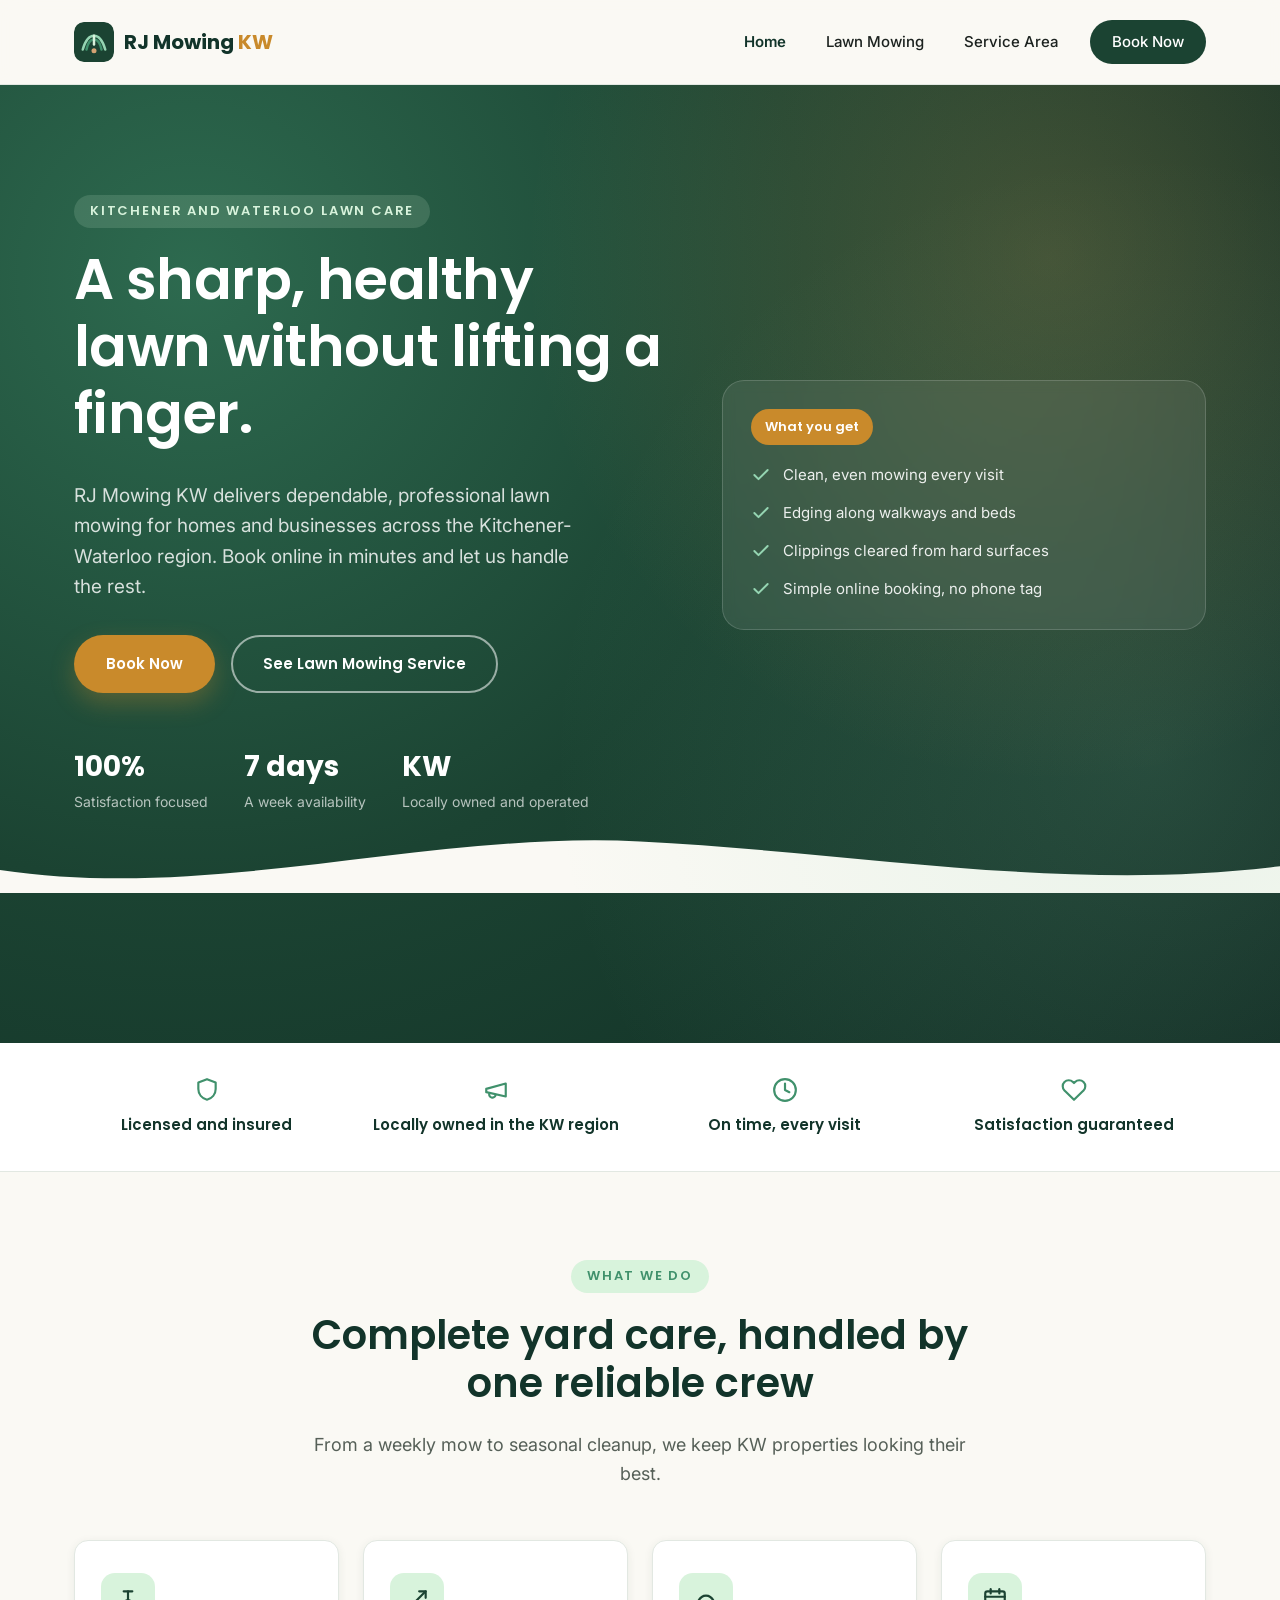
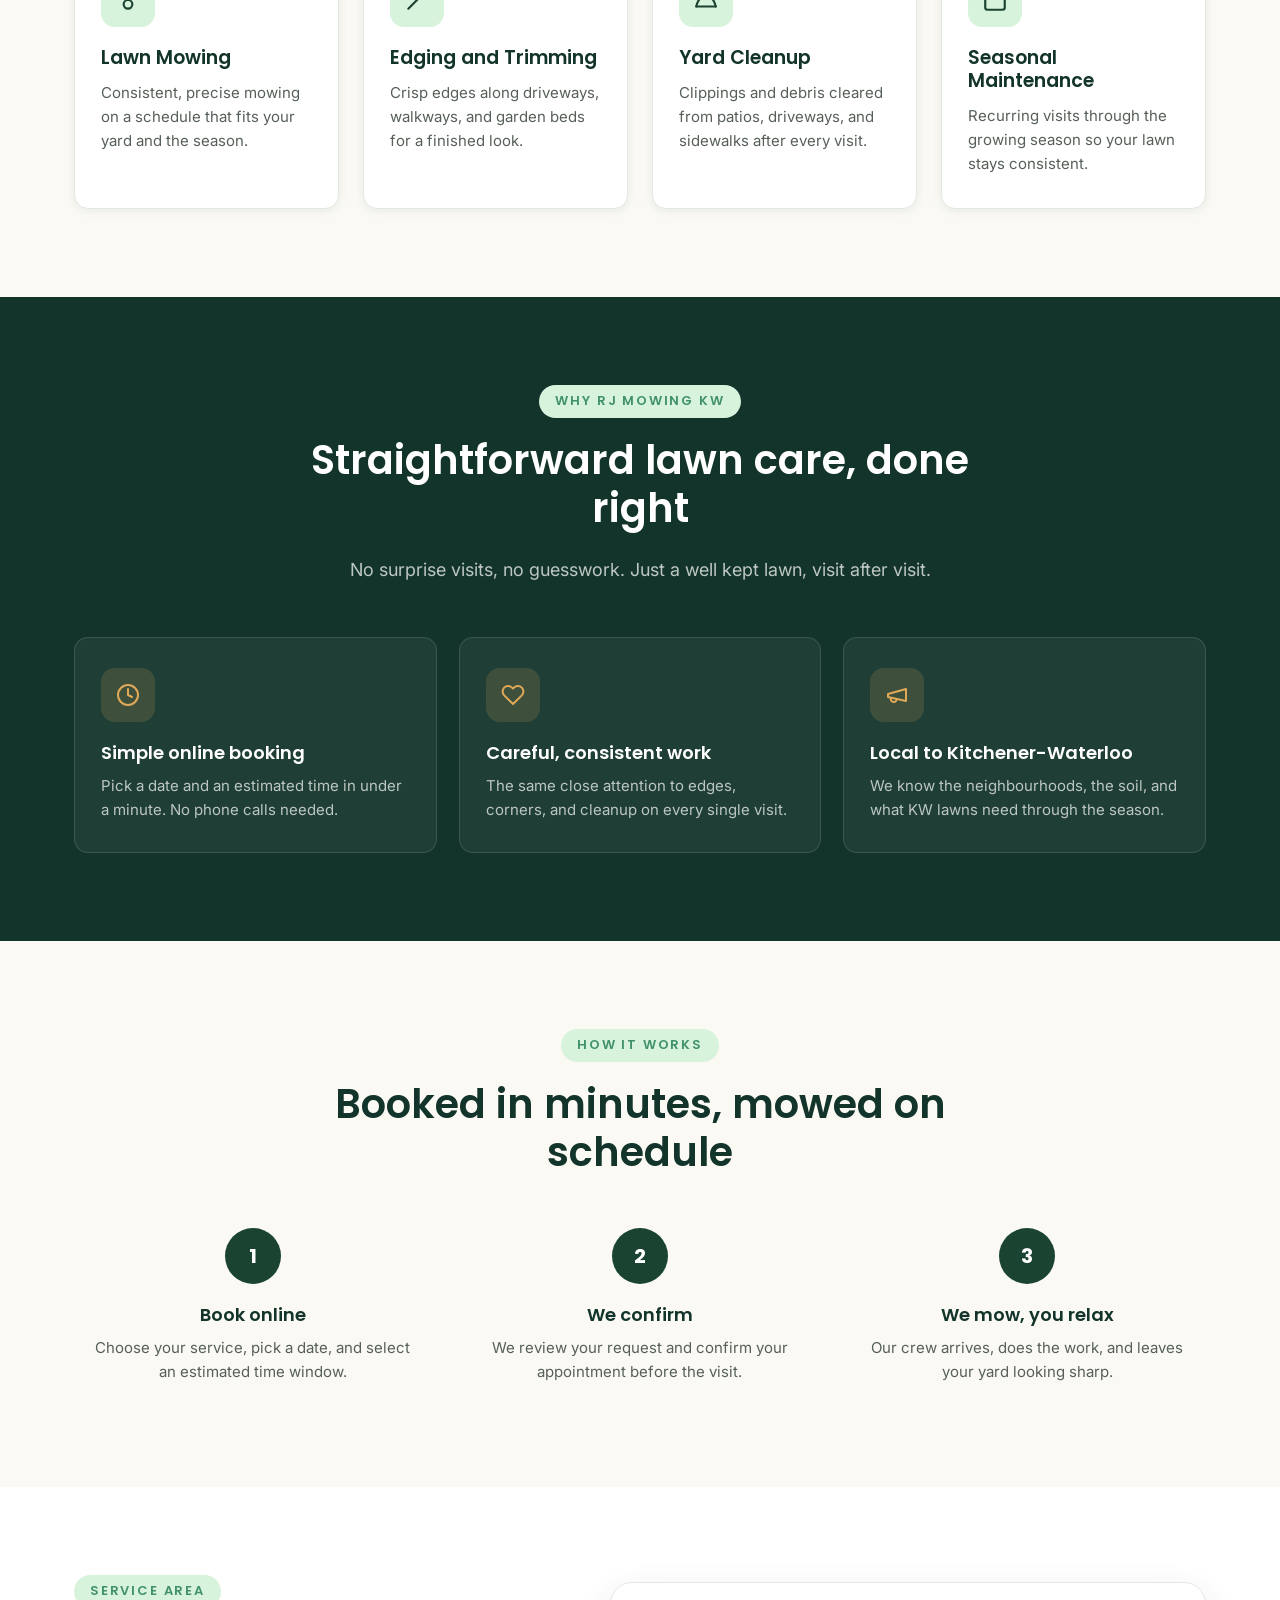
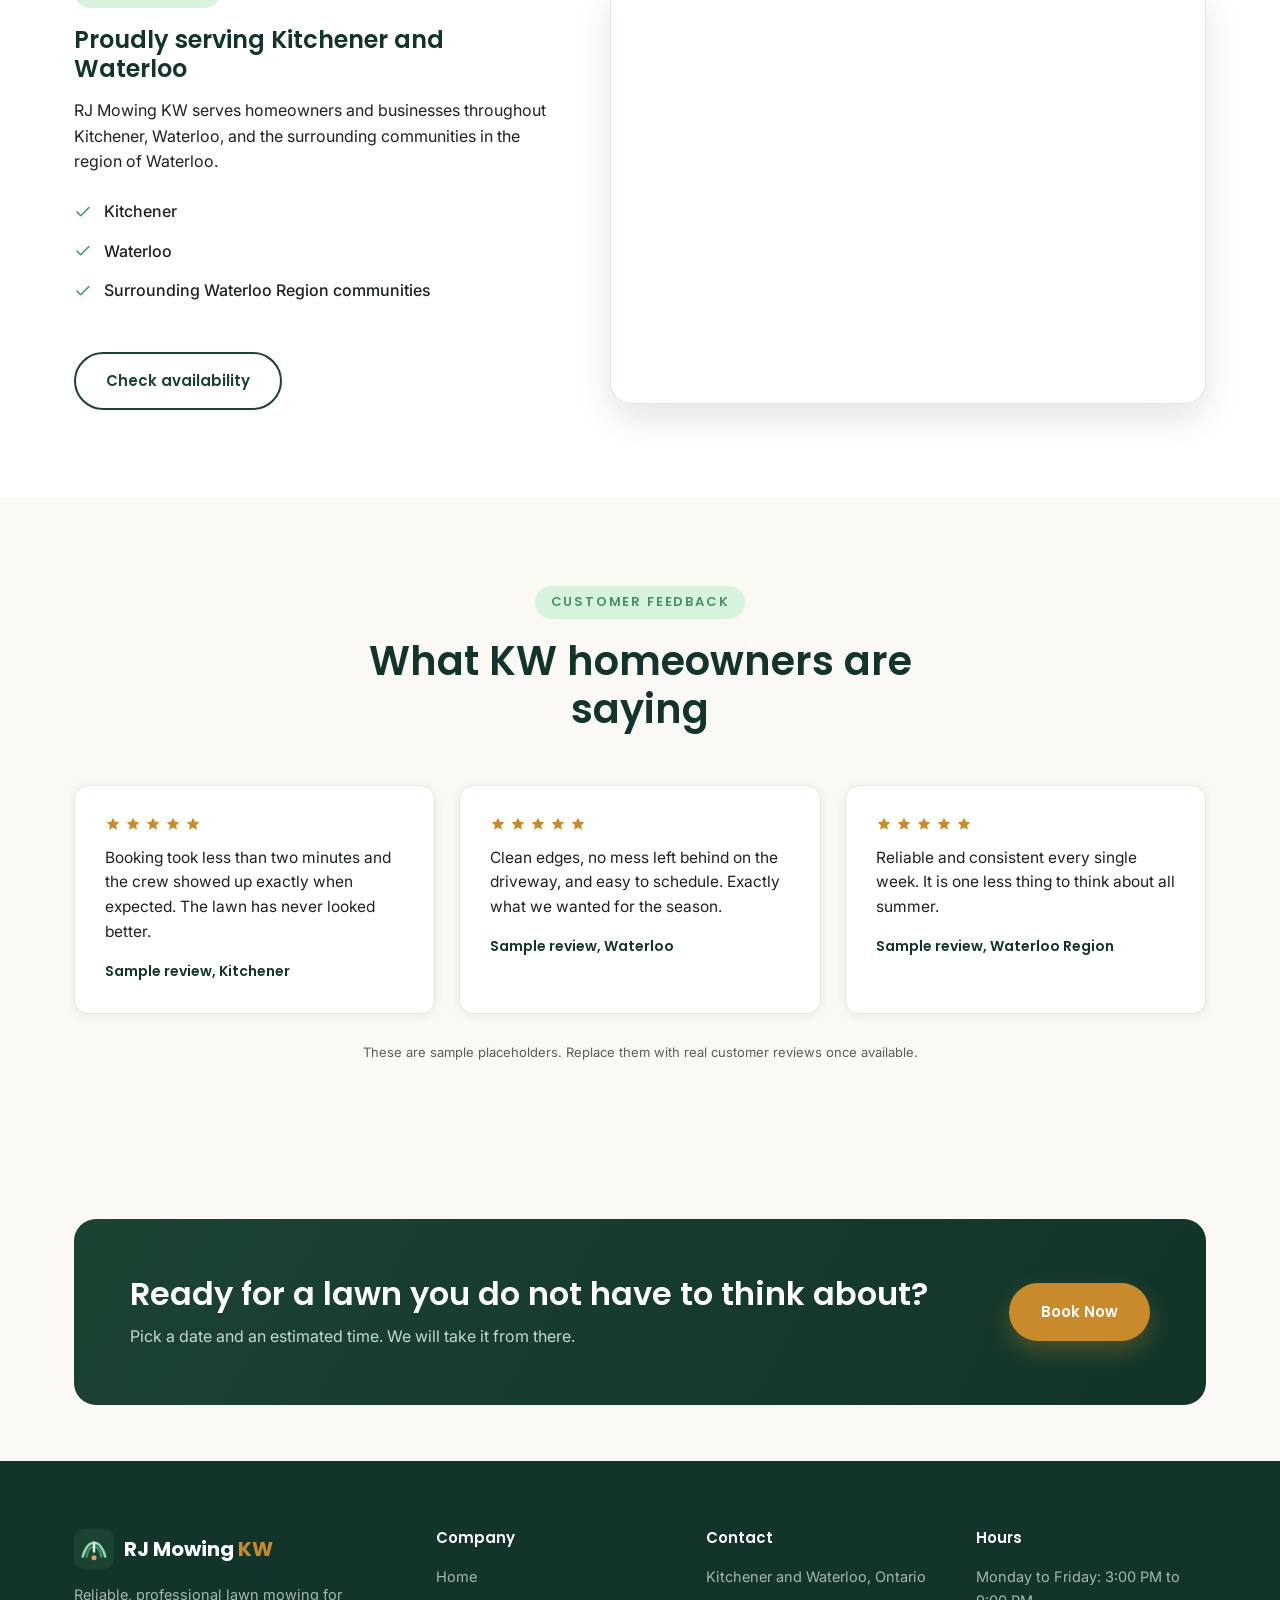
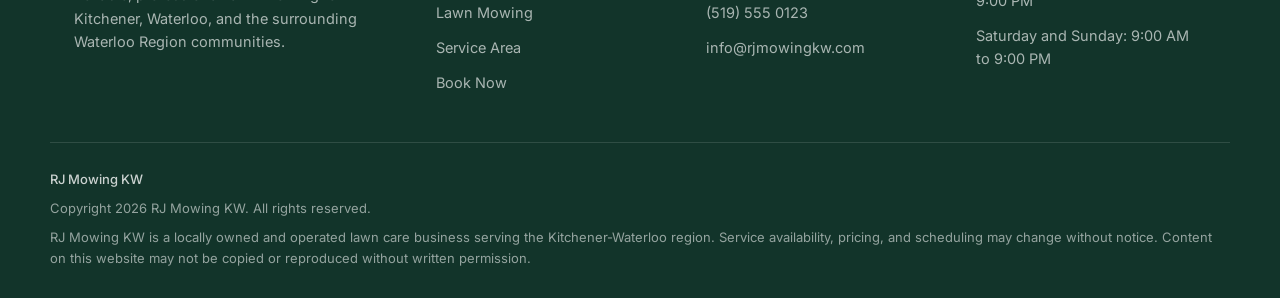
==== index.html @ a0b90bff "Build RJ Mowing KW website Add landing page, dedicated lawn mowing service page, and a booking page " ====
<!DOCTYPE html>
<html lang="en">
<head>
<meta charset="UTF-8">
<meta name="viewport" content="width=device-width, initial-scale=1.0">
<title>RJ Mowing KW | Lawn Mowing in Kitchener and Waterloo</title>
<meta name="description" content="RJ Mowing KW provides reliable, professional lawn mowing and yard care across Kitchener, Waterloo, and the surrounding region. Book online in minutes.">
<link rel="icon" type="image/svg+xml" href="assets/favicon.svg">
<link rel="preconnect" href="https://fonts.googleapis.com">
<link rel="preconnect" href="https://fonts.gstatic.com" crossorigin>
<link href="https://fonts.googleapis.com/css2?family=Inter:wght@400;500;600&family=Poppins:wght@500;600;700&display=swap" rel="stylesheet">
<link rel="stylesheet" href="css/style.css">
</head>
<body>

<header class="site-header">
  <div class="container header-inner">
    <a href="index.html" class="brand">
      <img src="assets/favicon.svg" alt="" class="brand-icon">
      <span>RJ Mowing <span class="brand-accent">KW</span></span>
    </a>
    <nav class="main-nav" id="mainNav">
      <a href="index.html" class="active">Home</a>
      <a href="lawn-mowing.html">Lawn Mowing</a>
      <a href="index.html#service-area">Service Area</a>
      <a href="book-now.html" class="nav-cta">Book Now</a>
    </nav>
    <button class="nav-toggle" id="navToggle" aria-label="Toggle navigation" aria-expanded="false">
      <span></span><span></span><span></span>
    </button>
  </div>
</header>

<section class="hero">
  <div class="container hero-inner">
    <div class="hero-content">
      <span class="eyebrow">Kitchener and Waterloo Lawn Care</span>
      <h1>A sharp, healthy lawn without lifting a finger.</h1>
      <p class="hero-sub">RJ Mowing KW delivers dependable, professional lawn mowing for homes and businesses across the Kitchener-Waterloo region. Book online in minutes and let us handle the rest.</p>
      <div class="hero-actions">
        <a href="book-now.html" class="btn btn-primary">Book Now</a>
        <a href="lawn-mowing.html" class="btn btn-outline">See Lawn Mowing Service</a>
      </div>
      <div class="hero-stats">
        <div class="hero-stat">
          <strong>100%</strong>
          <span>Satisfaction focused</span>
        </div>
        <div class="hero-stat">
          <strong>7 days</strong>
          <span>A week availability</span>
        </div>
        <div class="hero-stat">
          <strong>KW</strong>
          <span>Locally owned and operated</span>
        </div>
      </div>
    </div>
    <div class="hero-art">
      <div class="hero-card">
        <span class="hero-card-badge">What you get</span>
        <ul>
          <li>
            <svg width="20" height="20" viewBox="0 0 24 24" fill="none" stroke="#95d5b2" stroke-width="2.4" stroke-linecap="round" stroke-linejoin="round"><polyline points="20 6 9 17 4 12"></polyline></svg>
            Clean, even mowing every visit
          </li>
          <li>
            <svg width="20" height="20" viewBox="0 0 24 24" fill="none" stroke="#95d5b2" stroke-width="2.4" stroke-linecap="round" stroke-linejoin="round"><polyline points="20 6 9 17 4 12"></polyline></svg>
            Edging along walkways and beds
          </li>
          <li>
            <svg width="20" height="20" viewBox="0 0 24 24" fill="none" stroke="#95d5b2" stroke-width="2.4" stroke-linecap="round" stroke-linejoin="round"><polyline points="20 6 9 17 4 12"></polyline></svg>
            Clippings cleared from hard surfaces
          </li>
          <li>
            <svg width="20" height="20" viewBox="0 0 24 24" fill="none" stroke="#95d5b2" stroke-width="2.4" stroke-linecap="round" stroke-linejoin="round"><polyline points="20 6 9 17 4 12"></polyline></svg>
            Simple online booking, no phone tag
          </li>
        </ul>
      </div>
    </div>
  </div>
  <svg class="hero-wave" viewBox="0 0 1440 90" preserveAspectRatio="none">
    <path d="M0,64 C240,100 480,20 720,32 C960,44 1200,90 1440,60 L1440,90 L0,90 Z" fill="#faf9f4"></path>
  </svg>
</section>

<section class="trust-bar section-tight">
  <div class="container trust-grid">
    <div class="trust-item">
      <svg width="26" height="26" viewBox="0 0 24 24" fill="none" stroke="currentColor" stroke-width="2" stroke-linecap="round" stroke-linejoin="round"><path d="M12 2 4 5v6c0 5 3.4 8.7 8 10 4.6-1.3 8-5 8-10V5l-8-3z"></path></svg>
      Licensed and insured
    </div>
    <div class="trust-item">
      <svg width="26" height="26" viewBox="0 0 24 24" fill="none" stroke="currentColor" stroke-width="2" stroke-linecap="round" stroke-linejoin="round"><path d="M3 11l18-5v12L3 14v-3z"></path><path d="M11.6 16.8a3 3 0 1 1-5.8-1.6"></path></svg>
      Locally owned in the KW region
    </div>
    <div class="trust-item">
      <svg width="26" height="26" viewBox="0 0 24 24" fill="none" stroke="currentColor" stroke-width="2" stroke-linecap="round" stroke-linejoin="round"><circle cx="12" cy="12" r="10"></circle><polyline points="12 6 12 12 16 14"></polyline></svg>
      On time, every visit
    </div>
    <div class="trust-item">
      <svg width="26" height="26" viewBox="0 0 24 24" fill="none" stroke="currentColor" stroke-width="2" stroke-linecap="round" stroke-linejoin="round"><path d="M20.8 4.6a5.5 5.5 0 0 0-7.8 0L12 5.6l-1-1a5.5 5.5 0 1 0-7.8 7.8l1 1L12 21l7.8-7.6 1-1a5.5 5.5 0 0 0 0-7.8z"></path></svg>
      Satisfaction guaranteed
    </div>
  </div>
</section>

<section id="services">
  <div class="container">
    <div class="section-head reveal">
      <span class="eyebrow">What we do</span>
      <h2>Complete yard care, handled by one reliable crew</h2>
      <p>From a weekly mow to seasonal cleanup, we keep KW properties looking their best.</p>
    </div>
    <div class="services-grid">
      <div class="service-card reveal">
        <div class="service-icon">
          <svg width="26" height="26" viewBox="0 0 24 24" fill="none" stroke="currentColor" stroke-width="2" stroke-linecap="round" stroke-linejoin="round"><circle cx="12" cy="16" r="4"></circle><path d="M12 12V4"></path><path d="M8 4h8"></path></svg>
        </div>
        <h3>Lawn Mowing</h3>
        <p>Consistent, precise mowing on a schedule that fits your yard and the season.</p>
      </div>
      <div class="service-card reveal">
        <div class="service-icon">
          <svg width="26" height="26" viewBox="0 0 24 24" fill="none" stroke="currentColor" stroke-width="2" stroke-linecap="round" stroke-linejoin="round"><path d="M4 20 20 4"></path><path d="M14 4h6v6"></path></svg>
        </div>
        <h3>Edging and Trimming</h3>
        <p>Crisp edges along driveways, walkways, and garden beds for a finished look.</p>
      </div>
      <div class="service-card reveal">
        <div class="service-icon">
          <svg width="26" height="26" viewBox="0 0 24 24" fill="none" stroke="currentColor" stroke-width="2" stroke-linecap="round" stroke-linejoin="round"><path d="M3 18s2-10 9-10 9 10 9 10"></path><path d="M3 18h18"></path></svg>
        </div>
        <h3>Yard Cleanup</h3>
        <p>Clippings and debris cleared from patios, driveways, and sidewalks after every visit.</p>
      </div>
      <div class="service-card reveal">
        <div class="service-icon">
          <svg width="26" height="26" viewBox="0 0 24 24" fill="none" stroke="currentColor" stroke-width="2" stroke-linecap="round" stroke-linejoin="round"><rect x="3" y="4" width="18" height="17" rx="2"></rect><path d="M3 9h18"></path><path d="M8 2v4"></path><path d="M16 2v4"></path></svg>
        </div>
        <h3>Seasonal Maintenance</h3>
        <p>Recurring visits through the growing season so your lawn stays consistent.</p>
      </div>
    </div>
  </div>
</section>

<section class="why-section">
  <div class="container">
    <div class="section-head reveal">
      <span class="eyebrow">Why RJ Mowing KW</span>
      <h2>Straightforward lawn care, done right</h2>
      <p>No surprise visits, no guesswork. Just a well kept lawn, visit after visit.</p>
    </div>
    <div class="why-grid">
      <div class="why-card reveal">
        <div class="service-icon">
          <svg width="24" height="24" viewBox="0 0 24 24" fill="none" stroke="currentColor" stroke-width="2" stroke-linecap="round" stroke-linejoin="round"><circle cx="12" cy="12" r="10"></circle><polyline points="12 6 12 12 16 14"></polyline></svg>
        </div>
        <h3>Simple online booking</h3>
        <p>Pick a date and an estimated time in under a minute. No phone calls needed.</p>
      </div>
      <div class="why-card reveal">
        <div class="service-icon">
          <svg width="24" height="24" viewBox="0 0 24 24" fill="none" stroke="currentColor" stroke-width="2" stroke-linecap="round" stroke-linejoin="round"><path d="M20.8 4.6a5.5 5.5 0 0 0-7.8 0L12 5.6l-1-1a5.5 5.5 0 1 0-7.8 7.8l1 1L12 21l7.8-7.6 1-1a5.5 5.5 0 0 0 0-7.8z"></path></svg>
        </div>
        <h3>Careful, consistent work</h3>
        <p>The same close attention to edges, corners, and cleanup on every single visit.</p>
      </div>
      <div class="why-card reveal">
        <div class="service-icon">
          <svg width="24" height="24" viewBox="0 0 24 24" fill="none" stroke="currentColor" stroke-width="2" stroke-linecap="round" stroke-linejoin="round"><path d="M3 11l18-5v12L3 14v-3z"></path><path d="M11.6 16.8a3 3 0 1 1-5.8-1.6"></path></svg>
        </div>
        <h3>Local to Kitchener-Waterloo</h3>
        <p>We know the neighbourhoods, the soil, and what KW lawns need through the season.</p>
      </div>
    </div>
  </div>
</section>

<section>
  <div class="container">
    <div class="section-head reveal">
      <span class="eyebrow">How it works</span>
      <h2>Booked in minutes, mowed on schedule</h2>
    </div>
    <div class="steps-grid">
      <div class="step reveal">
        <div class="step-number">1</div>
        <h3>Book online</h3>
        <p>Choose your service, pick a date, and select an estimated time window.</p>
      </div>
      <div class="step reveal">
        <div class="step-number">2</div>
        <h3>We confirm</h3>
        <p>We review your request and confirm your appointment before the visit.</p>
      </div>
      <div class="step reveal">
        <div class="step-number">3</div>
        <h3>We mow, you relax</h3>
        <p>Our crew arrives, does the work, and leaves your yard looking sharp.</p>
      </div>
    </div>
  </div>
</section>

<section id="service-area" class="area-section">
  <div class="container area-inner">
    <div class="reveal">
      <span class="eyebrow">Service Area</span>
      <h2>Proudly serving Kitchener and Waterloo</h2>
      <p>RJ Mowing KW serves homeowners and businesses throughout Kitchener, Waterloo, and the surrounding communities in the region of Waterloo.</p>
      <ul class="area-list">
        <li>
          <svg width="18" height="18" viewBox="0 0 24 24" fill="none" stroke="currentColor" stroke-width="2" stroke-linecap="round" stroke-linejoin="round"><polyline points="20 6 9 17 4 12"></polyline></svg>
          Kitchener
        </li>
        <li>
          <svg width="18" height="18" viewBox="0 0 24 24" fill="none" stroke="currentColor" stroke-width="2" stroke-linecap="round" stroke-linejoin="round"><polyline points="20 6 9 17 4 12"></polyline></svg>
          Waterloo
        </li>
        <li>
          <svg width="18" height="18" viewBox="0 0 24 24" fill="none" stroke="currentColor" stroke-width="2" stroke-linecap="round" stroke-linejoin="round"><polyline points="20 6 9 17 4 12"></polyline></svg>
          Surrounding Waterloo Region communities
        </li>
      </ul>
      <a href="book-now.html" class="btn btn-dark-outline mt-lg">Check availability</a>
    </div>
    <div class="map-frame reveal">
      <iframe
        src="https://maps.google.com/maps?q=Kitchener-Waterloo%2C%20Ontario&t=&z=11&ie=UTF8&iwloc=&output=embed"
        title="RJ Mowing KW service area covering Kitchener and Waterloo"
        loading="lazy"
        referrerpolicy="no-referrer-when-downgrade">
      </iframe>
    </div>
  </div>
</section>

<section>
  <div class="container">
    <div class="section-head reveal">
      <span class="eyebrow">Customer Feedback</span>
      <h2>What KW homeowners are saying</h2>
    </div>
    <div class="testimonial-grid">
      <div class="testimonial-card reveal">
        <div class="stars">
          <svg width="16" height="16" viewBox="0 0 24 24" fill="currentColor"><path d="M12 2.5l2.9 6.1 6.6.8-4.9 4.6 1.3 6.6-5.9-3.3-5.9 3.3 1.3-6.6-4.9-4.6 6.6-.8z"></path></svg>
          <svg width="16" height="16" viewBox="0 0 24 24" fill="currentColor"><path d="M12 2.5l2.9 6.1 6.6.8-4.9 4.6 1.3 6.6-5.9-3.3-5.9 3.3 1.3-6.6-4.9-4.6 6.6-.8z"></path></svg>
          <svg width="16" height="16" viewBox="0 0 24 24" fill="currentColor"><path d="M12 2.5l2.9 6.1 6.6.8-4.9 4.6 1.3 6.6-5.9-3.3-5.9 3.3 1.3-6.6-4.9-4.6 6.6-.8z"></path></svg>
          <svg width="16" height="16" viewBox="0 0 24 24" fill="currentColor"><path d="M12 2.5l2.9 6.1 6.6.8-4.9 4.6 1.3 6.6-5.9-3.3-5.9 3.3 1.3-6.6-4.9-4.6 6.6-.8z"></path></svg>
          <svg width="16" height="16" viewBox="0 0 24 24" fill="currentColor"><path d="M12 2.5l2.9 6.1 6.6.8-4.9 4.6 1.3 6.6-5.9-3.3-5.9 3.3 1.3-6.6-4.9-4.6 6.6-.8z"></path></svg>
        </div>
        <p>Booking took less than two minutes and the crew showed up exactly when expected. The lawn has never looked better.</p>
        <div class="testimonial-name">Sample review, Kitchener</div>
      </div>
      <div class="testimonial-card reveal">
        <div class="stars">
          <svg width="16" height="16" viewBox="0 0 24 24" fill="currentColor"><path d="M12 2.5l2.9 6.1 6.6.8-4.9 4.6 1.3 6.6-5.9-3.3-5.9 3.3 1.3-6.6-4.9-4.6 6.6-.8z"></path></svg>
          <svg width="16" height="16" viewBox="0 0 24 24" fill="currentColor"><path d="M12 2.5l2.9 6.1 6.6.8-4.9 4.6 1.3 6.6-5.9-3.3-5.9 3.3 1.3-6.6-4.9-4.6 6.6-.8z"></path></svg>
          <svg width="16" height="16" viewBox="0 0 24 24" fill="currentColor"><path d="M12 2.5l2.9 6.1 6.6.8-4.9 4.6 1.3 6.6-5.9-3.3-5.9 3.3 1.3-6.6-4.9-4.6 6.6-.8z"></path></svg>
          <svg width="16" height="16" viewBox="0 0 24 24" fill="currentColor"><path d="M12 2.5l2.9 6.1 6.6.8-4.9 4.6 1.3 6.6-5.9-3.3-5.9 3.3 1.3-6.6-4.9-4.6 6.6-.8z"></path></svg>
          <svg width="16" height="16" viewBox="0 0 24 24" fill="currentColor"><path d="M12 2.5l2.9 6.1 6.6.8-4.9 4.6 1.3 6.6-5.9-3.3-5.9 3.3 1.3-6.6-4.9-4.6 6.6-.8z"></path></svg>
        </div>
        <p>Clean edges, no mess left behind on the driveway, and easy to schedule. Exactly what we wanted for the season.</p>
        <div class="testimonial-name">Sample review, Waterloo</div>
      </div>
      <div class="testimonial-card reveal">
        <div class="stars">
          <svg width="16" height="16" viewBox="0 0 24 24" fill="currentColor"><path d="M12 2.5l2.9 6.1 6.6.8-4.9 4.6 1.3 6.6-5.9-3.3-5.9 3.3 1.3-6.6-4.9-4.6 6.6-.8z"></path></svg>
          <svg width="16" height="16" viewBox="0 0 24 24" fill="currentColor"><path d="M12 2.5l2.9 6.1 6.6.8-4.9 4.6 1.3 6.6-5.9-3.3-5.9 3.3 1.3-6.6-4.9-4.6 6.6-.8z"></path></svg>
          <svg width="16" height="16" viewBox="0 0 24 24" fill="currentColor"><path d="M12 2.5l2.9 6.1 6.6.8-4.9 4.6 1.3 6.6-5.9-3.3-5.9 3.3 1.3-6.6-4.9-4.6 6.6-.8z"></path></svg>
          <svg width="16" height="16" viewBox="0 0 24 24" fill="currentColor"><path d="M12 2.5l2.9 6.1 6.6.8-4.9 4.6 1.3 6.6-5.9-3.3-5.9 3.3 1.3-6.6-4.9-4.6 6.6-.8z"></path></svg>
          <svg width="16" height="16" viewBox="0 0 24 24" fill="currentColor"><path d="M12 2.5l2.9 6.1 6.6.8-4.9 4.6 1.3 6.6-5.9-3.3-5.9 3.3 1.3-6.6-4.9-4.6 6.6-.8z"></path></svg>
        </div>
        <p>Reliable and consistent every single week. It is one less thing to think about all summer.</p>
        <div class="testimonial-name">Sample review, Waterloo Region</div>
      </div>
    </div>
    <p class="testimonial-note">These are sample placeholders. Replace them with real customer reviews once available.</p>
  </div>
</section>

<section class="section-tight">
  <div class="container">
    <div class="cta-banner reveal">
      <div>
        <h2>Ready for a lawn you do not have to think about?</h2>
        <p>Pick a date and an estimated time. We will take it from there.</p>
      </div>
      <div class="cta-actions">
        <a href="book-now.html" class="btn btn-primary">Book Now</a>
      </div>
    </div>
  </div>
</section>

<footer class="site-footer">
  <div class="container footer-grid">
    <div class="footer-brand">
      <a href="index.html" class="brand">
        <img src="assets/favicon.svg" alt="" class="brand-icon">
        <span>RJ Mowing <span class="brand-accent">KW</span></span>
      </a>
      <p>Reliable, professional lawn mowing for Kitchener, Waterloo, and the surrounding Waterloo Region communities.</p>
    </div>
    <div class="footer-col">
      <h4>Company</h4>
      <ul>
        <li><a href="index.html">Home</a></li>
        <li><a href="lawn-mowing.html">Lawn Mowing</a></li>
        <li><a href="index.html#service-area">Service Area</a></li>
        <li><a href="book-now.html">Book Now</a></li>
      </ul>
    </div>
    <div class="footer-col">
      <h4>Contact</h4>
      <ul>
        <li>Kitchener and Waterloo, Ontario</li>
        <li><a href="tel:+15195550123">(519) 555 0123</a></li>
        <li><a href="mailto:info@rjmowingkw.com">info@rjmowingkw.com</a></li>
      </ul>
    </div>
    <div class="footer-col">
      <h4>Hours</h4>
      <ul>
        <li>Monday to Friday: 3:00 PM to 9:00 PM</li>
        <li>Saturday and Sunday: 9:00 AM to 9:00 PM</li>
      </ul>
    </div>
  </div>
  <div class="footer-bottom container">
    <p class="footer-legal-name">RJ Mowing KW</p>
    <p>Copyright <span id="year"></span> RJ Mowing KW. All rights reserved.</p>
    <p>RJ Mowing KW is a locally owned and operated lawn care business serving the Kitchener-Waterloo region. Service availability, pricing, and scheduling may change without notice. Content on this website may not be copied or reproduced without written permission.</p>
  </div>
</footer>

<script src="js/main.js"></script>
</body>
</html>
---- css/style.css ----
/* ==========================================================================
   RJ Mowing KW stylesheet
   ========================================================================== */

:root {
  --green-dark: #12342a;
  --green: #1b4332;
  --green-mid: #2d6a4f;
  --green-light: #40916c;
  --green-pale: #d8f3dc;
  --green-pale-2: #f1f8f3;
  --gold: #c98a2b;
  --gold-light: #e0a958;
  --cream: #faf9f4;
  --text: #1c221f;
  --text-muted: #566058;
  --white: #ffffff;
  --border: #e2e8e2;
  --radius-sm: 8px;
  --radius: 14px;
  --radius-lg: 22px;
  --shadow-sm: 0 2px 10px rgba(18, 52, 42, 0.07);
  --shadow: 0 14px 36px rgba(18, 52, 42, 0.12);
  --shadow-lg: 0 24px 60px rgba(18, 52, 42, 0.16);
  --container: 1180px;
  --font-head: "Poppins", "Segoe UI", Arial, sans-serif;
  --font-body: "Inter", "Segoe UI", Arial, sans-serif;
}

* {
  box-sizing: border-box;
}

html {
  scroll-behavior: smooth;
}

body {
  margin: 0;
  font-family: var(--font-body);
  color: var(--text);
  background: var(--cream);
  line-height: 1.6;
  -webkit-font-smoothing: antialiased;
}

img {
  max-width: 100%;
  display: block;
}

a {
  color: inherit;
  text-decoration: none;
}

ul {
  list-style: none;
  margin: 0;
  padding: 0;
}

h1, h2, h3, h4 {
  font-family: var(--font-head);
  color: var(--green-dark);
  line-height: 1.2;
  margin: 0 0 0.6em;
  font-weight: 600;
}

p {
  margin: 0 0 1em;
}

.container {
  width: 100%;
  max-width: var(--container);
  margin: 0 auto;
  padding: 0 24px;
}

section {
  padding: 88px 0;
}

.section-tight {
  padding: 56px 0;
}

.eyebrow {
  display: inline-block;
  font-family: var(--font-head);
  font-size: 13px;
  font-weight: 600;
  letter-spacing: 0.14em;
  text-transform: uppercase;
  color: var(--green-light);
  background: var(--green-pale);
  padding: 6px 16px;
  border-radius: 999px;
  margin-bottom: 18px;
}

.section-head {
  max-width: 680px;
  margin: 0 auto 52px;
  text-align: center;
}

.section-head h2 {
  font-size: clamp(28px, 3.4vw, 40px);
}

.section-head p {
  color: var(--text-muted);
  font-size: 18px;
}

/* Buttons
   ========================================================================== */

.btn {
  display: inline-flex;
  align-items: center;
  justify-content: center;
  gap: 8px;
  font-family: var(--font-head);
  font-weight: 600;
  font-size: 15px;
  padding: 15px 30px;
  border-radius: 999px;
  border: 2px solid transparent;
  cursor: pointer;
  transition: transform 0.18s ease, box-shadow 0.18s ease, background 0.18s ease, color 0.18s ease;
  white-space: nowrap;
}

.btn-primary {
  background: var(--gold);
  color: var(--white);
  box-shadow: 0 10px 24px rgba(201, 138, 43, 0.32);
}

.btn-primary:hover {
  background: var(--gold-light);
  transform: translateY(-2px);
  box-shadow: 0 14px 30px rgba(201, 138, 43, 0.38);
}

.btn-outline {
  background: transparent;
  border-color: rgba(255, 255, 255, 0.55);
  color: var(--white);
}

.btn-outline:hover {
  background: rgba(255, 255, 255, 0.12);
  transform: translateY(-2px);
}

.btn-dark-outline {
  background: transparent;
  border-color: var(--green);
  color: var(--green);
}

.btn-dark-outline:hover {
  background: var(--green);
  color: var(--white);
  transform: translateY(-2px);
}

.btn-block {
  width: 100%;
}

.btn[disabled] {
  opacity: 0.6;
  cursor: not-allowed;
  transform: none !important;
}

/* Header
   ========================================================================== */

.site-header {
  position: sticky;
  top: 0;
  z-index: 100;
  background: rgba(250, 249, 244, 0.92);
  backdrop-filter: blur(10px);
  border-bottom: 1px solid var(--border);
}

.header-inner {
  display: flex;
  align-items: center;
  justify-content: space-between;
  height: 84px;
}

.brand {
  display: flex;
  align-items: center;
  gap: 10px;
  font-family: var(--font-head);
  font-weight: 700;
  font-size: 20px;
  color: var(--green-dark);
}

.brand-icon {
  width: 40px;
  height: 40px;
  border-radius: 10px;
  flex-shrink: 0;
}

.brand-accent {
  color: var(--gold);
}

.main-nav {
  display: flex;
  align-items: center;
  gap: 8px;
}

.main-nav a {
  padding: 10px 16px;
  border-radius: 999px;
  font-weight: 500;
  font-size: 15px;
  color: var(--text);
  transition: background 0.18s ease, color 0.18s ease;
}

.main-nav a:hover {
  background: var(--green-pale);
  color: var(--green-dark);
}

.main-nav a.active {
  color: var(--green-dark);
  font-weight: 600;
}

.main-nav a.nav-cta {
  background: var(--green);
  color: var(--white);
  margin-left: 8px;
  padding: 10px 22px;
}

.main-nav a.nav-cta:hover {
  background: var(--green-mid);
}

.nav-toggle {
  display: none;
  flex-direction: column;
  justify-content: center;
  gap: 5px;
  width: 42px;
  height: 42px;
  border-radius: 8px;
  border: 1px solid var(--border);
  background: var(--white);
  cursor: pointer;
}

.nav-toggle span {
  display: block;
  width: 20px;
  height: 2px;
  margin: 0 auto;
  background: var(--green-dark);
  transition: transform 0.2s ease, opacity 0.2s ease;
}

.nav-toggle.open span:nth-child(1) {
  transform: translateY(7px) rotate(45deg);
}

.nav-toggle.open span:nth-child(2) {
  opacity: 0;
}

.nav-toggle.open span:nth-child(3) {
  transform: translateY(-7px) rotate(-45deg);
}

/* Hero
   ========================================================================== */

.hero {
  position: relative;
  background: radial-gradient(circle at 15% 20%, #2d6a4f 0%, #1b4332 46%, #0f2921 100%);
  color: var(--white);
  overflow: hidden;
  padding: 110px 0 150px;
}

.hero::before {
  content: "";
  position: absolute;
  inset: 0;
  background-image:
    radial-gradient(circle at 82% 18%, rgba(224, 169, 88, 0.22), transparent 40%),
    radial-gradient(circle at 90% 70%, rgba(149, 213, 178, 0.16), transparent 45%);
  pointer-events: none;
}

.hero-inner {
  position: relative;
  display: grid;
  grid-template-columns: 1.1fr 0.9fr;
  gap: 56px;
  align-items: center;
}

.hero-content .eyebrow {
  background: rgba(216, 243, 220, 0.14);
  color: var(--green-pale);
}

.hero h1 {
  color: var(--white);
  font-size: clamp(34px, 5vw, 56px);
  letter-spacing: -0.01em;
}

.hero-sub {
  font-size: 19px;
  color: rgba(255, 255, 255, 0.82);
  max-width: 520px;
}

.hero-actions {
  display: flex;
  flex-wrap: wrap;
  gap: 16px;
  margin-top: 32px;
}

.hero-stats {
  display: flex;
  gap: 36px;
  margin-top: 52px;
  flex-wrap: wrap;
}

.hero-stat strong {
  display: block;
  font-family: var(--font-head);
  font-size: 28px;
  color: var(--white);
}

.hero-stat span {
  font-size: 14px;
  color: rgba(255, 255, 255, 0.68);
}

.hero-art {
  position: relative;
  display: flex;
  align-items: center;
  justify-content: center;
}

.hero-card {
  background: rgba(255, 255, 255, 0.08);
  border: 1px solid rgba(255, 255, 255, 0.16);
  border-radius: var(--radius-lg);
  padding: 28px;
  backdrop-filter: blur(6px);
  width: 100%;
}

.hero-card-badge {
  display: inline-flex;
  align-items: center;
  gap: 8px;
  background: var(--gold);
  color: var(--white);
  font-family: var(--font-head);
  font-weight: 600;
  font-size: 13px;
  padding: 8px 14px;
  border-radius: 999px;
  margin-bottom: 18px;
}

.hero-card ul {
  display: grid;
  gap: 14px;
}

.hero-card li {
  display: flex;
  align-items: flex-start;
  gap: 12px;
  font-size: 15px;
  color: rgba(255, 255, 255, 0.9);
}

.hero-card li svg {
  flex-shrink: 0;
  margin-top: 2px;
}

.hero-wave {
  display: block;
  width: 100%;
  height: auto;
  margin-top: -2px;
}

/* Trust bar
   ========================================================================== */

.trust-bar {
  background: var(--white);
  border-bottom: 1px solid var(--border);
  padding: 34px 0;
}

.trust-grid {
  display: grid;
  grid-template-columns: repeat(4, 1fr);
  gap: 24px;
  text-align: center;
}

.trust-item {
  display: flex;
  flex-direction: column;
  align-items: center;
  gap: 10px;
  font-family: var(--font-head);
  font-weight: 600;
  font-size: 15px;
  color: var(--green-dark);
}

.trust-item svg {
  color: var(--green-light);
}

/* Cards / grids
   ========================================================================== */

.services-grid {
  display: grid;
  grid-template-columns: repeat(4, 1fr);
  gap: 24px;
}

.service-card {
  background: var(--white);
  border: 1px solid var(--border);
  border-radius: var(--radius);
  padding: 32px 26px;
  box-shadow: var(--shadow-sm);
  transition: transform 0.2s ease, box-shadow 0.2s ease;
}

.service-card:hover {
  transform: translateY(-6px);
  box-shadow: var(--shadow);
}

.service-icon {
  width: 54px;
  height: 54px;
  border-radius: 14px;
  background: var(--green-pale);
  color: var(--green);
  display: flex;
  align-items: center;
  justify-content: center;
  margin-bottom: 20px;
}

.service-card h3 {
  font-size: 19px;
}

.service-card p {
  color: var(--text-muted);
  font-size: 15px;
  margin-bottom: 0;
}

.why-section {
  background: var(--green-dark);
  color: var(--white);
}

.why-section .section-head h2 {
  color: var(--white);
}

.why-section .section-head p {
  color: rgba(255, 255, 255, 0.72);
}

.why-grid {
  display: grid;
  grid-template-columns: repeat(3, 1fr);
  gap: 22px;
}

.why-card {
  background: rgba(255, 255, 255, 0.06);
  border: 1px solid rgba(255, 255, 255, 0.12);
  border-radius: var(--radius);
  padding: 30px 26px;
}

.why-card .service-icon {
  background: rgba(224, 169, 88, 0.16);
  color: var(--gold-light);
}

.why-card h3 {
  color: var(--white);
  font-size: 18px;
}

.why-card p {
  color: rgba(255, 255, 255, 0.7);
  font-size: 15px;
  margin-bottom: 0;
}

/* Steps
   ========================================================================== */

.steps-grid {
  display: grid;
  grid-template-columns: repeat(3, 1fr);
  gap: 30px;
  position: relative;
}

.step {
  text-align: center;
  padding: 0 12px;
}

.step-number {
  width: 56px;
  height: 56px;
  border-radius: 50%;
  background: var(--green);
  color: var(--white);
  font-family: var(--font-head);
  font-weight: 700;
  font-size: 20px;
  display: flex;
  align-items: center;
  justify-content: center;
  margin: 0 auto 20px;
}

.step h3 {
  font-size: 18px;
}

.step p {
  color: var(--text-muted);
  font-size: 15px;
}

/* Service area / map
   ========================================================================== */

.area-section {
  background: var(--white);
}

.area-inner {
  display: grid;
  grid-template-columns: 0.9fr 1.1fr;
  gap: 48px;
  align-items: center;
}

.area-list {
  display: grid;
  gap: 14px;
  margin-top: 24px;
}

.area-list li {
  display: flex;
  align-items: center;
  gap: 12px;
  font-weight: 500;
  color: var(--text);
}

.area-list li svg {
  color: var(--green-light);
  flex-shrink: 0;
}

.map-frame {
  border-radius: var(--radius-lg);
  overflow: hidden;
  box-shadow: var(--shadow);
  border: 1px solid var(--border);
  line-height: 0;
}

.map-frame iframe {
  width: 100%;
  height: 420px;
  border: 0;
  display: block;
}

/* Testimonials
   ========================================================================== */

.testimonial-grid {
  display: grid;
  grid-template-columns: repeat(3, 1fr);
  gap: 24px;
}

.testimonial-card {
  background: var(--white);
  border: 1px solid var(--border);
  border-radius: var(--radius);
  padding: 30px;
  box-shadow: var(--shadow-sm);
}

.stars {
  display: flex;
  gap: 4px;
  color: var(--gold);
  margin-bottom: 14px;
}

.testimonial-card p {
  color: var(--text);
  font-size: 15.5px;
}

.testimonial-name {
  font-family: var(--font-head);
  font-weight: 600;
  color: var(--green-dark);
  font-size: 14px;
}

.testimonial-note {
  text-align: center;
  color: var(--text-muted);
  font-size: 13px;
  margin-top: 28px;
}

/* CTA banner
   ========================================================================== */

.cta-banner {
  background: linear-gradient(120deg, var(--green) 0%, var(--green-dark) 100%);
  color: var(--white);
  border-radius: var(--radius-lg);
  padding: 56px;
  display: flex;
  align-items: center;
  justify-content: space-between;
  gap: 32px;
  flex-wrap: wrap;
}

.cta-banner h2 {
  color: var(--white);
  margin-bottom: 10px;
  font-size: clamp(24px, 3vw, 32px);
}

.cta-banner p {
  color: rgba(255, 255, 255, 0.78);
  margin-bottom: 0;
  max-width: 480px;
}

.cta-actions {
  display: flex;
  gap: 14px;
  flex-wrap: wrap;
}

/* Page hero (interior pages)
   ========================================================================== */

.page-hero {
  background: linear-gradient(120deg, var(--green-dark) 0%, var(--green) 100%);
  color: var(--white);
  padding: 78px 0 96px;
  text-align: center;
}

.page-hero .eyebrow {
  background: rgba(216, 243, 220, 0.14);
  color: var(--green-pale);
}

.page-hero h1 {
  color: var(--white);
  font-size: clamp(30px, 4.4vw, 46px);
  max-width: 760px;
  margin-left: auto;
  margin-right: auto;
}

.page-hero p {
  color: rgba(255, 255, 255, 0.82);
  font-size: 18px;
  max-width: 620px;
  margin: 0 auto;
}

.page-hero .hero-actions {
  justify-content: center;
  margin-top: 30px;
}

/* Lawn mowing page specifics
   ========================================================================== */

.split-section {
  display: grid;
  grid-template-columns: 1fr 1fr;
  gap: 60px;
  align-items: center;
}

.check-list {
  display: grid;
  gap: 16px;
  margin-top: 24px;
}

.check-list li {
  display: flex;
  gap: 14px;
  align-items: flex-start;
  font-size: 16px;
}

.check-list li svg {
  flex-shrink: 0;
  margin-top: 3px;
  color: var(--green-light);
}

.visual-panel {
  background: var(--green-pale-2);
  border: 1px solid var(--border);
  border-radius: var(--radius-lg);
  padding: 40px;
}

.visual-panel img,
.visual-panel svg {
  width: 100%;
  height: auto;
}

.tier-grid {
  display: grid;
  grid-template-columns: repeat(3, 1fr);
  gap: 24px;
}

.tier-card {
  background: var(--white);
  border: 1px solid var(--border);
  border-radius: var(--radius);
  padding: 34px 28px;
  box-shadow: var(--shadow-sm);
  display: flex;
  flex-direction: column;
  transition: transform 0.2s ease, box-shadow 0.2s ease, border-color 0.2s ease;
}

.tier-card:hover {
  transform: translateY(-6px);
  box-shadow: var(--shadow);
}

.tier-card.featured {
  border-color: var(--gold);
  position: relative;
}

.tier-badge {
  position: absolute;
  top: -14px;
  right: 28px;
  background: var(--gold);
  color: var(--white);
  font-family: var(--font-head);
  font-size: 12px;
  font-weight: 600;
  padding: 6px 14px;
  border-radius: 999px;
}

.tier-card h3 {
  font-size: 20px;
  margin-bottom: 4px;
}

.tier-size {
  color: var(--text-muted);
  font-size: 14px;
  margin-bottom: 18px;
}

.tier-card ul {
  display: grid;
  gap: 12px;
  margin: 22px 0 28px;
  flex-grow: 1;
}

.tier-card ul li {
  display: flex;
  gap: 10px;
  font-size: 14.5px;
  color: var(--text);
}

.tier-card ul li svg {
  color: var(--green-light);
  flex-shrink: 0;
  margin-top: 3px;
}

.tier-price {
  font-family: var(--font-head);
  font-weight: 700;
  font-size: 26px;
  color: var(--green-dark);
}

.tier-price span {
  font-size: 14px;
  font-weight: 500;
  color: var(--text-muted);
}

/* FAQ
   ========================================================================== */

.faq-list {
  max-width: 780px;
  margin: 0 auto;
  display: grid;
  gap: 14px;
}

.faq-item {
  background: var(--white);
  border: 1px solid var(--border);
  border-radius: var(--radius);
  overflow: hidden;
}

.faq-question {
  width: 100%;
  display: flex;
  align-items: center;
  justify-content: space-between;
  gap: 16px;
  padding: 20px 24px;
  background: none;
  border: none;
  text-align: left;
  font-family: var(--font-head);
  font-weight: 600;
  font-size: 16px;
  color: var(--green-dark);
  cursor: pointer;
}

.faq-question .plus {
  flex-shrink: 0;
  width: 26px;
  height: 26px;
  border-radius: 50%;
  background: var(--green-pale);
  color: var(--green);
  display: flex;
  align-items: center;
  justify-content: center;
  transition: transform 0.22s ease;
  font-size: 16px;
}

.faq-item.open .faq-question .plus {
  transform: rotate(45deg);
  background: var(--gold);
  color: var(--white);
}

.faq-answer {
  max-height: 0;
  overflow: hidden;
  transition: max-height 0.28s ease;
}

.faq-answer div {
  padding: 0 24px 22px;
  color: var(--text-muted);
  font-size: 15px;
}

/* Booking page
   ========================================================================== */

.booking-layout {
  display: grid;
  grid-template-columns: 1fr 1.4fr;
  gap: 48px;
  align-items: flex-start;
}

.booking-info {
  background: var(--green-dark);
  color: var(--white);
  border-radius: var(--radius-lg);
  padding: 40px 34px;
  position: sticky;
  top: 108px;
}

.booking-info h3 {
  color: var(--white);
  font-size: 20px;
}

.booking-info-list {
  display: grid;
  gap: 20px;
  margin-top: 26px;
}

.booking-info-item {
  display: flex;
  gap: 14px;
}

.booking-info-item svg {
  flex-shrink: 0;
  color: var(--gold-light);
  margin-top: 2px;
}

.booking-info-item strong {
  display: block;
  font-family: var(--font-head);
  font-size: 15px;
  margin-bottom: 3px;
}

.booking-info-item span {
  color: rgba(255, 255, 255, 0.72);
  font-size: 14px;
}

.hours-table {
  margin-top: 28px;
  border-top: 1px solid rgba(255, 255, 255, 0.16);
  padding-top: 22px;
}

.hours-row {
  display: flex;
  justify-content: space-between;
  font-size: 14px;
  padding: 6px 0;
  color: rgba(255, 255, 255, 0.85);
}

.booking-form-card {
  background: var(--white);
  border: 1px solid var(--border);
  border-radius: var(--radius-lg);
  padding: 42px;
  box-shadow: var(--shadow);
}

.form-grid {
  display: grid;
  grid-template-columns: 1fr 1fr;
  gap: 22px;
}

.form-field {
  display: flex;
  flex-direction: column;
  gap: 8px;
}

.form-field.full {
  grid-column: 1 / -1;
}

.form-field label {
  font-family: var(--font-head);
  font-weight: 600;
  font-size: 14px;
  color: var(--green-dark);
}

.form-field .hint {
  font-size: 12.5px;
  color: var(--text-muted);
  font-weight: 400;
  margin-top: -4px;
}

.form-field input,
.form-field select,
.form-field textarea {
  font-family: var(--font-body);
  font-size: 15px;
  padding: 13px 16px;
  border-radius: var(--radius-sm);
  border: 1.5px solid var(--border);
  background: var(--green-pale-2);
  color: var(--text);
  transition: border-color 0.18s ease, background 0.18s ease;
  width: 100%;
}

.form-field input:focus,
.form-field select:focus,
.form-field textarea:focus {
  outline: none;
  border-color: var(--green-light);
  background: var(--white);
}

.form-field textarea {
  resize: vertical;
  min-height: 110px;
}

.form-field select:disabled {
  color: var(--text-muted);
  cursor: not-allowed;
}

.form-error {
  font-size: 12.5px;
  color: #b3261e;
  min-height: 16px;
}

.form-submit-row {
  margin-top: 30px;
  display: flex;
  flex-direction: column;
  gap: 12px;
}

.form-status {
  border-radius: var(--radius-sm);
  padding: 16px 18px;
  font-size: 14.5px;
  display: none;
}

.form-status.visible {
  display: block;
}

.form-status.success {
  background: var(--green-pale);
  color: var(--green-dark);
  border: 1px solid var(--green-light);
}

.form-status.error {
  background: #fdecea;
  color: #b3261e;
  border: 1px solid #f2b8b5;
}

.form-status.loading {
  background: var(--green-pale-2);
  color: var(--text-muted);
  border: 1px solid var(--border);
}

/* Footer
   ========================================================================== */

.site-footer {
  background: var(--green-dark);
  color: rgba(255, 255, 255, 0.82);
  padding-top: 68px;
}

.footer-grid {
  display: grid;
  grid-template-columns: 1.4fr 1fr 1fr 1fr;
  gap: 40px;
  padding-bottom: 48px;
  border-bottom: 1px solid rgba(255, 255, 255, 0.12);
}

.footer-brand .brand {
  color: var(--white);
  margin-bottom: 14px;
}

.footer-brand p {
  color: rgba(255, 255, 255, 0.64);
  font-size: 14.5px;
  max-width: 300px;
}

.footer-col h4 {
  color: var(--white);
  font-size: 15px;
  margin-bottom: 18px;
}

.footer-col ul {
  display: grid;
  gap: 12px;
}

.footer-col a,
.footer-col li {
  font-size: 14.5px;
  color: rgba(255, 255, 255, 0.64);
}

.footer-col a:hover {
  color: var(--gold-light);
}

.footer-bottom {
  padding: 26px 0 30px;
  display: flex;
  flex-direction: column;
  gap: 8px;
}

.footer-bottom p {
  margin: 0;
  font-size: 13px;
  color: rgba(255, 255, 255, 0.55);
}

.footer-bottom .footer-legal-name {
  color: rgba(255, 255, 255, 0.78);
  font-weight: 500;
}

/* Utility
   ========================================================================== */

.text-center {
  text-align: center;
}

.mt-lg {
  margin-top: 48px;
}

.reveal {
  opacity: 0;
  transform: translateY(18px);
  transition: opacity 0.6s ease, transform 0.6s ease;
}

.reveal.in-view {
  opacity: 1;
  transform: translateY(0);
}

/* Responsive
   ========================================================================== */

@media (max-width: 980px) {
  .hero-inner {
    grid-template-columns: 1fr;
  }

  .hero-art {
    order: -1;
  }

  .services-grid {
    grid-template-columns: repeat(2, 1fr);
  }

  .why-grid,
  .steps-grid,
  .testimonial-grid,
  .tier-grid {
    grid-template-columns: repeat(2, 1fr);
  }

  .trust-grid {
    grid-template-columns: repeat(2, 1fr);
  }

  .area-inner,
  .split-section {
    grid-template-columns: 1fr;
  }

  .booking-layout {
    grid-template-columns: 1fr;
  }

  .booking-info {
    position: static;
  }
}

@media (max-width: 720px) {
  .main-nav {
    position: fixed;
    top: 84px;
    left: 0;
    right: 0;
    background: var(--white);
    flex-direction: column;
    align-items: stretch;
    padding: 16px;
    border-bottom: 1px solid var(--border);
    box-shadow: var(--shadow);
    transform: translateY(-8px);
    opacity: 0;
    pointer-events: none;
    transition: transform 0.2s ease, opacity 0.2s ease;
  }

  .main-nav.open {
    transform: translateY(0);
    opacity: 1;
    pointer-events: auto;
  }

  .main-nav a {
    padding: 14px 16px;
  }

  .main-nav a.nav-cta {
    margin-left: 0;
    text-align: center;
  }

  .nav-toggle {
    display: flex;
  }

  section {
    padding: 60px 0;
  }

  .cta-banner {
    padding: 36px 24px;
    flex-direction: column;
    text-align: center;
  }

  .cta-actions {
    justify-content: center;
  }

  .services-grid,
  .why-grid,
  .steps-grid,
  .testimonial-grid,
  .tier-grid,
  .trust-grid,
  .form-grid {
    grid-template-columns: 1fr;
  }

  .footer-grid {
    grid-template-columns: 1fr 1fr;
    row-gap: 32px;
  }

  .booking-form-card {
    padding: 26px;
  }
}

@media (max-width: 480px) {
  .footer-grid {
    grid-template-columns: 1fr;
  }
}
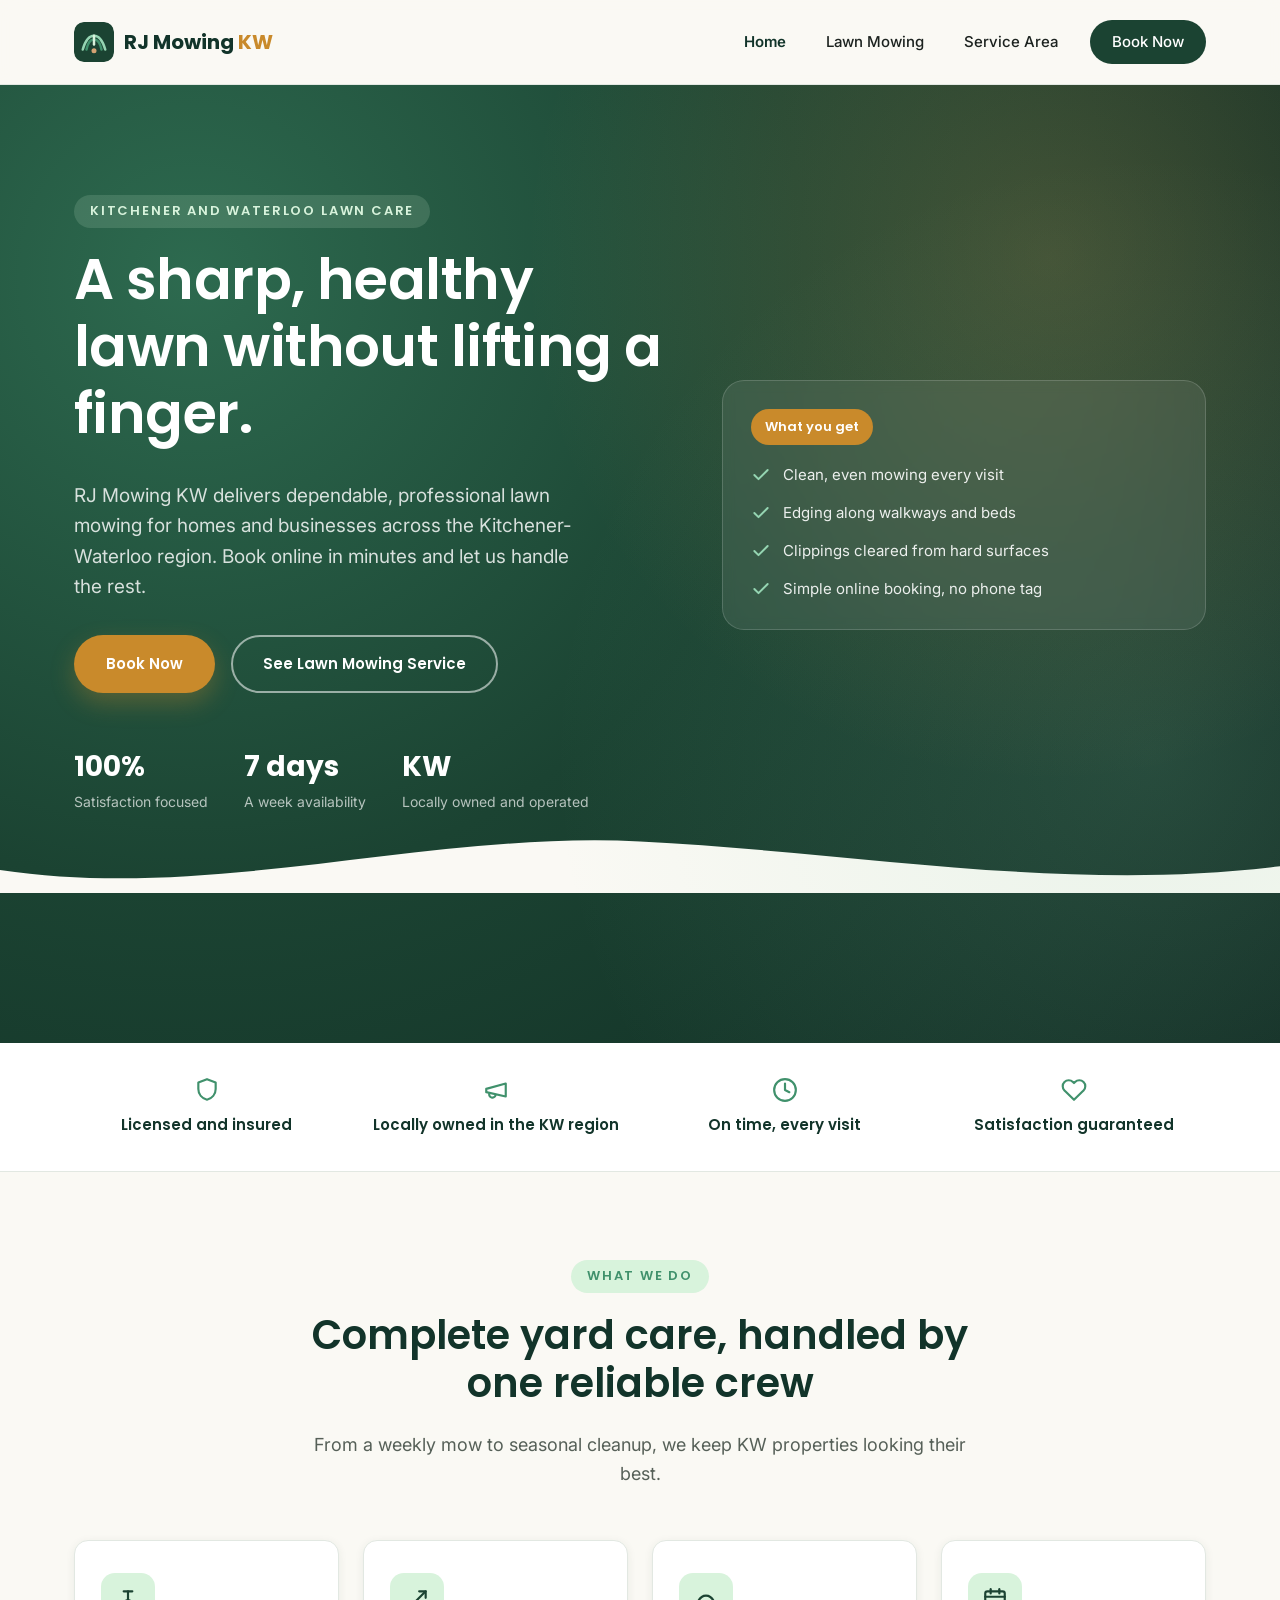
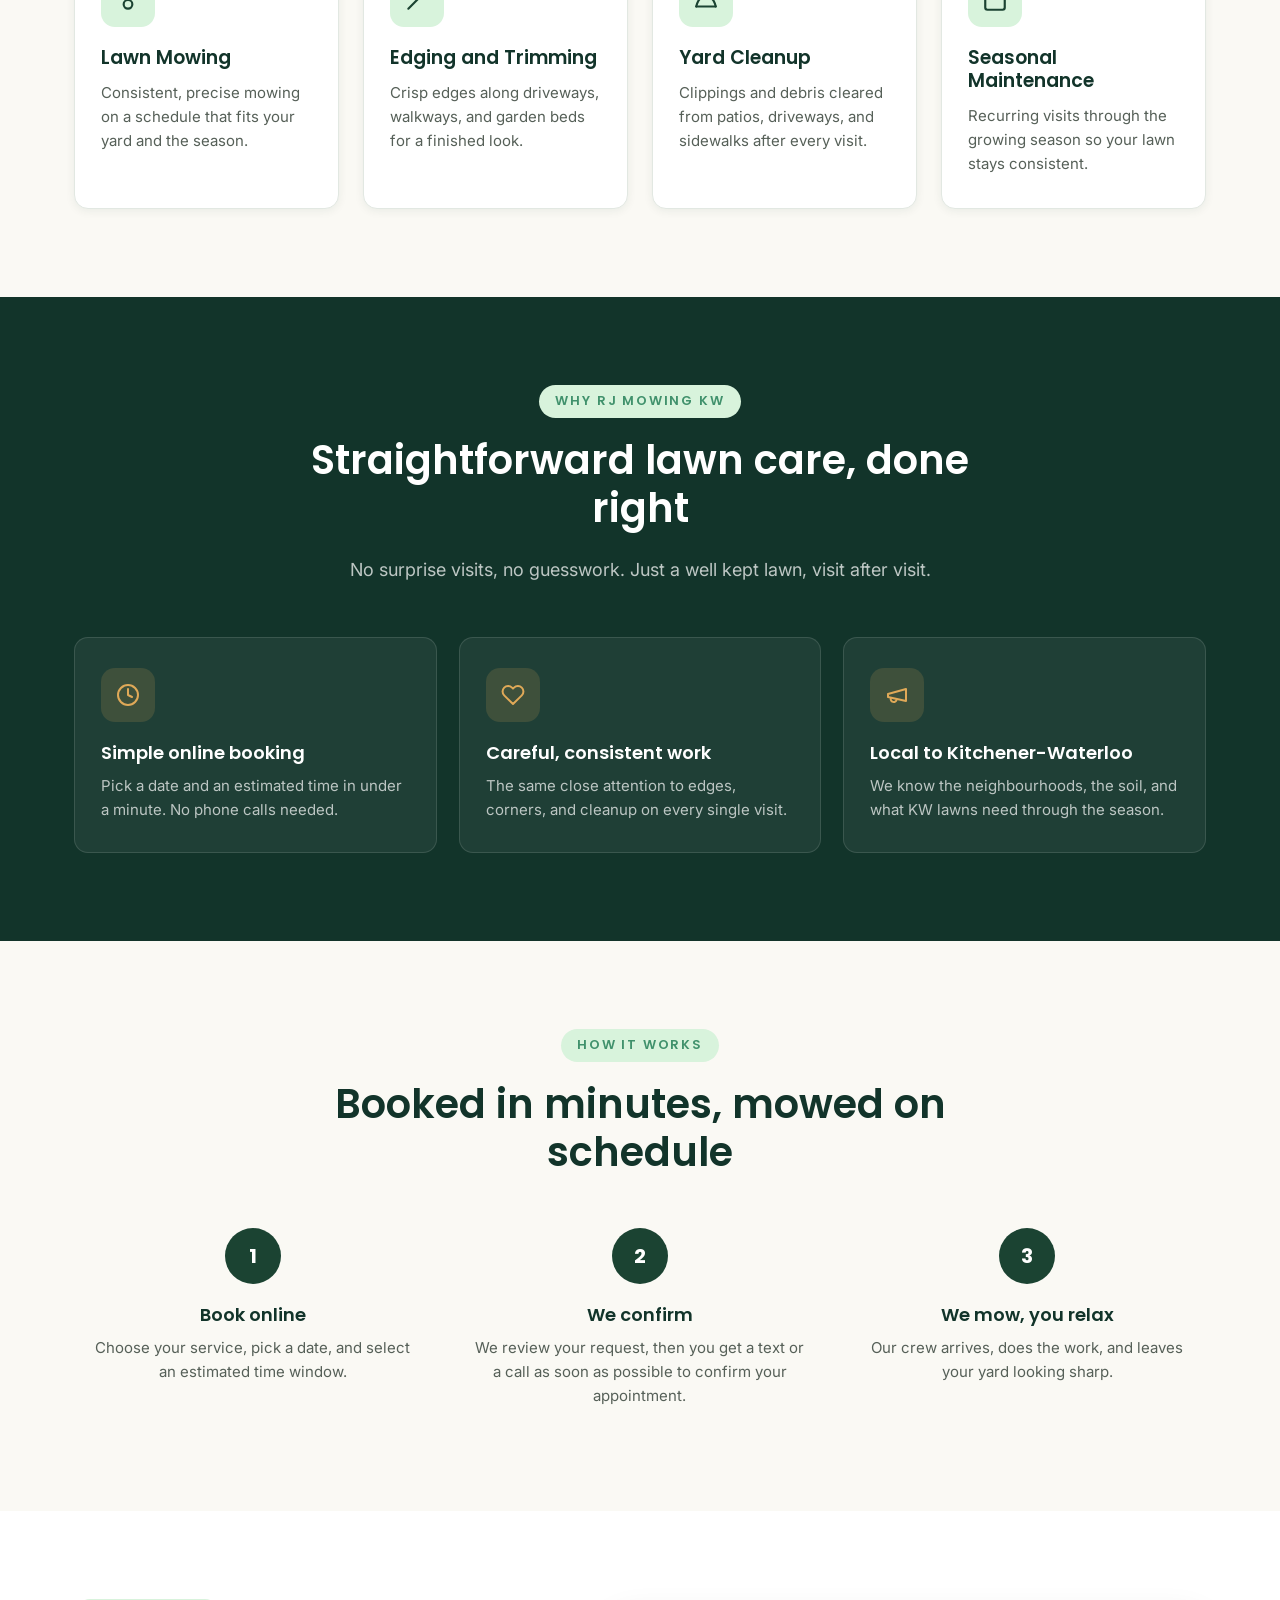
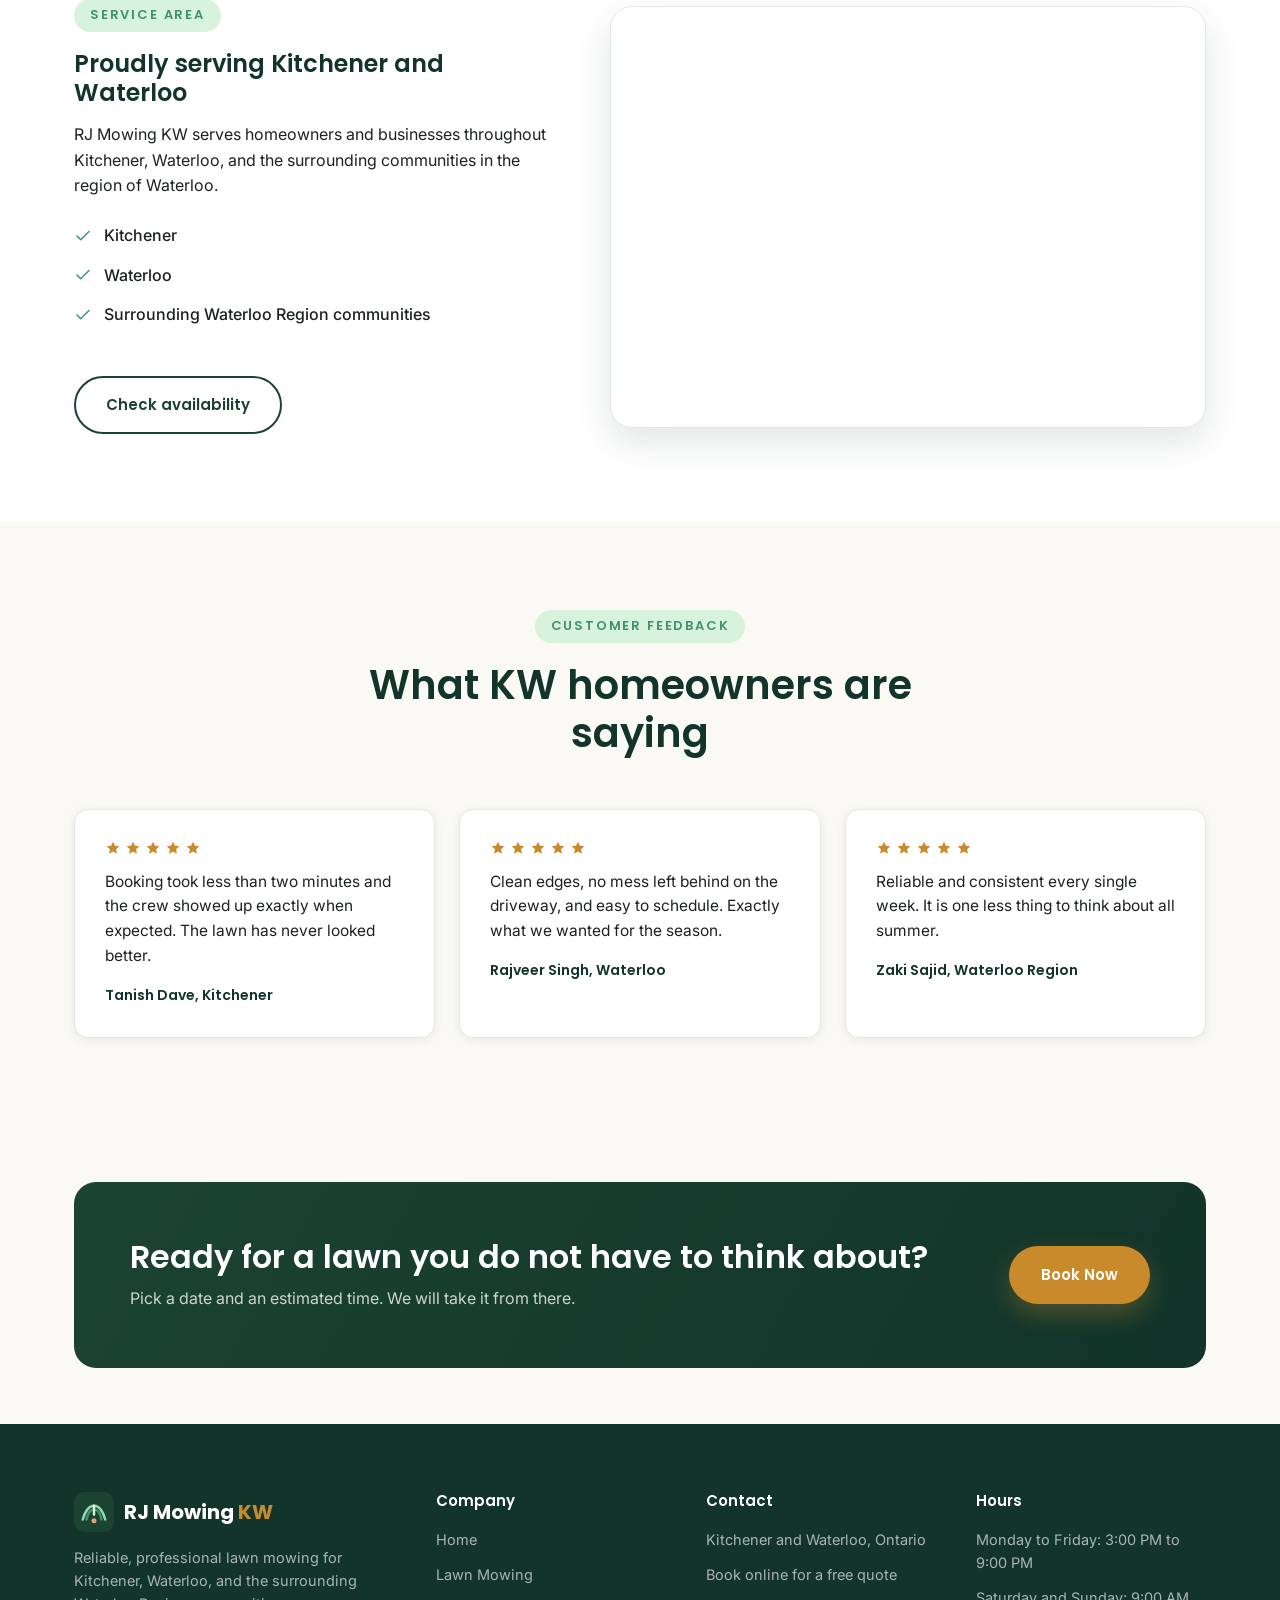
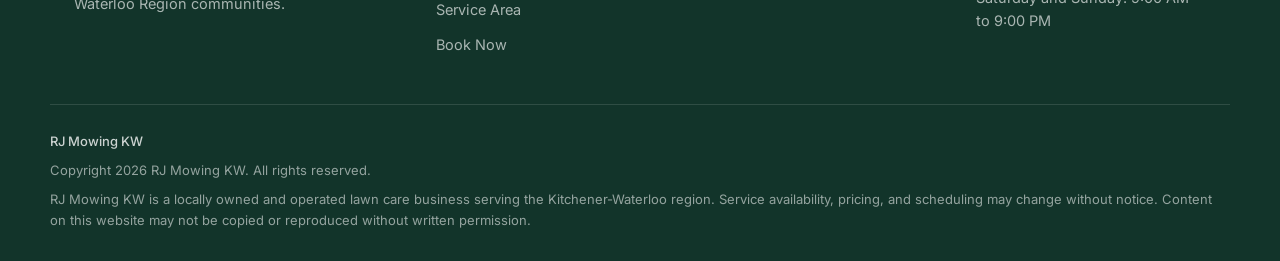
==== commit 9cb35410: "Update testimonials, quote wording, and confirmation copy Attribute the three homepage testimonials " ====
--- a/index.html
+++ b/index.html
@@ -5,7 +5,13 @@
 <meta name="viewport" content="width=device-width, initial-scale=1.0">
 <title>RJ Mowing KW | Lawn Mowing in Kitchener and Waterloo</title>
 <meta name="description" content="RJ Mowing KW provides reliable, professional lawn mowing and yard care across Kitchener, Waterloo, and the surrounding region. Book online in minutes.">
+<link rel="icon" href="/favicon.ico" sizes="any">
 <link rel="icon" type="image/svg+xml" href="assets/favicon.svg">
+<link rel="icon" type="image/png" sizes="32x32" href="assets/favicon-32x32.png">
+<link rel="icon" type="image/png" sizes="16x16" href="assets/favicon-16x16.png">
+<link rel="apple-touch-icon" sizes="180x180" href="assets/apple-touch-icon.png">
+<link rel="manifest" href="assets/site.webmanifest">
+<meta name="theme-color" content="#1b4332">
 <link rel="preconnect" href="https://fonts.googleapis.com">
 <link rel="preconnect" href="https://fonts.gstatic.com" crossorigin>
 <link href="https://fonts.googleapis.com/css2?family=Inter:wght@400;500;600&family=Poppins:wght@500;600;700&display=swap" rel="stylesheet">
@@ -194,7 +200,7 @@
       <div class="step reveal">
         <div class="step-number">2</div>
         <h3>We confirm</h3>
-        <p>We review your request and confirm your appointment before the visit.</p>
+        <p>We review your request, then you get a text or a call as soon as possible to confirm your appointment.</p>
       </div>
       <div class="step reveal">
         <div class="step-number">3</div>
@@ -254,7 +260,7 @@
           <svg width="16" height="16" viewBox="0 0 24 24" fill="currentColor"><path d="M12 2.5l2.9 6.1 6.6.8-4.9 4.6 1.3 6.6-5.9-3.3-5.9 3.3 1.3-6.6-4.9-4.6 6.6-.8z"></path></svg>
         </div>
         <p>Booking took less than two minutes and the crew showed up exactly when expected. The lawn has never looked better.</p>
-        <div class="testimonial-name">Sample review, Kitchener</div>
+        <div class="testimonial-name">Tanish Dave, Kitchener</div>
       </div>
       <div class="testimonial-card reveal">
         <div class="stars">
@@ -265,7 +271,7 @@
           <svg width="16" height="16" viewBox="0 0 24 24" fill="currentColor"><path d="M12 2.5l2.9 6.1 6.6.8-4.9 4.6 1.3 6.6-5.9-3.3-5.9 3.3 1.3-6.6-4.9-4.6 6.6-.8z"></path></svg>
         </div>
         <p>Clean edges, no mess left behind on the driveway, and easy to schedule. Exactly what we wanted for the season.</p>
-        <div class="testimonial-name">Sample review, Waterloo</div>
+        <div class="testimonial-name">Rajveer Singh, Waterloo</div>
       </div>
       <div class="testimonial-card reveal">
         <div class="stars">
@@ -276,10 +282,9 @@
           <svg width="16" height="16" viewBox="0 0 24 24" fill="currentColor"><path d="M12 2.5l2.9 6.1 6.6.8-4.9 4.6 1.3 6.6-5.9-3.3-5.9 3.3 1.3-6.6-4.9-4.6 6.6-.8z"></path></svg>
         </div>
         <p>Reliable and consistent every single week. It is one less thing to think about all summer.</p>
-        <div class="testimonial-name">Sample review, Waterloo Region</div>
-      </div>
-    </div>
-    <p class="testimonial-note">These are sample placeholders. Replace them with real customer reviews once available.</p>
+        <div class="testimonial-name">Zaki Sajid, Waterloo Region</div>
+      </div>
+    </div>
   </div>
 </section>
 
@@ -319,8 +324,7 @@
       <h4>Contact</h4>
       <ul>
         <li>Kitchener and Waterloo, Ontario</li>
-        <li><a href="tel:+15195550123">(519) 555 0123</a></li>
-        <li><a href="mailto:info@rjmowingkw.com">info@rjmowingkw.com</a></li>
+        <li><a href="book-now.html">Book online for a free quote</a></li>
       </ul>
     </div>
     <div class="footer-col">
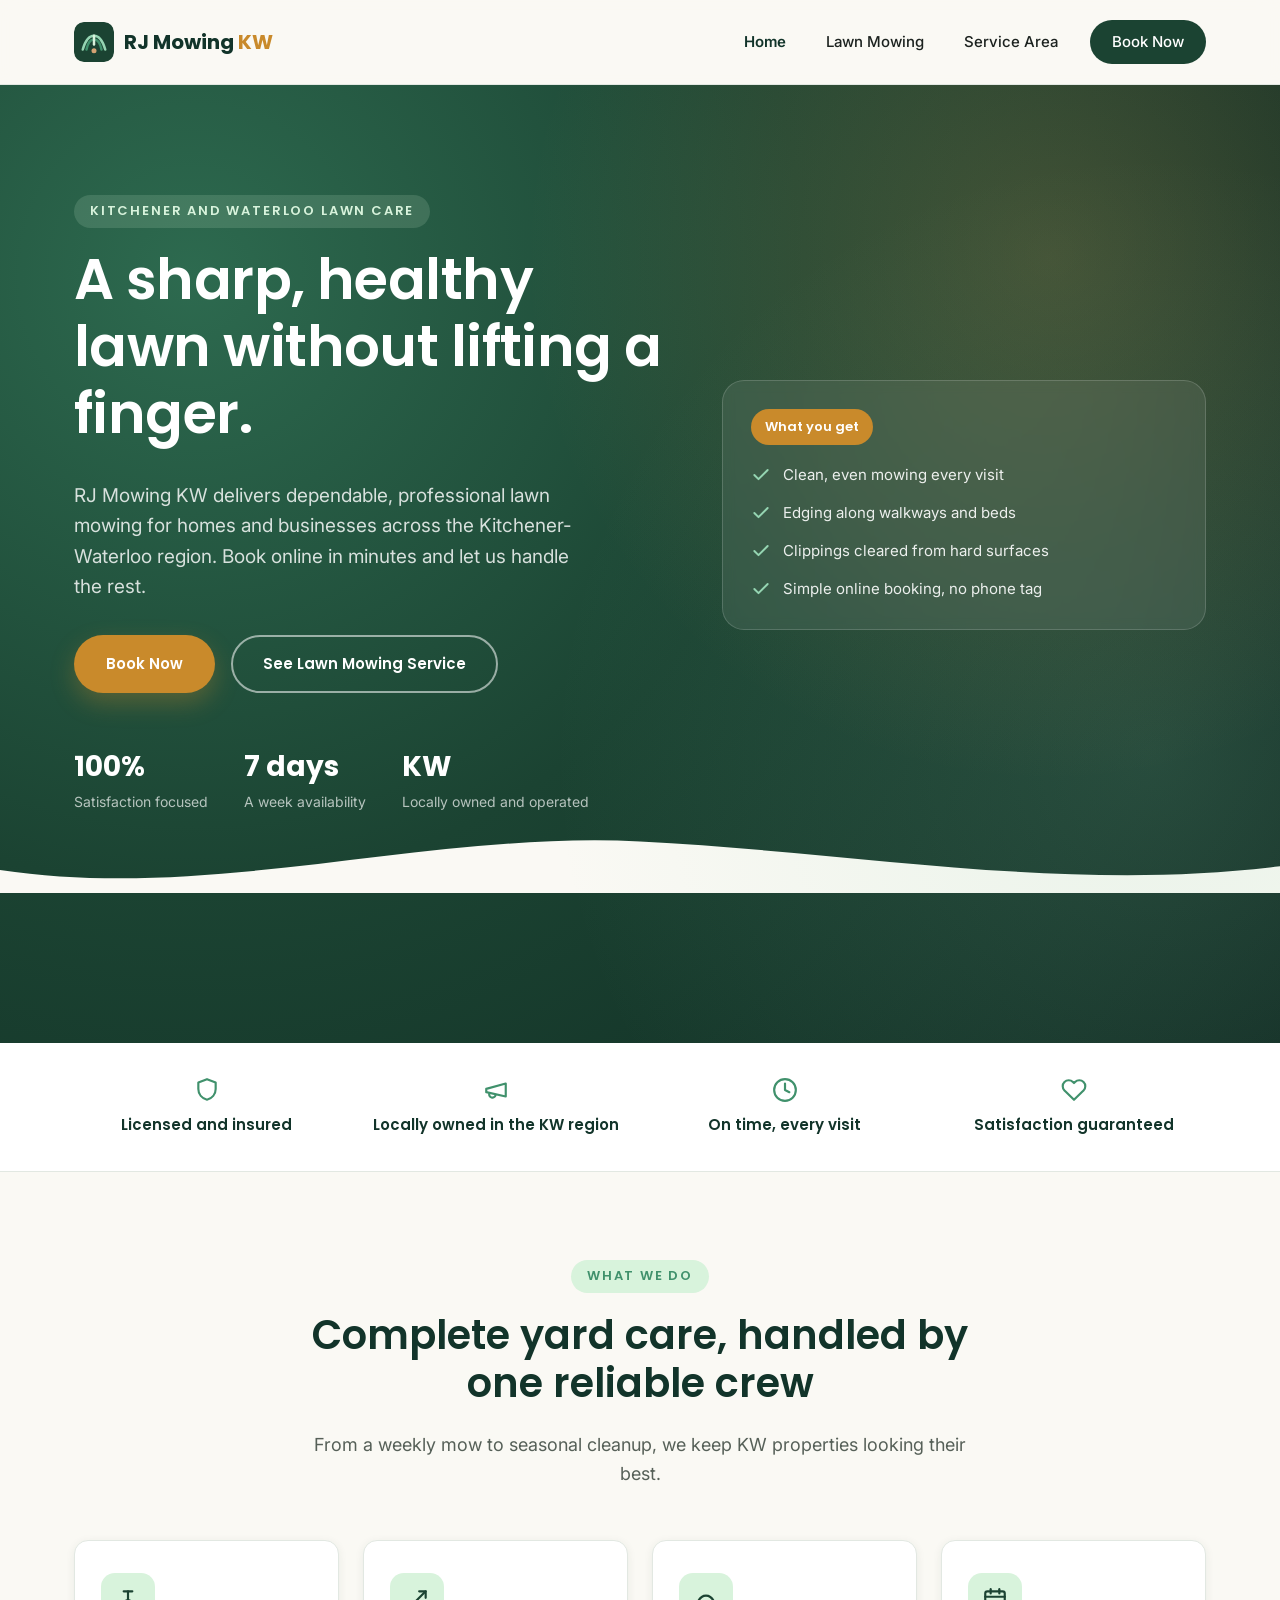
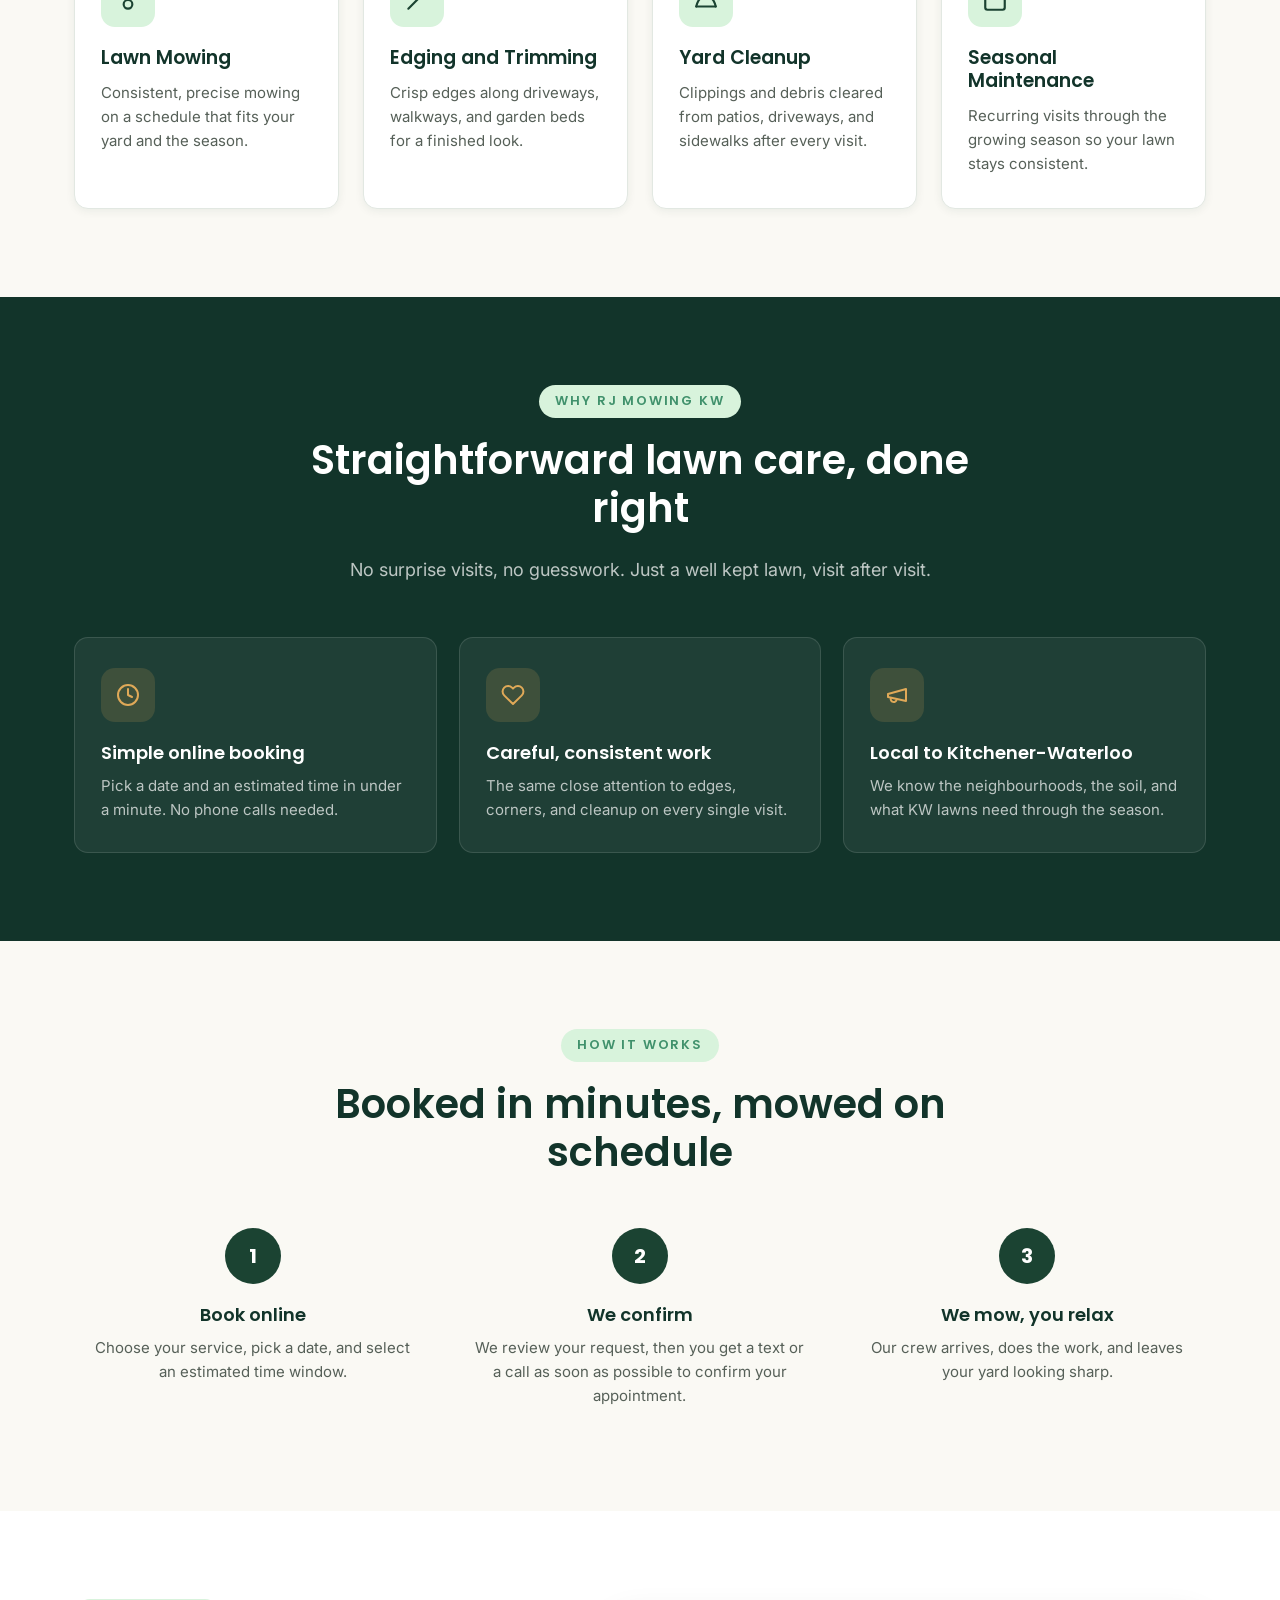
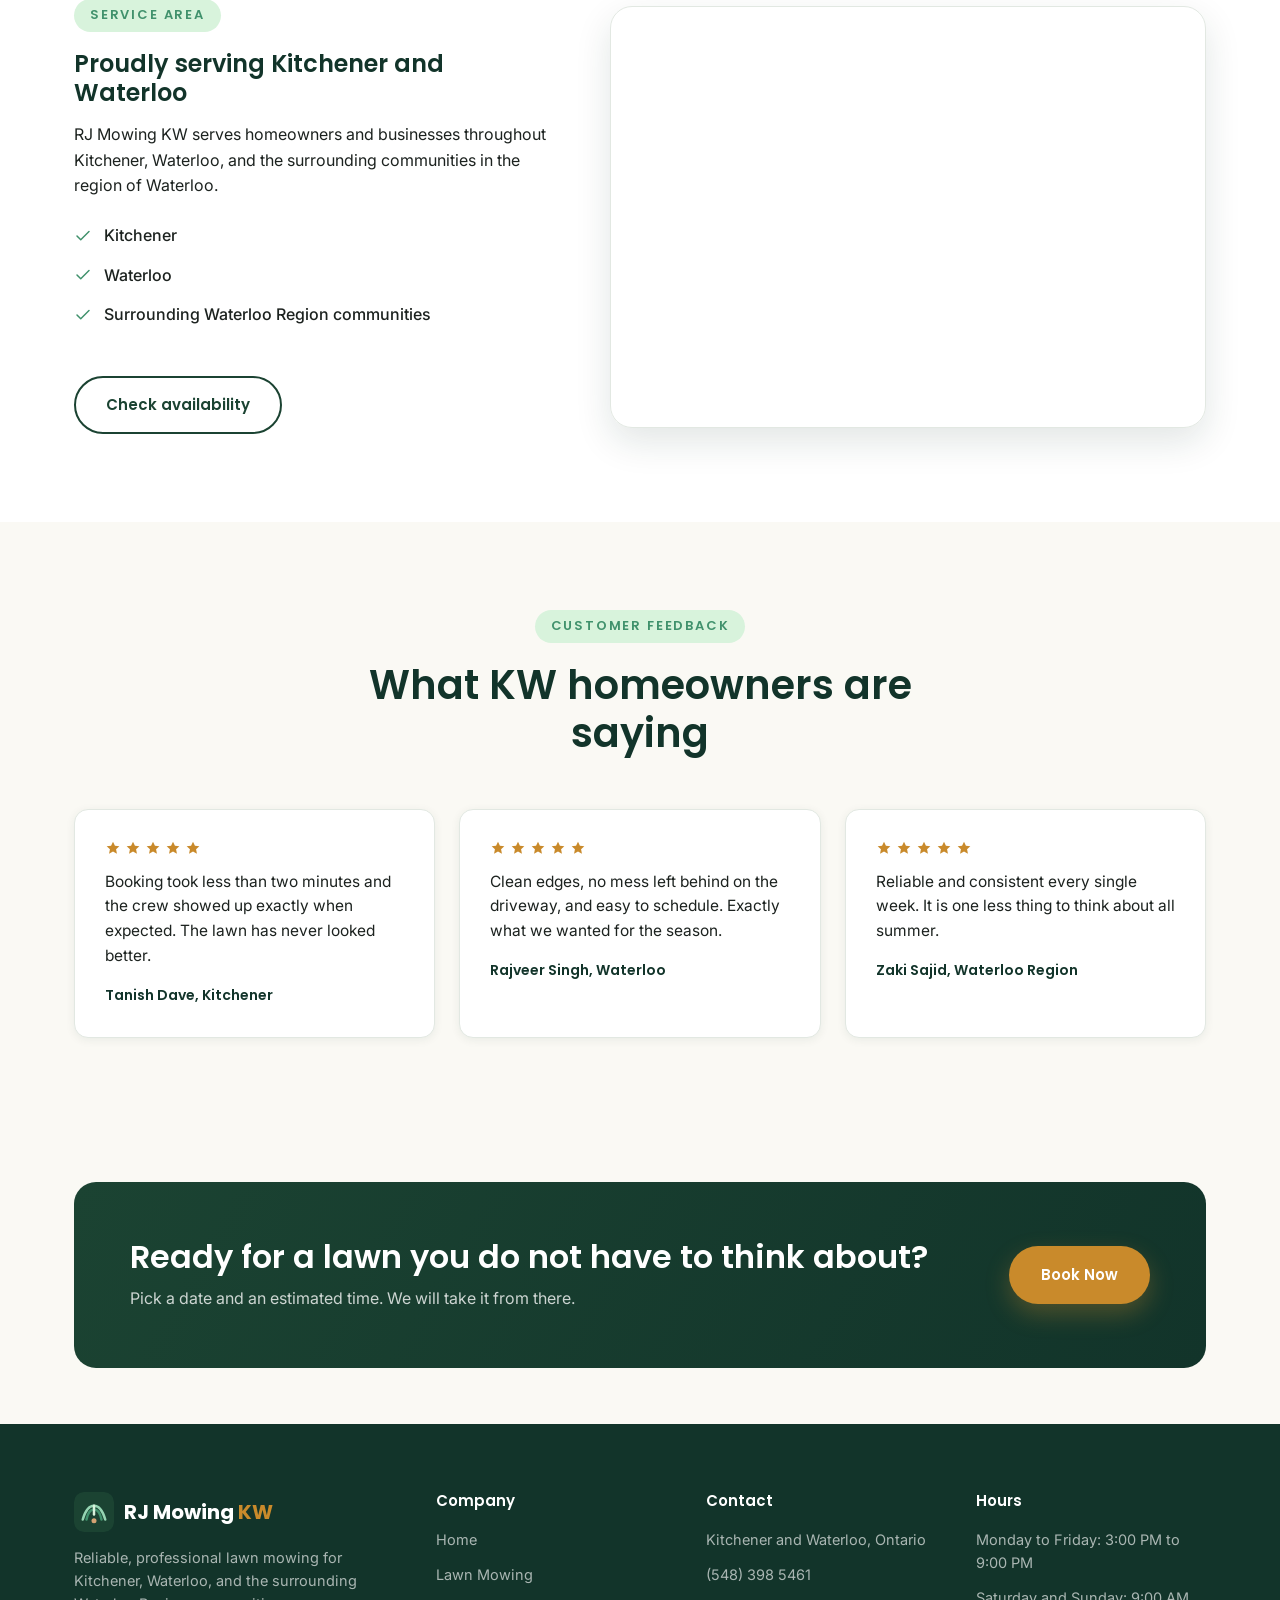
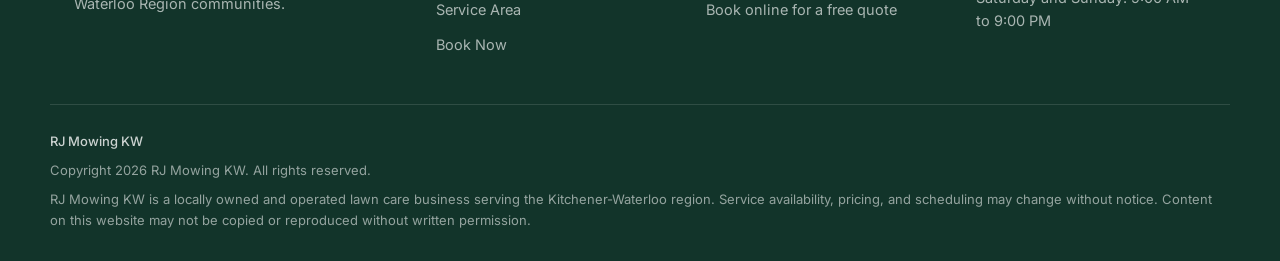
==== commit 63a01470: "Add real phone number to footer contact Add (548) 398 5461 as a click to call link in the footer con" ====
--- a/index.html
+++ b/index.html
@@ -324,6 +324,7 @@
       <h4>Contact</h4>
       <ul>
         <li>Kitchener and Waterloo, Ontario</li>
+        <li><a href="tel:+15483985461">(548) 398 5461</a></li>
         <li><a href="book-now.html">Book online for a free quote</a></li>
       </ul>
     </div>
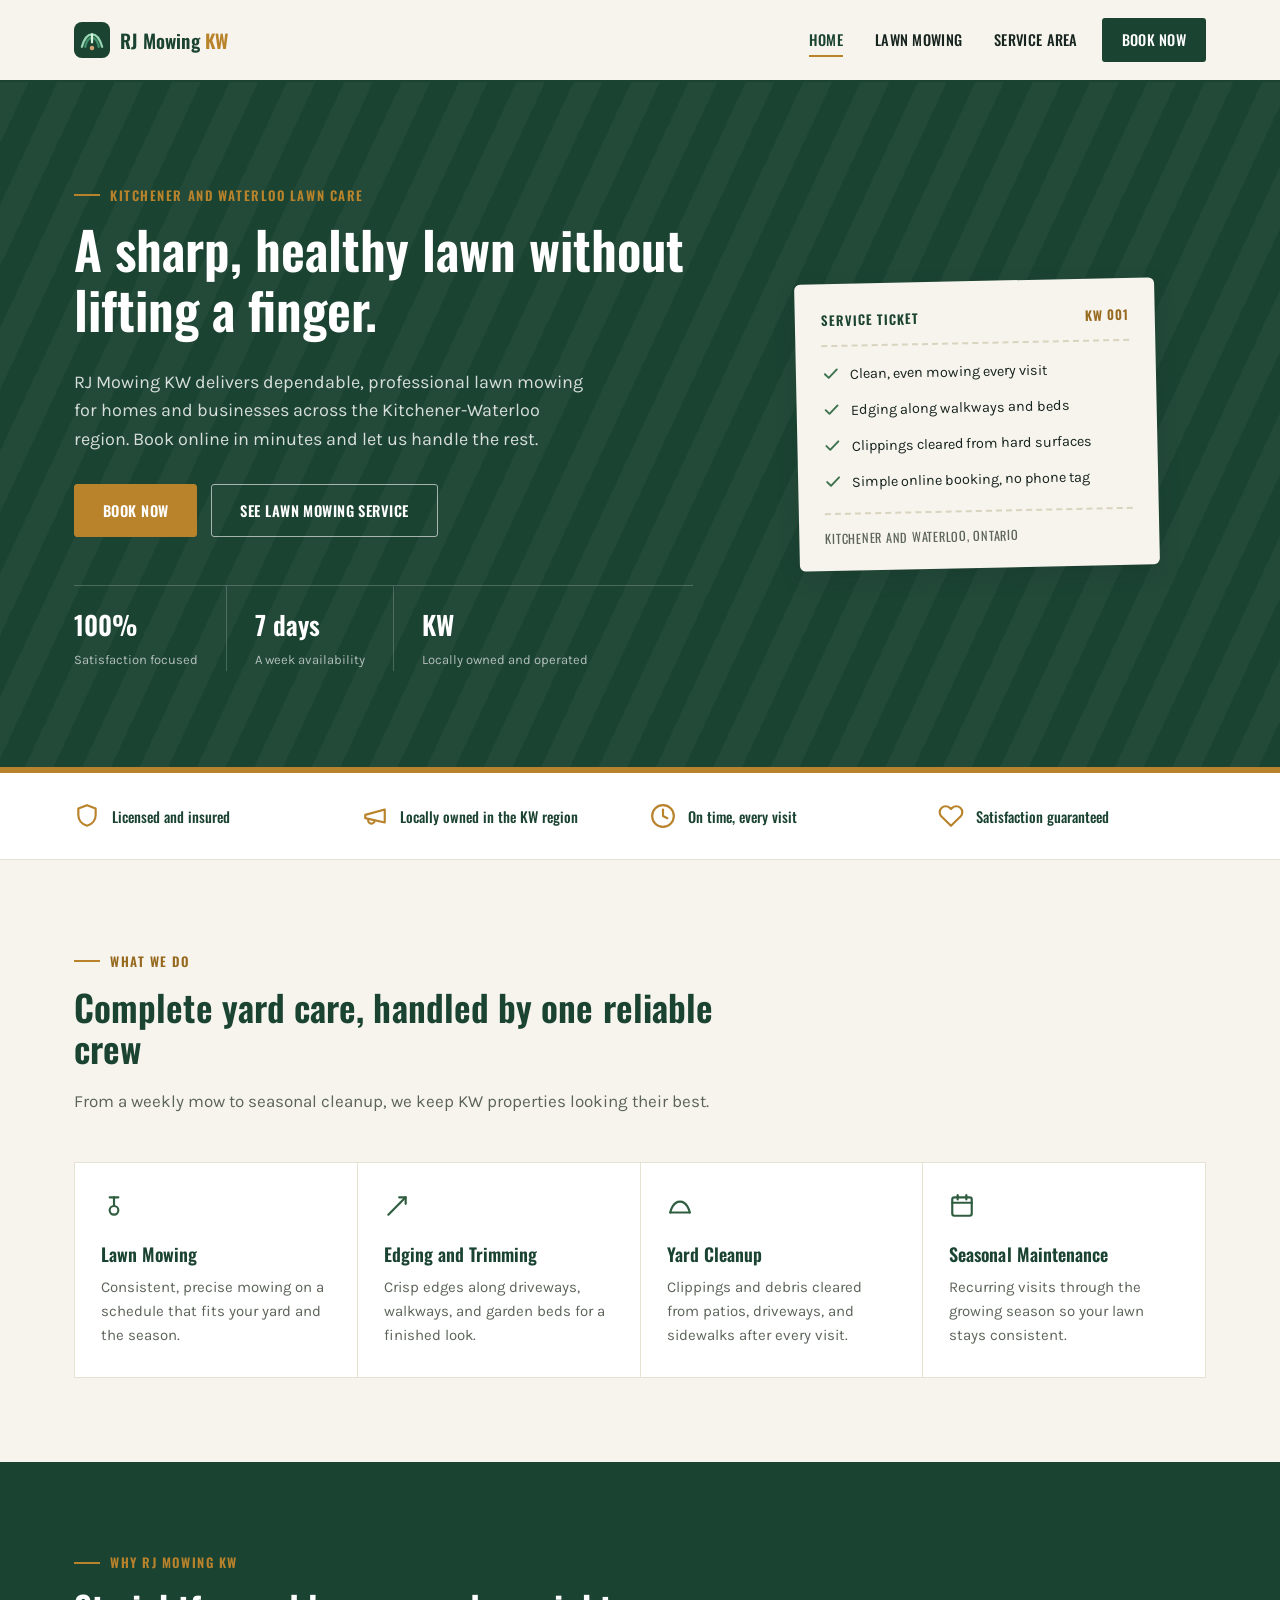
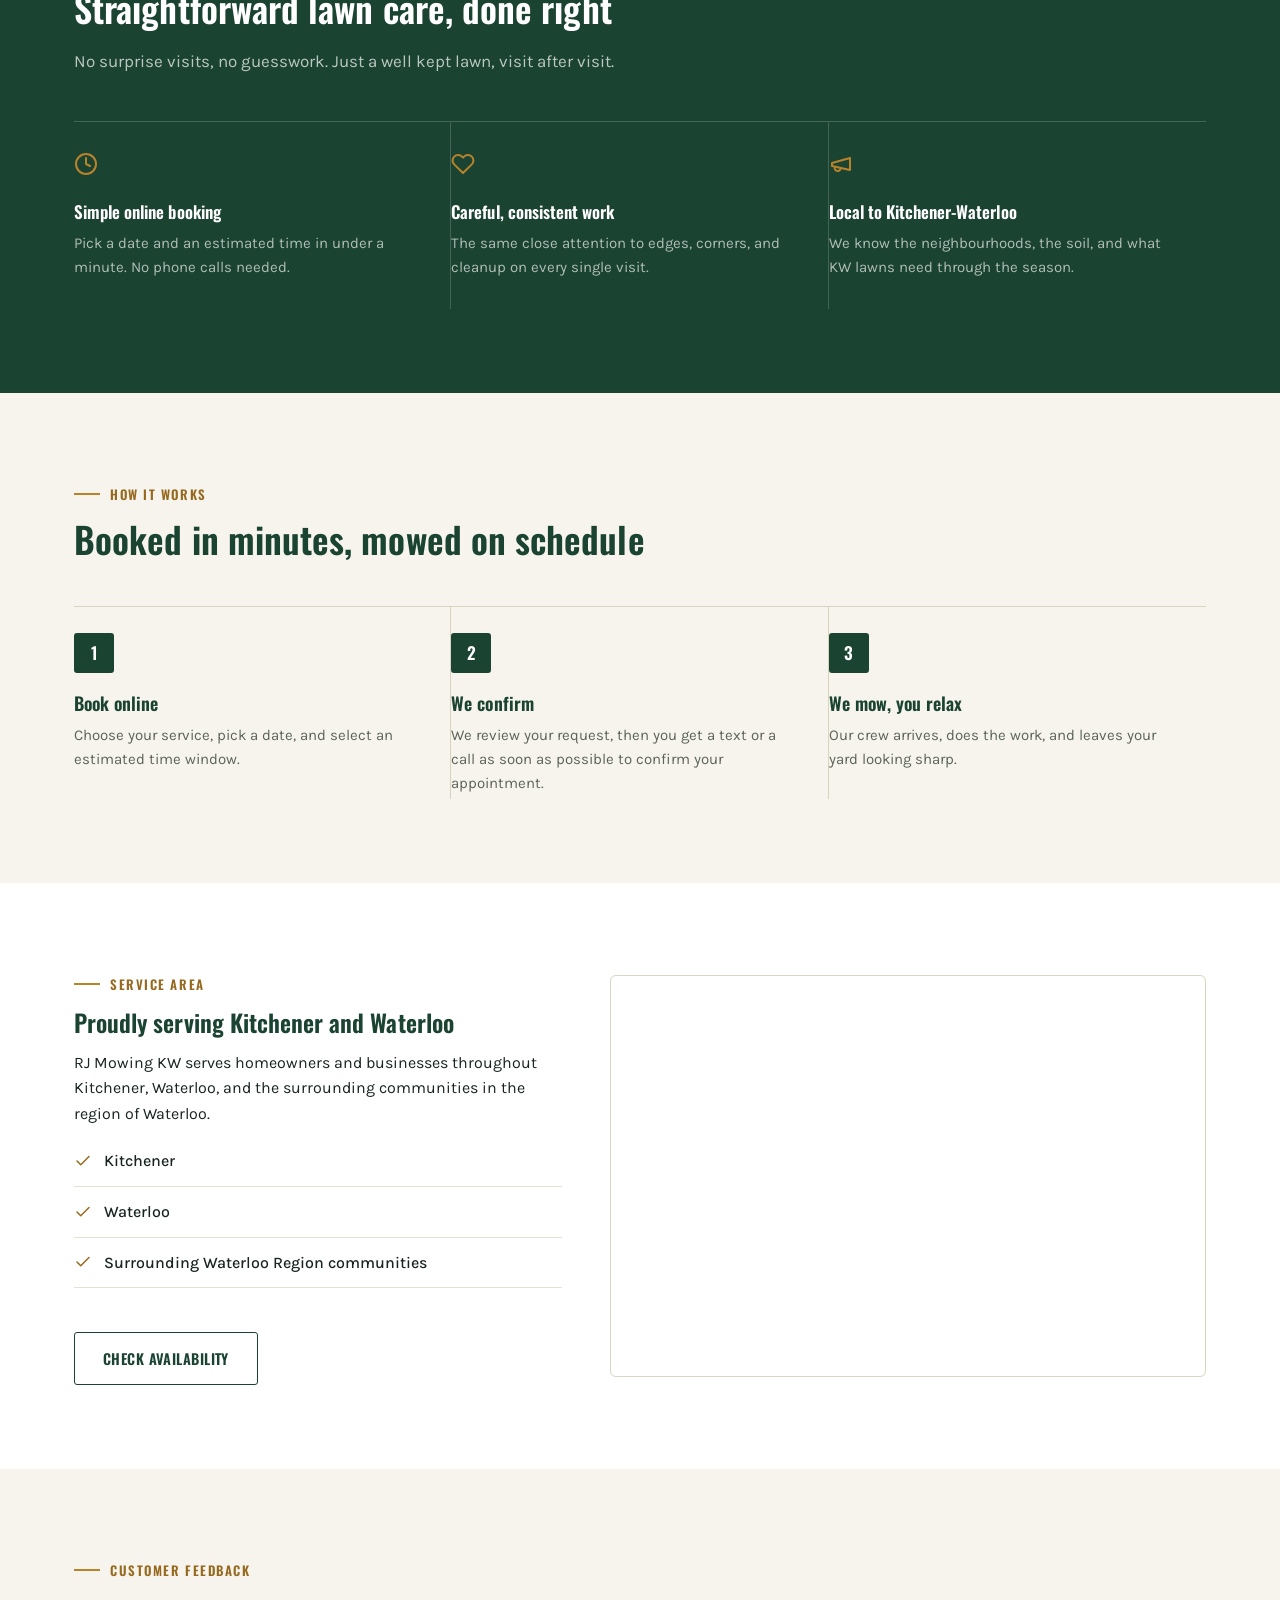
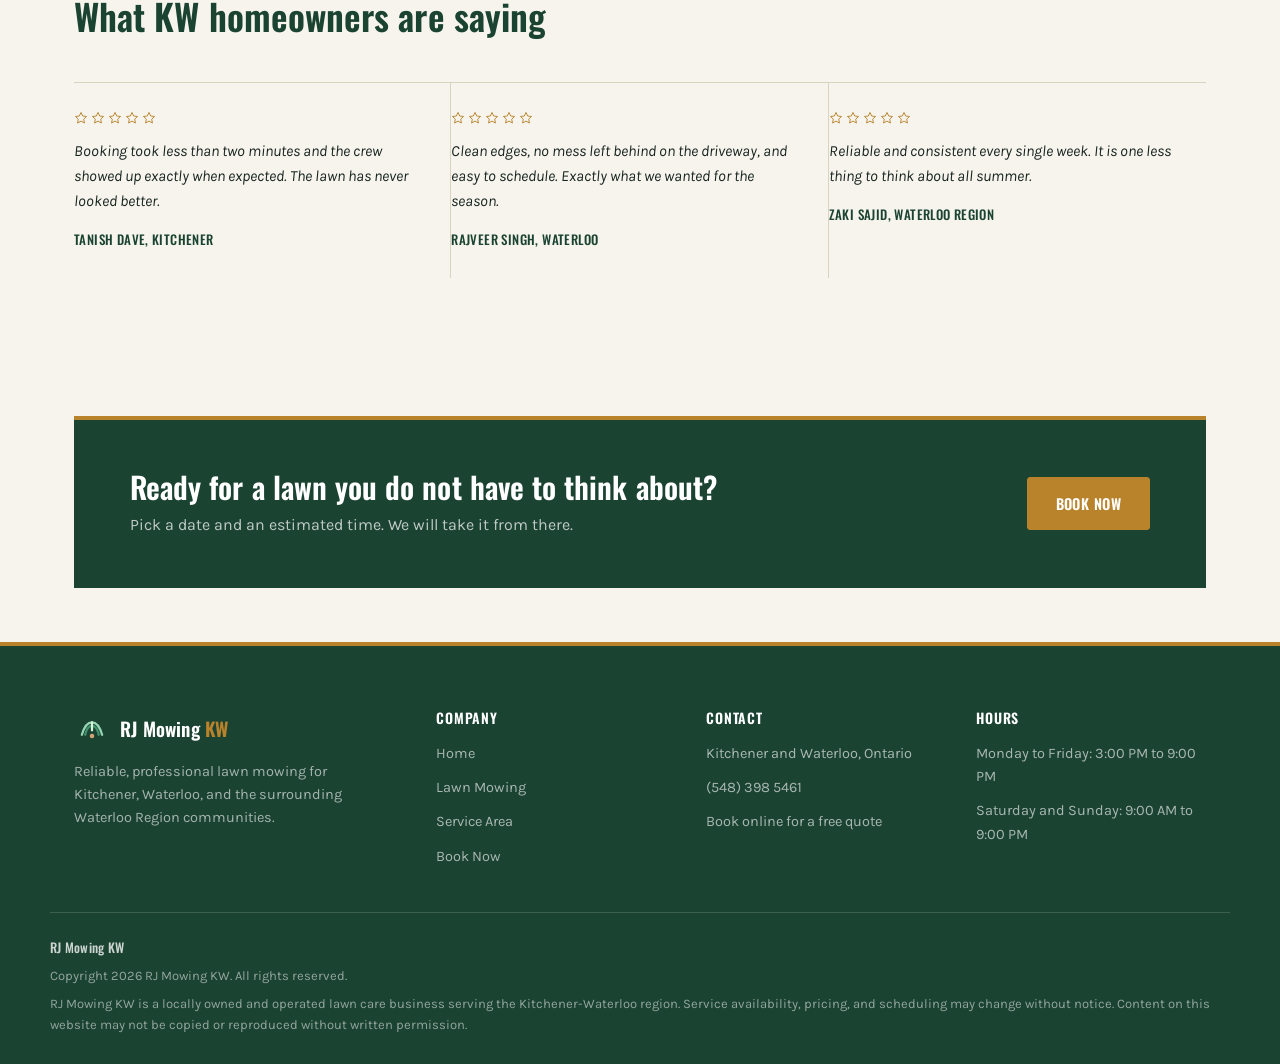
==== commit 68bf7ec5: "Redesign visual identity away from generic template look Replace the gradient hero, glassmorphic flo" ====
--- a/index.html
+++ b/index.html
@@ -14,7 +14,7 @@
 <meta name="theme-color" content="#1b4332">
 <link rel="preconnect" href="https://fonts.googleapis.com">
 <link rel="preconnect" href="https://fonts.gstatic.com" crossorigin>
-<link href="https://fonts.googleapis.com/css2?family=Inter:wght@400;500;600&family=Poppins:wght@500;600;700&display=swap" rel="stylesheet">
+<link href="https://fonts.googleapis.com/css2?family=Karla:wght@400;500;600;700&family=Oswald:wght@500;600;700&display=swap" rel="stylesheet">
 <link rel="stylesheet" href="css/style.css">
 </head>
 <body>
@@ -63,32 +63,33 @@
       </div>
     </div>
     <div class="hero-art">
-      <div class="hero-card">
-        <span class="hero-card-badge">What you get</span>
+      <div class="hero-ticket">
+        <div class="hero-ticket-head">
+          <span>Service Ticket</span>
+          <span>KW 001</span>
+        </div>
         <ul>
           <li>
-            <svg width="20" height="20" viewBox="0 0 24 24" fill="none" stroke="#95d5b2" stroke-width="2.4" stroke-linecap="round" stroke-linejoin="round"><polyline points="20 6 9 17 4 12"></polyline></svg>
+            <svg width="18" height="18" viewBox="0 0 24 24" fill="none" stroke="currentColor" stroke-width="2.6" stroke-linecap="round" stroke-linejoin="round"><polyline points="20 6 9 17 4 12"></polyline></svg>
             Clean, even mowing every visit
           </li>
           <li>
-            <svg width="20" height="20" viewBox="0 0 24 24" fill="none" stroke="#95d5b2" stroke-width="2.4" stroke-linecap="round" stroke-linejoin="round"><polyline points="20 6 9 17 4 12"></polyline></svg>
+            <svg width="18" height="18" viewBox="0 0 24 24" fill="none" stroke="currentColor" stroke-width="2.6" stroke-linecap="round" stroke-linejoin="round"><polyline points="20 6 9 17 4 12"></polyline></svg>
             Edging along walkways and beds
           </li>
           <li>
-            <svg width="20" height="20" viewBox="0 0 24 24" fill="none" stroke="#95d5b2" stroke-width="2.4" stroke-linecap="round" stroke-linejoin="round"><polyline points="20 6 9 17 4 12"></polyline></svg>
+            <svg width="18" height="18" viewBox="0 0 24 24" fill="none" stroke="currentColor" stroke-width="2.6" stroke-linecap="round" stroke-linejoin="round"><polyline points="20 6 9 17 4 12"></polyline></svg>
             Clippings cleared from hard surfaces
           </li>
           <li>
-            <svg width="20" height="20" viewBox="0 0 24 24" fill="none" stroke="#95d5b2" stroke-width="2.4" stroke-linecap="round" stroke-linejoin="round"><polyline points="20 6 9 17 4 12"></polyline></svg>
+            <svg width="18" height="18" viewBox="0 0 24 24" fill="none" stroke="currentColor" stroke-width="2.6" stroke-linecap="round" stroke-linejoin="round"><polyline points="20 6 9 17 4 12"></polyline></svg>
             Simple online booking, no phone tag
           </li>
         </ul>
-      </div>
-    </div>
-  </div>
-  <svg class="hero-wave" viewBox="0 0 1440 90" preserveAspectRatio="none">
-    <path d="M0,64 C240,100 480,20 720,32 C960,44 1200,90 1440,60 L1440,90 L0,90 Z" fill="#faf9f4"></path>
-  </svg>
+        <div class="hero-ticket-foot">Kitchener and Waterloo, Ontario</div>
+      </div>
+    </div>
+  </div>
 </section>
 
 <section class="trust-bar section-tight">
@@ -253,33 +254,33 @@
     <div class="testimonial-grid">
       <div class="testimonial-card reveal">
         <div class="stars">
-          <svg width="16" height="16" viewBox="0 0 24 24" fill="currentColor"><path d="M12 2.5l2.9 6.1 6.6.8-4.9 4.6 1.3 6.6-5.9-3.3-5.9 3.3 1.3-6.6-4.9-4.6 6.6-.8z"></path></svg>
-          <svg width="16" height="16" viewBox="0 0 24 24" fill="currentColor"><path d="M12 2.5l2.9 6.1 6.6.8-4.9 4.6 1.3 6.6-5.9-3.3-5.9 3.3 1.3-6.6-4.9-4.6 6.6-.8z"></path></svg>
-          <svg width="16" height="16" viewBox="0 0 24 24" fill="currentColor"><path d="M12 2.5l2.9 6.1 6.6.8-4.9 4.6 1.3 6.6-5.9-3.3-5.9 3.3 1.3-6.6-4.9-4.6 6.6-.8z"></path></svg>
-          <svg width="16" height="16" viewBox="0 0 24 24" fill="currentColor"><path d="M12 2.5l2.9 6.1 6.6.8-4.9 4.6 1.3 6.6-5.9-3.3-5.9 3.3 1.3-6.6-4.9-4.6 6.6-.8z"></path></svg>
-          <svg width="16" height="16" viewBox="0 0 24 24" fill="currentColor"><path d="M12 2.5l2.9 6.1 6.6.8-4.9 4.6 1.3 6.6-5.9-3.3-5.9 3.3 1.3-6.6-4.9-4.6 6.6-.8z"></path></svg>
+          <svg width="14" height="14" viewBox="0 0 24 24" fill="none" stroke="currentColor" stroke-width="1.6" stroke-linejoin="round"><path d="M12 2.5l2.9 6.1 6.6.8-4.9 4.6 1.3 6.6-5.9-3.3-5.9 3.3 1.3-6.6-4.9-4.6 6.6-.8z"></path></svg>
+          <svg width="14" height="14" viewBox="0 0 24 24" fill="none" stroke="currentColor" stroke-width="1.6" stroke-linejoin="round"><path d="M12 2.5l2.9 6.1 6.6.8-4.9 4.6 1.3 6.6-5.9-3.3-5.9 3.3 1.3-6.6-4.9-4.6 6.6-.8z"></path></svg>
+          <svg width="14" height="14" viewBox="0 0 24 24" fill="none" stroke="currentColor" stroke-width="1.6" stroke-linejoin="round"><path d="M12 2.5l2.9 6.1 6.6.8-4.9 4.6 1.3 6.6-5.9-3.3-5.9 3.3 1.3-6.6-4.9-4.6 6.6-.8z"></path></svg>
+          <svg width="14" height="14" viewBox="0 0 24 24" fill="none" stroke="currentColor" stroke-width="1.6" stroke-linejoin="round"><path d="M12 2.5l2.9 6.1 6.6.8-4.9 4.6 1.3 6.6-5.9-3.3-5.9 3.3 1.3-6.6-4.9-4.6 6.6-.8z"></path></svg>
+          <svg width="14" height="14" viewBox="0 0 24 24" fill="none" stroke="currentColor" stroke-width="1.6" stroke-linejoin="round"><path d="M12 2.5l2.9 6.1 6.6.8-4.9 4.6 1.3 6.6-5.9-3.3-5.9 3.3 1.3-6.6-4.9-4.6 6.6-.8z"></path></svg>
         </div>
         <p>Booking took less than two minutes and the crew showed up exactly when expected. The lawn has never looked better.</p>
         <div class="testimonial-name">Tanish Dave, Kitchener</div>
       </div>
       <div class="testimonial-card reveal">
         <div class="stars">
-          <svg width="16" height="16" viewBox="0 0 24 24" fill="currentColor"><path d="M12 2.5l2.9 6.1 6.6.8-4.9 4.6 1.3 6.6-5.9-3.3-5.9 3.3 1.3-6.6-4.9-4.6 6.6-.8z"></path></svg>
-          <svg width="16" height="16" viewBox="0 0 24 24" fill="currentColor"><path d="M12 2.5l2.9 6.1 6.6.8-4.9 4.6 1.3 6.6-5.9-3.3-5.9 3.3 1.3-6.6-4.9-4.6 6.6-.8z"></path></svg>
-          <svg width="16" height="16" viewBox="0 0 24 24" fill="currentColor"><path d="M12 2.5l2.9 6.1 6.6.8-4.9 4.6 1.3 6.6-5.9-3.3-5.9 3.3 1.3-6.6-4.9-4.6 6.6-.8z"></path></svg>
-          <svg width="16" height="16" viewBox="0 0 24 24" fill="currentColor"><path d="M12 2.5l2.9 6.1 6.6.8-4.9 4.6 1.3 6.6-5.9-3.3-5.9 3.3 1.3-6.6-4.9-4.6 6.6-.8z"></path></svg>
-          <svg width="16" height="16" viewBox="0 0 24 24" fill="currentColor"><path d="M12 2.5l2.9 6.1 6.6.8-4.9 4.6 1.3 6.6-5.9-3.3-5.9 3.3 1.3-6.6-4.9-4.6 6.6-.8z"></path></svg>
+          <svg width="14" height="14" viewBox="0 0 24 24" fill="none" stroke="currentColor" stroke-width="1.6" stroke-linejoin="round"><path d="M12 2.5l2.9 6.1 6.6.8-4.9 4.6 1.3 6.6-5.9-3.3-5.9 3.3 1.3-6.6-4.9-4.6 6.6-.8z"></path></svg>
+          <svg width="14" height="14" viewBox="0 0 24 24" fill="none" stroke="currentColor" stroke-width="1.6" stroke-linejoin="round"><path d="M12 2.5l2.9 6.1 6.6.8-4.9 4.6 1.3 6.6-5.9-3.3-5.9 3.3 1.3-6.6-4.9-4.6 6.6-.8z"></path></svg>
+          <svg width="14" height="14" viewBox="0 0 24 24" fill="none" stroke="currentColor" stroke-width="1.6" stroke-linejoin="round"><path d="M12 2.5l2.9 6.1 6.6.8-4.9 4.6 1.3 6.6-5.9-3.3-5.9 3.3 1.3-6.6-4.9-4.6 6.6-.8z"></path></svg>
+          <svg width="14" height="14" viewBox="0 0 24 24" fill="none" stroke="currentColor" stroke-width="1.6" stroke-linejoin="round"><path d="M12 2.5l2.9 6.1 6.6.8-4.9 4.6 1.3 6.6-5.9-3.3-5.9 3.3 1.3-6.6-4.9-4.6 6.6-.8z"></path></svg>
+          <svg width="14" height="14" viewBox="0 0 24 24" fill="none" stroke="currentColor" stroke-width="1.6" stroke-linejoin="round"><path d="M12 2.5l2.9 6.1 6.6.8-4.9 4.6 1.3 6.6-5.9-3.3-5.9 3.3 1.3-6.6-4.9-4.6 6.6-.8z"></path></svg>
         </div>
         <p>Clean edges, no mess left behind on the driveway, and easy to schedule. Exactly what we wanted for the season.</p>
         <div class="testimonial-name">Rajveer Singh, Waterloo</div>
       </div>
       <div class="testimonial-card reveal">
         <div class="stars">
-          <svg width="16" height="16" viewBox="0 0 24 24" fill="currentColor"><path d="M12 2.5l2.9 6.1 6.6.8-4.9 4.6 1.3 6.6-5.9-3.3-5.9 3.3 1.3-6.6-4.9-4.6 6.6-.8z"></path></svg>
-          <svg width="16" height="16" viewBox="0 0 24 24" fill="currentColor"><path d="M12 2.5l2.9 6.1 6.6.8-4.9 4.6 1.3 6.6-5.9-3.3-5.9 3.3 1.3-6.6-4.9-4.6 6.6-.8z"></path></svg>
-          <svg width="16" height="16" viewBox="0 0 24 24" fill="currentColor"><path d="M12 2.5l2.9 6.1 6.6.8-4.9 4.6 1.3 6.6-5.9-3.3-5.9 3.3 1.3-6.6-4.9-4.6 6.6-.8z"></path></svg>
-          <svg width="16" height="16" viewBox="0 0 24 24" fill="currentColor"><path d="M12 2.5l2.9 6.1 6.6.8-4.9 4.6 1.3 6.6-5.9-3.3-5.9 3.3 1.3-6.6-4.9-4.6 6.6-.8z"></path></svg>
-          <svg width="16" height="16" viewBox="0 0 24 24" fill="currentColor"><path d="M12 2.5l2.9 6.1 6.6.8-4.9 4.6 1.3 6.6-5.9-3.3-5.9 3.3 1.3-6.6-4.9-4.6 6.6-.8z"></path></svg>
+          <svg width="14" height="14" viewBox="0 0 24 24" fill="none" stroke="currentColor" stroke-width="1.6" stroke-linejoin="round"><path d="M12 2.5l2.9 6.1 6.6.8-4.9 4.6 1.3 6.6-5.9-3.3-5.9 3.3 1.3-6.6-4.9-4.6 6.6-.8z"></path></svg>
+          <svg width="14" height="14" viewBox="0 0 24 24" fill="none" stroke="currentColor" stroke-width="1.6" stroke-linejoin="round"><path d="M12 2.5l2.9 6.1 6.6.8-4.9 4.6 1.3 6.6-5.9-3.3-5.9 3.3 1.3-6.6-4.9-4.6 6.6-.8z"></path></svg>
+          <svg width="14" height="14" viewBox="0 0 24 24" fill="none" stroke="currentColor" stroke-width="1.6" stroke-linejoin="round"><path d="M12 2.5l2.9 6.1 6.6.8-4.9 4.6 1.3 6.6-5.9-3.3-5.9 3.3 1.3-6.6-4.9-4.6 6.6-.8z"></path></svg>
+          <svg width="14" height="14" viewBox="0 0 24 24" fill="none" stroke="currentColor" stroke-width="1.6" stroke-linejoin="round"><path d="M12 2.5l2.9 6.1 6.6.8-4.9 4.6 1.3 6.6-5.9-3.3-5.9 3.3 1.3-6.6-4.9-4.6 6.6-.8z"></path></svg>
+          <svg width="14" height="14" viewBox="0 0 24 24" fill="none" stroke="currentColor" stroke-width="1.6" stroke-linejoin="round"><path d="M12 2.5l2.9 6.1 6.6.8-4.9 4.6 1.3 6.6-5.9-3.3-5.9 3.3 1.3-6.6-4.9-4.6 6.6-.8z"></path></svg>
         </div>
         <p>Reliable and consistent every single week. It is one less thing to think about all summer.</p>
         <div class="testimonial-name">Zaki Sajid, Waterloo Region</div>
--- a/css/style.css
+++ b/css/style.css
@@ -3,28 +3,28 @@
    ========================================================================== */
 
 :root {
-  --green-dark: #12342a;
-  --green: #1b4332;
-  --green-mid: #2d6a4f;
-  --green-light: #40916c;
-  --green-pale: #d8f3dc;
-  --green-pale-2: #f1f8f3;
-  --gold: #c98a2b;
-  --gold-light: #e0a958;
-  --cream: #faf9f4;
-  --text: #1c221f;
-  --text-muted: #566058;
+  --ink: #182420;
+  --green-deep: #1b4332;
+  --green: #2f5d3f;
+  --green-mid: #3f7350;
+  --green-bright: #6b9b53;
+  --gold: #b9832c;
+  --gold-dark: #96691f;
+  --paper: #f6f4ec;
+  --paper-2: #eeead9;
+  --card: #ffffff;
+  --line: #d9d3bf;
+  --line-soft: #e6e2d2;
+  --muted: #5c6459;
   --white: #ffffff;
-  --border: #e2e8e2;
-  --radius-sm: 8px;
-  --radius: 14px;
-  --radius-lg: 22px;
-  --shadow-sm: 0 2px 10px rgba(18, 52, 42, 0.07);
-  --shadow: 0 14px 36px rgba(18, 52, 42, 0.12);
-  --shadow-lg: 0 24px 60px rgba(18, 52, 42, 0.16);
+  --radius-sm: 3px;
+  --radius: 6px;
+  --radius-lg: 10px;
+  --shadow-sm: 0 1px 2px rgba(24, 36, 32, 0.06);
+  --shadow: 0 8px 22px rgba(24, 36, 32, 0.14);
   --container: 1180px;
-  --font-head: "Poppins", "Segoe UI", Arial, sans-serif;
-  --font-body: "Inter", "Segoe UI", Arial, sans-serif;
+  --font-display: "Oswald", "Arial Narrow", sans-serif;
+  --font-body: "Karla", "Segoe UI", Arial, sans-serif;
 }
 
 * {
@@ -38,8 +38,8 @@
 body {
   margin: 0;
   font-family: var(--font-body);
-  color: var(--text);
-  background: var(--cream);
+  color: var(--ink);
+  background: var(--paper);
   line-height: 1.6;
   -webkit-font-smoothing: antialiased;
 }
@@ -61,11 +61,12 @@
 }
 
 h1, h2, h3, h4 {
-  font-family: var(--font-head);
-  color: var(--green-dark);
-  line-height: 1.2;
-  margin: 0 0 0.6em;
+  font-family: var(--font-display);
+  color: var(--green-deep);
+  line-height: 1.15;
+  margin: 0 0 0.55em;
   font-weight: 600;
+  letter-spacing: 0.002em;
 }
 
 p {
@@ -80,40 +81,47 @@
 }
 
 section {
-  padding: 88px 0;
+  padding: 84px 0;
 }
 
 .section-tight {
-  padding: 56px 0;
+  padding: 54px 0;
 }
 
 .eyebrow {
-  display: inline-block;
-  font-family: var(--font-head);
+  display: inline-flex;
+  align-items: center;
+  gap: 10px;
+  font-family: var(--font-display);
   font-size: 13px;
   font-weight: 600;
-  letter-spacing: 0.14em;
+  letter-spacing: 0.12em;
   text-transform: uppercase;
-  color: var(--green-light);
-  background: var(--green-pale);
-  padding: 6px 16px;
-  border-radius: 999px;
-  margin-bottom: 18px;
+  color: var(--gold-dark);
+  margin-bottom: 14px;
+}
+
+.eyebrow::before {
+  content: "";
+  display: block;
+  width: 26px;
+  height: 2px;
+  background: var(--gold);
 }
 
 .section-head {
-  max-width: 680px;
-  margin: 0 auto 52px;
-  text-align: center;
+  max-width: 640px;
+  margin: 0 0 46px;
 }
 
 .section-head h2 {
-  font-size: clamp(28px, 3.4vw, 40px);
+  font-size: clamp(26px, 3.2vw, 36px);
 }
 
 .section-head p {
-  color: var(--text-muted);
-  font-size: 18px;
+  color: var(--muted);
+  font-size: 17px;
+  margin-bottom: 0;
 }
 
 /* Buttons
@@ -124,50 +132,50 @@
   align-items: center;
   justify-content: center;
   gap: 8px;
-  font-family: var(--font-head);
+  font-family: var(--font-display);
   font-weight: 600;
-  font-size: 15px;
-  padding: 15px 30px;
-  border-radius: 999px;
-  border: 2px solid transparent;
+  font-size: 14.5px;
+  letter-spacing: 0.03em;
+  text-transform: uppercase;
+  padding: 14px 28px;
+  border-radius: var(--radius-sm);
+  border: 1.5px solid transparent;
   cursor: pointer;
-  transition: transform 0.18s ease, box-shadow 0.18s ease, background 0.18s ease, color 0.18s ease;
+  transition: transform 0.15s ease, box-shadow 0.15s ease, background 0.15s ease, color 0.15s ease, border-color 0.15s ease;
   white-space: nowrap;
 }
 
 .btn-primary {
   background: var(--gold);
-  color: var(--white);
-  box-shadow: 0 10px 24px rgba(201, 138, 43, 0.32);
+  border-color: var(--gold);
+  color: var(--white);
 }
 
 .btn-primary:hover {
-  background: var(--gold-light);
-  transform: translateY(-2px);
-  box-shadow: 0 14px 30px rgba(201, 138, 43, 0.38);
+  background: var(--gold-dark);
+  border-color: var(--gold-dark);
 }
 
 .btn-outline {
   background: transparent;
-  border-color: rgba(255, 255, 255, 0.55);
+  border-color: rgba(255, 255, 255, 0.6);
   color: var(--white);
 }
 
 .btn-outline:hover {
   background: rgba(255, 255, 255, 0.12);
-  transform: translateY(-2px);
+  border-color: var(--white);
 }
 
 .btn-dark-outline {
   background: transparent;
-  border-color: var(--green);
-  color: var(--green);
+  border-color: var(--green-deep);
+  color: var(--green-deep);
 }
 
 .btn-dark-outline:hover {
-  background: var(--green);
-  color: var(--white);
-  transform: translateY(-2px);
+  background: var(--green-deep);
+  color: var(--white);
 }
 
 .btn-block {
@@ -177,7 +185,6 @@
 .btn[disabled] {
   opacity: 0.6;
   cursor: not-allowed;
-  transform: none !important;
 }
 
 /* Header
@@ -187,32 +194,32 @@
   position: sticky;
   top: 0;
   z-index: 100;
-  background: rgba(250, 249, 244, 0.92);
-  backdrop-filter: blur(10px);
-  border-bottom: 1px solid var(--border);
+  background: var(--paper);
+  border-bottom: 2px solid var(--green-deep);
 }
 
 .header-inner {
   display: flex;
   align-items: center;
   justify-content: space-between;
-  height: 84px;
+  height: 80px;
 }
 
 .brand {
   display: flex;
   align-items: center;
   gap: 10px;
-  font-family: var(--font-head);
-  font-weight: 700;
-  font-size: 20px;
-  color: var(--green-dark);
+  font-family: var(--font-display);
+  font-weight: 600;
+  font-size: 19px;
+  letter-spacing: 0.01em;
+  color: var(--green-deep);
 }
 
 .brand-icon {
-  width: 40px;
-  height: 40px;
-  border-radius: 10px;
+  width: 36px;
+  height: 36px;
+  border-radius: var(--radius-sm);
   flex-shrink: 0;
 }
 
@@ -223,37 +230,56 @@
 .main-nav {
   display: flex;
   align-items: center;
-  gap: 8px;
+  gap: 4px;
 }
 
 .main-nav a {
-  padding: 10px 16px;
-  border-radius: 999px;
+  position: relative;
+  padding: 8px 14px;
+  font-family: var(--font-display);
   font-weight: 500;
-  font-size: 15px;
-  color: var(--text);
-  transition: background 0.18s ease, color 0.18s ease;
-}
-
-.main-nav a:hover {
-  background: var(--green-pale);
-  color: var(--green-dark);
+  font-size: 14.5px;
+  letter-spacing: 0.02em;
+  text-transform: uppercase;
+  color: var(--ink);
+}
+
+.main-nav a::after {
+  content: "";
+  position: absolute;
+  left: 14px;
+  right: 14px;
+  bottom: 3px;
+  height: 2px;
+  background: var(--gold);
+  transform: scaleX(0);
+  transform-origin: left;
+  transition: transform 0.18s ease;
+}
+
+.main-nav a:hover::after,
+.main-nav a.active::after {
+  transform: scaleX(1);
 }
 
 .main-nav a.active {
-  color: var(--green-dark);
-  font-weight: 600;
+  color: var(--green-deep);
 }
 
 .main-nav a.nav-cta {
-  background: var(--green);
-  color: var(--white);
-  margin-left: 8px;
-  padding: 10px 22px;
+  background: var(--green-deep);
+  color: var(--white);
+  margin-left: 6px;
+  padding: 10px 20px;
+  border-radius: var(--radius-sm);
+}
+
+.main-nav a.nav-cta::after {
+  display: none;
 }
 
 .main-nav a.nav-cta:hover {
-  background: var(--green-mid);
+  background: var(--gold-dark);
 }
 
 .nav-toggle {
@@ -261,20 +287,20 @@
   flex-direction: column;
   justify-content: center;
   gap: 5px;
-  width: 42px;
-  height: 42px;
-  border-radius: 8px;
-  border: 1px solid var(--border);
+  width: 40px;
+  height: 40px;
+  border-radius: var(--radius-sm);
+  border: 1.5px solid var(--line);
   background: var(--white);
   cursor: pointer;
 }
 
 .nav-toggle span {
   display: block;
-  width: 20px;
+  width: 18px;
   height: 2px;
   margin: 0 auto;
-  background: var(--green-dark);
+  background: var(--green-deep);
   transition: transform 0.2s ease, opacity 0.2s ease;
 }
 
@@ -295,43 +321,39 @@
 
 .hero {
   position: relative;
-  background: radial-gradient(circle at 15% 20%, #2d6a4f 0%, #1b4332 46%, #0f2921 100%);
-  color: var(--white);
-  overflow: hidden;
-  padding: 110px 0 150px;
-}
-
-.hero::before {
-  content: "";
-  position: absolute;
-  inset: 0;
-  background-image:
-    radial-gradient(circle at 82% 18%, rgba(224, 169, 88, 0.22), transparent 40%),
-    radial-gradient(circle at 90% 70%, rgba(149, 213, 178, 0.16), transparent 45%);
-  pointer-events: none;
+  background: var(--green-deep);
+  background-image: repeating-linear-gradient(
+    115deg,
+    rgba(255, 255, 255, 0.035) 0px,
+    rgba(255, 255, 255, 0.035) 26px,
+    transparent 26px,
+    transparent 52px
+  );
+  color: var(--white);
+  padding: 96px 0;
+  border-bottom: 6px solid var(--gold);
 }
 
 .hero-inner {
   position: relative;
   display: grid;
-  grid-template-columns: 1.1fr 0.9fr;
+  grid-template-columns: 1.15fr 0.85fr;
   gap: 56px;
   align-items: center;
 }
 
 .hero-content .eyebrow {
-  background: rgba(216, 243, 220, 0.14);
-  color: var(--green-pale);
+  color: var(--gold);
 }
 
 .hero h1 {
   color: var(--white);
-  font-size: clamp(34px, 5vw, 56px);
-  letter-spacing: -0.01em;
+  font-size: clamp(32px, 4.6vw, 52px);
+  letter-spacing: 0;
 }
 
 .hero-sub {
-  font-size: 19px;
+  font-size: 18px;
   color: rgba(255, 255, 255, 0.82);
   max-width: 520px;
 }
@@ -339,113 +361,137 @@
 .hero-actions {
   display: flex;
   flex-wrap: wrap;
-  gap: 16px;
-  margin-top: 32px;
+  gap: 14px;
+  margin-top: 30px;
 }
 
 .hero-stats {
   display: flex;
-  gap: 36px;
-  margin-top: 52px;
+  gap: 0;
+  margin-top: 48px;
   flex-wrap: wrap;
+  border-top: 1px solid rgba(255, 255, 255, 0.2);
+}
+
+.hero-stat {
+  padding: 18px 28px 0 0;
+  margin-right: 28px;
+  border-right: 1px solid rgba(255, 255, 255, 0.2);
+}
+
+.hero-stat:last-child {
+  border-right: none;
 }
 
 .hero-stat strong {
   display: block;
-  font-family: var(--font-head);
-  font-size: 28px;
-  color: var(--white);
+  font-family: var(--font-display);
+  font-size: 26px;
+  font-weight: 600;
+  color: var(--white);
+  font-variant-numeric: tabular-nums;
 }
 
 .hero-stat span {
-  font-size: 14px;
-  color: rgba(255, 255, 255, 0.68);
+  font-size: 13px;
+  color: rgba(255, 255, 255, 0.65);
 }
 
 .hero-art {
+  display: flex;
+  align-items: center;
+  justify-content: center;
+}
+
+.hero-ticket {
+  width: 100%;
+  max-width: 360px;
+  background: var(--paper);
+  color: var(--ink);
+  border-radius: var(--radius);
+  box-shadow: var(--shadow);
+  transform: rotate(-1.2deg);
+  padding: 26px 26px 22px;
   position: relative;
-  display: flex;
-  align-items: center;
-  justify-content: center;
-}
-
-.hero-card {
-  background: rgba(255, 255, 255, 0.08);
-  border: 1px solid rgba(255, 255, 255, 0.16);
-  border-radius: var(--radius-lg);
-  padding: 28px;
-  backdrop-filter: blur(6px);
-  width: 100%;
-}
-
-.hero-card-badge {
-  display: inline-flex;
-  align-items: center;
-  gap: 8px;
-  background: var(--gold);
-  color: var(--white);
-  font-family: var(--font-head);
+}
+
+.hero-ticket-head {
+  display: flex;
+  justify-content: space-between;
+  align-items: baseline;
+  font-family: var(--font-display);
+  font-size: 13px;
   font-weight: 600;
-  font-size: 13px;
-  padding: 8px 14px;
-  border-radius: 999px;
-  margin-bottom: 18px;
-}
-
-.hero-card ul {
-  display: grid;
-  gap: 14px;
-}
-
-.hero-card li {
+  text-transform: uppercase;
+  letter-spacing: 0.08em;
+  color: var(--green-deep);
+  padding-bottom: 14px;
+  margin-bottom: 16px;
+  border-bottom: 2px dashed var(--line);
+}
+
+.hero-ticket-head span:last-child {
+  color: var(--gold-dark);
+}
+
+.hero-ticket ul {
+  display: grid;
+  gap: 13px;
+}
+
+.hero-ticket li {
   display: flex;
   align-items: flex-start;
-  gap: 12px;
-  font-size: 15px;
-  color: rgba(255, 255, 255, 0.9);
-}
-
-.hero-card li svg {
+  gap: 10px;
+  font-size: 14.5px;
+  color: var(--ink);
+}
+
+.hero-ticket li svg {
   flex-shrink: 0;
   margin-top: 2px;
-}
-
-.hero-wave {
-  display: block;
-  width: 100%;
-  height: auto;
-  margin-top: -2px;
+  color: var(--green-mid);
+}
+
+.hero-ticket-foot {
+  margin-top: 18px;
+  padding-top: 14px;
+  border-top: 2px dashed var(--line);
+  font-size: 12.5px;
+  color: var(--muted);
+  text-transform: uppercase;
+  letter-spacing: 0.06em;
+  font-family: var(--font-display);
 }
 
 /* Trust bar
    ========================================================================== */
 
 .trust-bar {
-  background: var(--white);
-  border-bottom: 1px solid var(--border);
-  padding: 34px 0;
+  background: var(--card);
+  border-bottom: 1px solid var(--line-soft);
+  padding: 30px 0;
 }
 
 .trust-grid {
   display: grid;
   grid-template-columns: repeat(4, 1fr);
-  gap: 24px;
-  text-align: center;
+  gap: 20px;
 }
 
 .trust-item {
   display: flex;
-  flex-direction: column;
-  align-items: center;
-  gap: 10px;
-  font-family: var(--font-head);
-  font-weight: 600;
-  font-size: 15px;
-  color: var(--green-dark);
+  align-items: center;
+  gap: 12px;
+  font-family: var(--font-display);
+  font-weight: 500;
+  font-size: 14.5px;
+  color: var(--green-deep);
 }
 
 .trust-item svg {
-  color: var(--green-light);
+  color: var(--gold);
+  flex-shrink: 0;
 }
 
 /* Cards / grids
@@ -454,47 +500,33 @@
 .services-grid {
   display: grid;
   grid-template-columns: repeat(4, 1fr);
-  gap: 24px;
+  gap: 1px;
+  background: var(--line-soft);
+  border: 1px solid var(--line-soft);
 }
 
 .service-card {
-  background: var(--white);
-  border: 1px solid var(--border);
-  border-radius: var(--radius);
-  padding: 32px 26px;
-  box-shadow: var(--shadow-sm);
-  transition: transform 0.2s ease, box-shadow 0.2s ease;
-}
-
-.service-card:hover {
-  transform: translateY(-6px);
-  box-shadow: var(--shadow);
+  background: var(--card);
+  padding: 30px 26px;
 }
 
 .service-icon {
-  width: 54px;
-  height: 54px;
-  border-radius: 14px;
-  background: var(--green-pale);
   color: var(--green);
-  display: flex;
-  align-items: center;
-  justify-content: center;
-  margin-bottom: 20px;
+  margin-bottom: 18px;
 }
 
 .service-card h3 {
-  font-size: 19px;
+  font-size: 18px;
 }
 
 .service-card p {
-  color: var(--text-muted);
+  color: var(--muted);
   font-size: 15px;
   margin-bottom: 0;
 }
 
 .why-section {
-  background: var(--green-dark);
+  background: var(--green-deep);
   color: var(--white);
 }
 
@@ -503,34 +535,40 @@
 }
 
 .why-section .section-head p {
-  color: rgba(255, 255, 255, 0.72);
+  color: rgba(255, 255, 255, 0.7);
+}
+
+.why-section .eyebrow {
+  color: var(--gold);
 }
 
 .why-grid {
   display: grid;
   grid-template-columns: repeat(3, 1fr);
-  gap: 22px;
+  gap: 0;
+  border-top: 1px solid rgba(255, 255, 255, 0.18);
 }
 
 .why-card {
-  background: rgba(255, 255, 255, 0.06);
-  border: 1px solid rgba(255, 255, 255, 0.12);
-  border-radius: var(--radius);
-  padding: 30px 26px;
+  padding: 30px 30px 30px 0;
+  border-right: 1px solid rgba(255, 255, 255, 0.18);
+}
+
+.why-card:last-child {
+  border-right: none;
 }
 
 .why-card .service-icon {
-  background: rgba(224, 169, 88, 0.16);
-  color: var(--gold-light);
+  color: var(--gold);
 }
 
 .why-card h3 {
   color: var(--white);
-  font-size: 18px;
+  font-size: 17px;
 }
 
 .why-card p {
-  color: rgba(255, 255, 255, 0.7);
+  color: rgba(255, 255, 255, 0.65);
   font-size: 15px;
   margin-bottom: 0;
 }
@@ -541,28 +579,32 @@
 .steps-grid {
   display: grid;
   grid-template-columns: repeat(3, 1fr);
-  gap: 30px;
-  position: relative;
+  gap: 0;
+  border-top: 1px solid var(--line);
 }
 
 .step {
-  text-align: center;
-  padding: 0 12px;
+  padding: 26px 26px 4px 0;
+  border-right: 1px solid var(--line);
+}
+
+.step:last-child {
+  border-right: none;
 }
 
 .step-number {
-  width: 56px;
-  height: 56px;
-  border-radius: 50%;
-  background: var(--green);
-  color: var(--white);
-  font-family: var(--font-head);
-  font-weight: 700;
-  font-size: 20px;
+  width: 40px;
+  height: 40px;
+  border-radius: var(--radius-sm);
+  background: var(--green-deep);
+  color: var(--white);
+  font-family: var(--font-display);
+  font-weight: 600;
+  font-size: 17px;
   display: flex;
   align-items: center;
   justify-content: center;
-  margin: 0 auto 20px;
+  margin: 0 0 20px;
 }
 
 .step h3 {
@@ -570,15 +612,16 @@
 }
 
 .step p {
-  color: var(--text-muted);
+  color: var(--muted);
   font-size: 15px;
+  margin-bottom: 0;
 }
 
 /* Service area / map
    ========================================================================== */
 
 .area-section {
-  background: var(--white);
+  background: var(--card);
 }
 
 .area-inner {
@@ -590,8 +633,8 @@
 
 .area-list {
   display: grid;
-  gap: 14px;
-  margin-top: 24px;
+  gap: 12px;
+  margin-top: 22px;
 }
 
 .area-list li {
@@ -599,27 +642,29 @@
   align-items: center;
   gap: 12px;
   font-weight: 500;
-  color: var(--text);
+  color: var(--ink);
+  padding-bottom: 12px;
+  border-bottom: 1px solid var(--line-soft);
 }
 
 .area-list li svg {
-  color: var(--green-light);
+  color: var(--gold-dark);
   flex-shrink: 0;
 }
 
 .map-frame {
-  border-radius: var(--radius-lg);
+  border-radius: var(--radius);
   overflow: hidden;
-  box-shadow: var(--shadow);
-  border: 1px solid var(--border);
+  border: 1px solid var(--line);
   line-height: 0;
 }
 
 .map-frame iframe {
   width: 100%;
-  height: 420px;
+  height: 400px;
   border: 0;
   display: block;
+  filter: grayscale(0.15);
 }
 
 /* Testimonials
@@ -628,51 +673,49 @@
 .testimonial-grid {
   display: grid;
   grid-template-columns: repeat(3, 1fr);
-  gap: 24px;
+  gap: 0;
+  border-top: 1px solid var(--line);
 }
 
 .testimonial-card {
-  background: var(--white);
-  border: 1px solid var(--border);
-  border-radius: var(--radius);
-  padding: 30px;
-  box-shadow: var(--shadow-sm);
+  padding: 28px 28px 28px 0;
+  border-right: 1px solid var(--line);
+}
+
+.testimonial-card:last-child {
+  border-right: none;
 }
 
 .stars {
   display: flex;
-  gap: 4px;
+  gap: 3px;
   color: var(--gold);
   margin-bottom: 14px;
 }
 
 .testimonial-card p {
-  color: var(--text);
+  color: var(--ink);
   font-size: 15.5px;
+  font-style: italic;
 }
 
 .testimonial-name {
-  font-family: var(--font-head);
-  font-weight: 600;
-  color: var(--green-dark);
-  font-size: 14px;
-}
-
-.testimonial-note {
-  text-align: center;
-  color: var(--text-muted);
+  font-family: var(--font-display);
+  font-weight: 500;
+  text-transform: uppercase;
+  letter-spacing: 0.03em;
+  color: var(--green-deep);
   font-size: 13px;
-  margin-top: 28px;
 }
 
 /* CTA banner
    ========================================================================== */
 
 .cta-banner {
-  background: linear-gradient(120deg, var(--green) 0%, var(--green-dark) 100%);
-  color: var(--white);
-  border-radius: var(--radius-lg);
-  padding: 56px;
+  background: var(--green-deep);
+  color: var(--white);
+  border-top: 4px solid var(--gold);
+  padding: 50px 56px;
   display: flex;
   align-items: center;
   justify-content: space-between;
@@ -682,12 +725,12 @@
 
 .cta-banner h2 {
   color: var(--white);
-  margin-bottom: 10px;
-  font-size: clamp(24px, 3vw, 32px);
+  margin-bottom: 8px;
+  font-size: clamp(22px, 3vw, 30px);
 }
 
 .cta-banner p {
-  color: rgba(255, 255, 255, 0.78);
+  color: rgba(255, 255, 255, 0.72);
   margin-bottom: 0;
   max-width: 480px;
 }
@@ -702,35 +745,38 @@
    ========================================================================== */
 
 .page-hero {
-  background: linear-gradient(120deg, var(--green-dark) 0%, var(--green) 100%);
-  color: var(--white);
-  padding: 78px 0 96px;
-  text-align: center;
+  background: var(--green-deep);
+  background-image: repeating-linear-gradient(
+    115deg,
+    rgba(255, 255, 255, 0.035) 0px,
+    rgba(255, 255, 255, 0.035) 26px,
+    transparent 26px,
+    transparent 52px
+  );
+  color: var(--white);
+  padding: 72px 0 84px;
+  border-bottom: 6px solid var(--gold);
 }
 
 .page-hero .eyebrow {
-  background: rgba(216, 243, 220, 0.14);
-  color: var(--green-pale);
+  color: var(--gold);
 }
 
 .page-hero h1 {
   color: var(--white);
-  font-size: clamp(30px, 4.4vw, 46px);
+  font-size: clamp(28px, 4.2vw, 44px);
   max-width: 760px;
-  margin-left: auto;
-  margin-right: auto;
 }
 
 .page-hero p {
-  color: rgba(255, 255, 255, 0.82);
-  font-size: 18px;
+  color: rgba(255, 255, 255, 0.8);
+  font-size: 17px;
   max-width: 620px;
-  margin: 0 auto;
+  margin-bottom: 0;
 }
 
 .page-hero .hero-actions {
-  justify-content: center;
-  margin-top: 30px;
+  margin-top: 28px;
 }
 
 /* Lawn mowing page specifics
@@ -745,28 +791,35 @@
 
 .check-list {
   display: grid;
-  gap: 16px;
-  margin-top: 24px;
+  gap: 14px;
+  margin-top: 22px;
 }
 
 .check-list li {
   display: flex;
-  gap: 14px;
+  gap: 12px;
   align-items: flex-start;
-  font-size: 16px;
+  font-size: 15.5px;
+  padding-bottom: 14px;
+  border-bottom: 1px solid var(--line-soft);
+}
+
+.check-list li:last-child {
+  border-bottom: none;
+  padding-bottom: 0;
 }
 
 .check-list li svg {
   flex-shrink: 0;
   margin-top: 3px;
-  color: var(--green-light);
+  color: var(--gold-dark);
 }
 
 .visual-panel {
-  background: var(--green-pale-2);
-  border: 1px solid var(--border);
-  border-radius: var(--radius-lg);
-  padding: 40px;
+  background: var(--card);
+  border: 1px solid var(--line);
+  border-radius: var(--radius);
+  padding: 30px;
 }
 
 .visual-panel img,
@@ -778,58 +831,60 @@
 .tier-grid {
   display: grid;
   grid-template-columns: repeat(3, 1fr);
-  gap: 24px;
+  gap: 0;
+  border-top: 1px solid rgba(255, 255, 255, 0.18);
 }
 
 .tier-card {
-  background: var(--white);
-  border: 1px solid var(--border);
-  border-radius: var(--radius);
-  padding: 34px 28px;
-  box-shadow: var(--shadow-sm);
+  padding: 32px 28px 28px 0;
+  border-right: 1px solid rgba(255, 255, 255, 0.18);
   display: flex;
   flex-direction: column;
-  transition: transform 0.2s ease, box-shadow 0.2s ease, border-color 0.2s ease;
-}
-
-.tier-card:hover {
-  transform: translateY(-6px);
-  box-shadow: var(--shadow);
-}
-
-.tier-card.featured {
-  border-color: var(--gold);
-  position: relative;
+}
+
+.tier-card:last-child {
+  border-right: none;
+}
+
+.tier-card h3,
+.tier-card .tier-size {
+  color: var(--white);
+}
+
+.tier-card.featured h3 {
+  color: var(--gold);
 }
 
 .tier-badge {
-  position: absolute;
-  top: -14px;
-  right: 28px;
-  background: var(--gold);
-  color: var(--white);
-  font-family: var(--font-head);
-  font-size: 12px;
+  display: inline-block;
+  font-family: var(--font-display);
+  font-size: 11.5px;
   font-weight: 600;
-  padding: 6px 14px;
-  border-radius: 999px;
+  letter-spacing: 0.06em;
+  text-transform: uppercase;
+  color: var(--gold);
+  border: 1px solid var(--gold);
+  padding: 3px 10px;
+  border-radius: var(--radius-sm);
+  margin-bottom: 14px;
+  width: fit-content;
 }
 
 .tier-card h3 {
-  font-size: 20px;
+  font-size: 19px;
   margin-bottom: 4px;
 }
 
 .tier-size {
-  color: var(--text-muted);
+  color: rgba(255, 255, 255, 0.6);
   font-size: 14px;
-  margin-bottom: 18px;
+  margin-bottom: 16px;
 }
 
 .tier-card ul {
   display: grid;
-  gap: 12px;
-  margin: 22px 0 28px;
+  gap: 11px;
+  margin: 20px 0 26px;
   flex-grow: 1;
 }
 
@@ -837,26 +892,27 @@
   display: flex;
   gap: 10px;
   font-size: 14.5px;
-  color: var(--text);
+  color: rgba(255, 255, 255, 0.82);
 }
 
 .tier-card ul li svg {
-  color: var(--green-light);
+  color: var(--gold);
   flex-shrink: 0;
   margin-top: 3px;
 }
 
 .tier-price {
-  font-family: var(--font-head);
-  font-weight: 700;
-  font-size: 26px;
-  color: var(--green-dark);
-}
-
-.tier-price span {
-  font-size: 14px;
-  font-weight: 500;
-  color: var(--text-muted);
+  display: inline-block;
+  font-family: var(--font-display);
+  font-weight: 600;
+  font-size: 15px;
+  letter-spacing: 0.04em;
+  text-transform: uppercase;
+  color: var(--white);
+  border: 2px dashed rgba(255, 255, 255, 0.4);
+  border-radius: var(--radius-sm);
+  padding: 10px 16px;
+  width: fit-content;
 }
 
 /* FAQ
@@ -864,16 +920,12 @@
 
 .faq-list {
   max-width: 780px;
-  margin: 0 auto;
-  display: grid;
-  gap: 14px;
+  margin: 0;
+  border-top: 1px solid var(--line);
 }
 
 .faq-item {
-  background: var(--white);
-  border: 1px solid var(--border);
-  border-radius: var(--radius);
-  overflow: hidden;
+  border-bottom: 1px solid var(--line);
 }
 
 .faq-question {
@@ -882,35 +934,32 @@
   align-items: center;
   justify-content: space-between;
   gap: 16px;
-  padding: 20px 24px;
+  padding: 20px 4px;
   background: none;
   border: none;
   text-align: left;
-  font-family: var(--font-head);
-  font-weight: 600;
+  font-family: var(--font-display);
+  font-weight: 500;
   font-size: 16px;
-  color: var(--green-dark);
+  color: var(--green-deep);
   cursor: pointer;
 }
 
 .faq-question .plus {
   flex-shrink: 0;
-  width: 26px;
-  height: 26px;
-  border-radius: 50%;
-  background: var(--green-pale);
-  color: var(--green);
+  width: 22px;
+  height: 22px;
   display: flex;
   align-items: center;
   justify-content: center;
+  color: var(--gold-dark);
   transition: transform 0.22s ease;
-  font-size: 16px;
+  font-size: 18px;
+  font-family: var(--font-body);
 }
 
 .faq-item.open .faq-question .plus {
   transform: rotate(45deg);
-  background: var(--gold);
-  color: var(--white);
 }
 
 .faq-answer {
@@ -920,8 +969,8 @@
 }
 
 .faq-answer div {
-  padding: 0 24px 22px;
-  color: var(--text-muted);
+  padding: 0 4px 20px;
+  color: var(--muted);
   font-size: 15px;
 }
 
@@ -936,80 +985,83 @@
 }
 
 .booking-info {
-  background: var(--green-dark);
-  color: var(--white);
-  border-radius: var(--radius-lg);
-  padding: 40px 34px;
+  background: var(--green-deep);
+  color: var(--white);
+  border-radius: var(--radius);
+  padding: 36px 32px;
   position: sticky;
-  top: 108px;
+  top: 100px;
 }
 
 .booking-info h3 {
   color: var(--white);
-  font-size: 20px;
+  font-size: 19px;
 }
 
 .booking-info-list {
   display: grid;
-  gap: 20px;
-  margin-top: 26px;
+  gap: 0;
+  margin-top: 22px;
+  border-top: 1px solid rgba(255, 255, 255, 0.18);
 }
 
 .booking-info-item {
   display: flex;
   gap: 14px;
+  padding: 18px 0;
+  border-bottom: 1px solid rgba(255, 255, 255, 0.18);
 }
 
 .booking-info-item svg {
   flex-shrink: 0;
-  color: var(--gold-light);
+  color: var(--gold);
   margin-top: 2px;
 }
 
 .booking-info-item strong {
   display: block;
-  font-family: var(--font-head);
+  font-family: var(--font-display);
+  font-weight: 500;
   font-size: 15px;
   margin-bottom: 3px;
 }
 
 .booking-info-item span {
-  color: rgba(255, 255, 255, 0.72);
-  font-size: 14px;
+  color: rgba(255, 255, 255, 0.68);
+  font-size: 13.5px;
 }
 
 .hours-table {
-  margin-top: 28px;
-  border-top: 1px solid rgba(255, 255, 255, 0.16);
-  padding-top: 22px;
+  margin-top: 4px;
+  padding-top: 4px;
 }
 
 .hours-row {
   display: flex;
   justify-content: space-between;
   font-size: 14px;
-  padding: 6px 0;
+  padding: 8px 0;
   color: rgba(255, 255, 255, 0.85);
+  font-family: var(--font-display);
 }
 
 .booking-form-card {
-  background: var(--white);
-  border: 1px solid var(--border);
-  border-radius: var(--radius-lg);
-  padding: 42px;
-  box-shadow: var(--shadow);
+  background: var(--card);
+  border: 1px solid var(--line);
+  border-radius: var(--radius);
+  padding: 40px;
 }
 
 .form-grid {
   display: grid;
   grid-template-columns: 1fr 1fr;
-  gap: 22px;
+  gap: 20px;
 }
 
 .form-field {
   display: flex;
   flex-direction: column;
-  gap: 8px;
+  gap: 7px;
 }
 
 .form-field.full {
@@ -1017,17 +1069,19 @@
 }
 
 .form-field label {
-  font-family: var(--font-head);
-  font-weight: 600;
-  font-size: 14px;
-  color: var(--green-dark);
+  font-family: var(--font-display);
+  font-weight: 500;
+  font-size: 13.5px;
+  text-transform: uppercase;
+  letter-spacing: 0.03em;
+  color: var(--green-deep);
 }
 
 .form-field .hint {
   font-size: 12.5px;
-  color: var(--text-muted);
+  color: var(--muted);
   font-weight: 400;
-  margin-top: -4px;
+  margin-top: -3px;
 }
 
 .form-field input,
@@ -1035,12 +1089,12 @@
 .form-field textarea {
   font-family: var(--font-body);
   font-size: 15px;
-  padding: 13px 16px;
+  padding: 12px 14px;
   border-radius: var(--radius-sm);
-  border: 1.5px solid var(--border);
-  background: var(--green-pale-2);
-  color: var(--text);
-  transition: border-color 0.18s ease, background 0.18s ease;
+  border: 1.5px solid var(--line);
+  background: var(--white);
+  color: var(--ink);
+  transition: border-color 0.15s ease;
   width: 100%;
 }
 
@@ -1048,17 +1102,16 @@
 .form-field select:focus,
 .form-field textarea:focus {
   outline: none;
-  border-color: var(--green-light);
-  background: var(--white);
+  border-color: var(--green-mid);
 }
 
 .form-field textarea {
   resize: vertical;
-  min-height: 110px;
+  min-height: 106px;
 }
 
 .form-field select:disabled {
-  color: var(--text-muted);
+  color: var(--muted);
   cursor: not-allowed;
 }
 
@@ -1069,7 +1122,7 @@
 }
 
 .form-submit-row {
-  margin-top: 30px;
+  margin-top: 28px;
   display: flex;
   flex-direction: column;
   gap: 12px;
@@ -1077,7 +1130,7 @@
 
 .form-status {
   border-radius: var(--radius-sm);
-  padding: 16px 18px;
+  padding: 15px 16px;
   font-size: 14.5px;
   display: none;
 }
@@ -1087,9 +1140,9 @@
 }
 
 .form-status.success {
-  background: var(--green-pale);
-  color: var(--green-dark);
-  border: 1px solid var(--green-light);
+  background: var(--paper);
+  color: var(--green-deep);
+  border: 1px solid var(--green-mid);
 }
 
 .form-status.error {
@@ -1099,26 +1152,27 @@
 }
 
 .form-status.loading {
-  background: var(--green-pale-2);
-  color: var(--text-muted);
-  border: 1px solid var(--border);
+  background: var(--paper);
+  color: var(--muted);
+  border: 1px solid var(--line);
 }
 
 /* Footer
    ========================================================================== */
 
 .site-footer {
-  background: var(--green-dark);
-  color: rgba(255, 255, 255, 0.82);
-  padding-top: 68px;
+  background: var(--green-deep);
+  color: rgba(255, 255, 255, 0.8);
+  padding-top: 64px;
+  border-top: 4px solid var(--gold);
 }
 
 .footer-grid {
   display: grid;
   grid-template-columns: 1.4fr 1fr 1fr 1fr;
   gap: 40px;
-  padding-bottom: 48px;
-  border-bottom: 1px solid rgba(255, 255, 255, 0.12);
+  padding-bottom: 44px;
+  border-bottom: 1px solid rgba(255, 255, 255, 0.14);
 }
 
 .footer-brand .brand {
@@ -1127,34 +1181,36 @@
 }
 
 .footer-brand p {
-  color: rgba(255, 255, 255, 0.64);
+  color: rgba(255, 255, 255, 0.6);
   font-size: 14.5px;
   max-width: 300px;
 }
 
 .footer-col h4 {
   color: var(--white);
-  font-size: 15px;
-  margin-bottom: 18px;
+  font-size: 14px;
+  text-transform: uppercase;
+  letter-spacing: 0.06em;
+  margin-bottom: 16px;
 }
 
 .footer-col ul {
   display: grid;
-  gap: 12px;
+  gap: 11px;
 }
 
 .footer-col a,
 .footer-col li {
   font-size: 14.5px;
-  color: rgba(255, 255, 255, 0.64);
+  color: rgba(255, 255, 255, 0.62);
 }
 
 .footer-col a:hover {
-  color: var(--gold-light);
+  color: var(--gold);
 }
 
 .footer-bottom {
-  padding: 26px 0 30px;
+  padding: 24px 0 28px;
   display: flex;
   flex-direction: column;
   gap: 8px;
@@ -1163,12 +1219,14 @@
 .footer-bottom p {
   margin: 0;
   font-size: 13px;
-  color: rgba(255, 255, 255, 0.55);
+  color: rgba(255, 255, 255, 0.52);
 }
 
 .footer-bottom .footer-legal-name {
   color: rgba(255, 255, 255, 0.78);
+  font-family: var(--font-display);
   font-weight: 500;
+  letter-spacing: 0.02em;
 }
 
 /* Utility
@@ -1179,13 +1237,13 @@
 }
 
 .mt-lg {
-  margin-top: 48px;
+  margin-top: 44px;
 }
 
 .reveal {
   opacity: 0;
-  transform: translateY(18px);
-  transition: opacity 0.6s ease, transform 0.6s ease;
+  transform: translateY(14px);
+  transition: opacity 0.5s ease, transform 0.5s ease;
 }
 
 .reveal.in-view {
@@ -1203,6 +1261,11 @@
 
   .hero-art {
     order: -1;
+  }
+
+  .hero-ticket {
+    max-width: 100%;
+    transform: none;
   }
 
   .services-grid {
@@ -1216,6 +1279,24 @@
     grid-template-columns: repeat(2, 1fr);
   }
 
+  .why-card,
+  .testimonial-card,
+  .step {
+    border-right: none;
+    border-bottom: 1px solid var(--line-soft);
+  }
+
+  .why-card,
+  .tier-card {
+    border-right: none;
+    border-bottom: 1px solid rgba(255, 255, 255, 0.18);
+  }
+
+  .testimonial-card,
+  .step {
+    border-bottom: 1px solid var(--line);
+  }
+
   .trust-grid {
     grid-template-columns: repeat(2, 1fr);
   }
@@ -1237,15 +1318,14 @@
 @media (max-width: 720px) {
   .main-nav {
     position: fixed;
-    top: 84px;
+    top: 80px;
     left: 0;
     right: 0;
-    background: var(--white);
+    background: var(--paper);
     flex-direction: column;
     align-items: stretch;
-    padding: 16px;
-    border-bottom: 1px solid var(--border);
-    box-shadow: var(--shadow);
+    padding: 14px;
+    border-bottom: 2px solid var(--green-deep);
     transform: translateY(-8px);
     opacity: 0;
     pointer-events: none;
@@ -1272,17 +1352,13 @@
   }
 
   section {
-    padding: 60px 0;
+    padding: 56px 0;
   }
 
   .cta-banner {
-    padding: 36px 24px;
+    padding: 32px 22px;
     flex-direction: column;
-    text-align: center;
-  }
-
-  .cta-actions {
-    justify-content: center;
+    text-align: left;
   }
 
   .services-grid,
@@ -1297,11 +1373,22 @@
 
   .footer-grid {
     grid-template-columns: 1fr 1fr;
-    row-gap: 32px;
+    row-gap: 30px;
   }
 
   .booking-form-card {
-    padding: 26px;
+    padding: 24px;
+  }
+
+  .hero-stats {
+    flex-direction: column;
+    gap: 14px;
+  }
+
+  .hero-stat {
+    border-right: none;
+    padding-right: 0;
+    margin-right: 0;
   }
 }
 
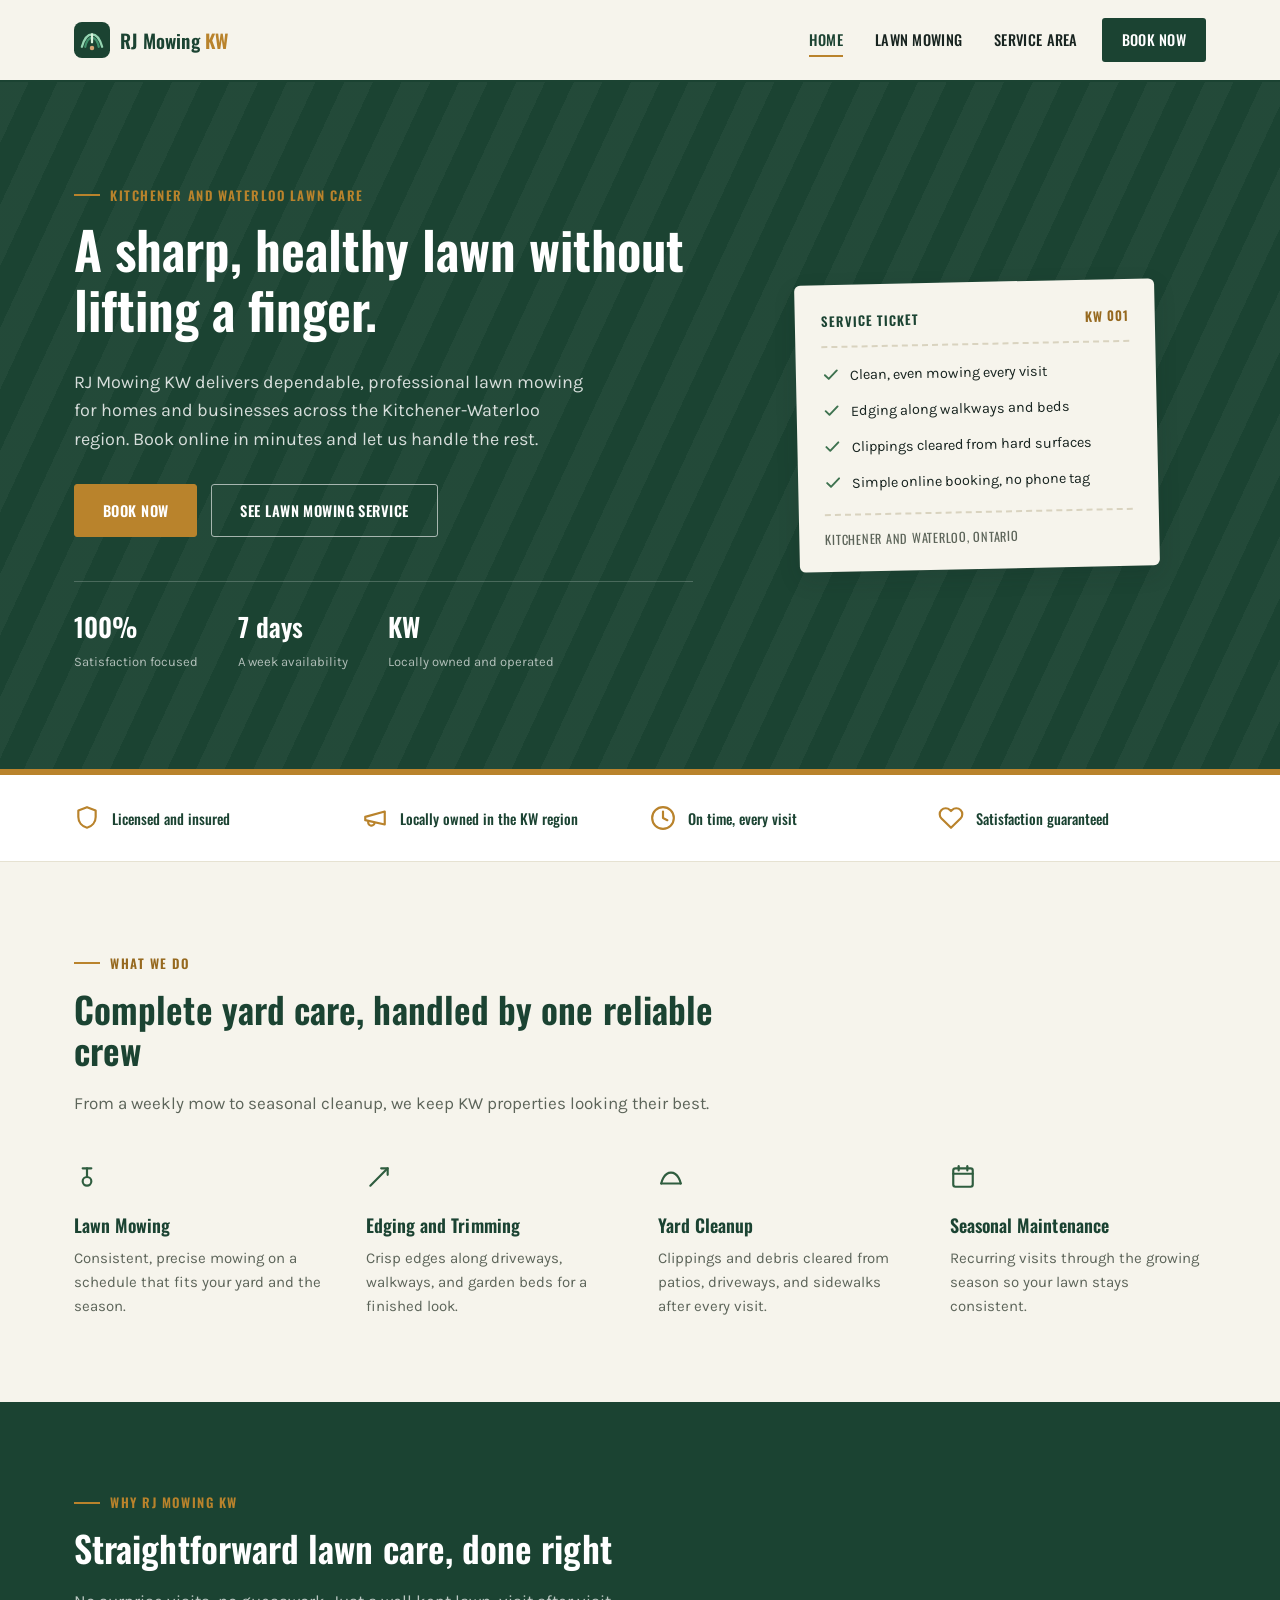
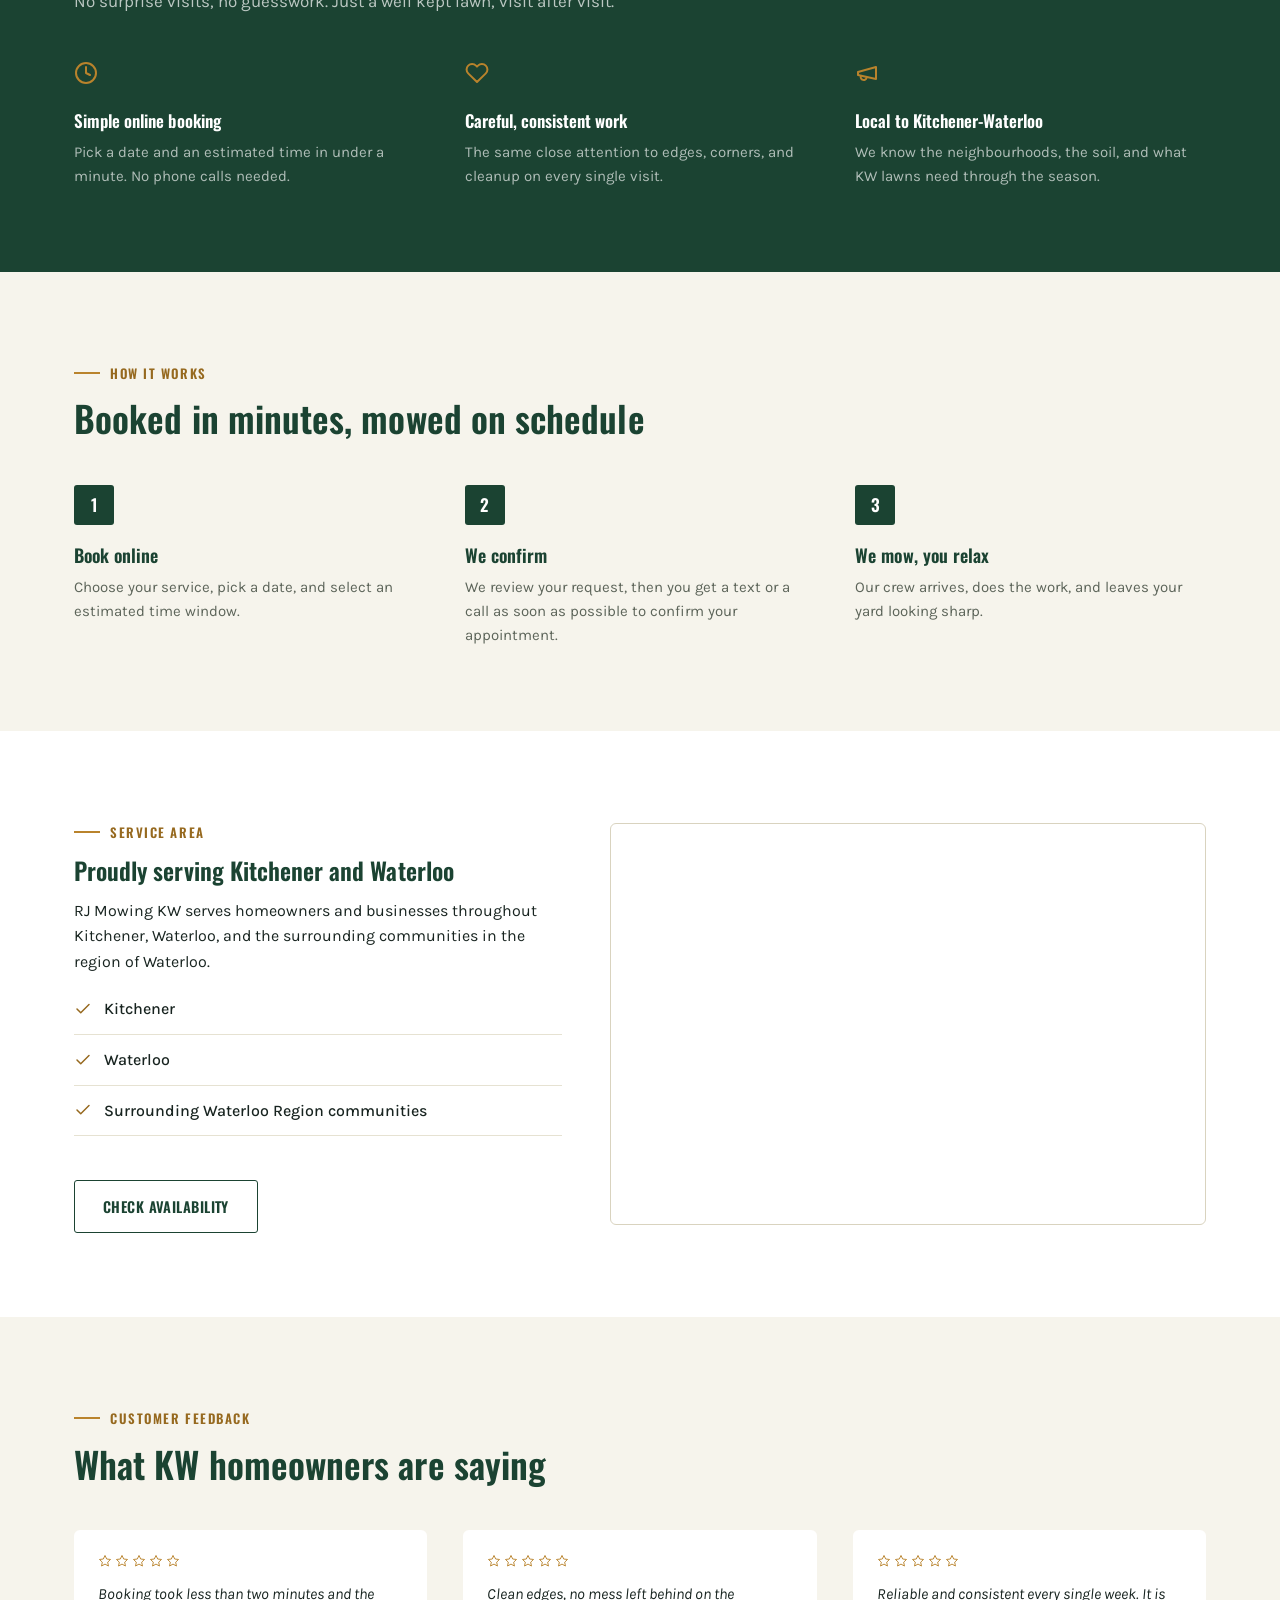
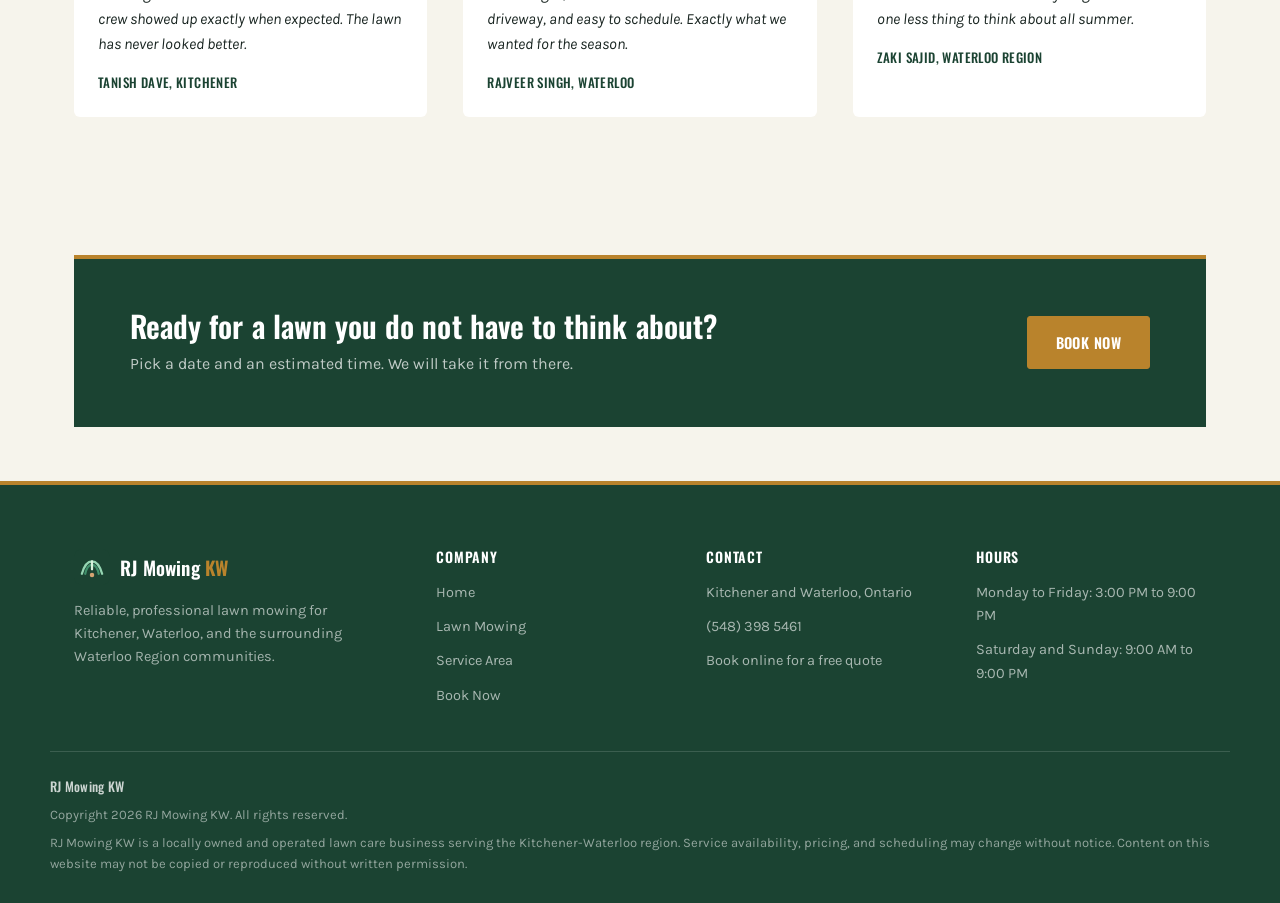
==== commit 1f8d3d90: "Add Google Search Console verification tag Add the google-site-verification meta tag to the head of " ====
--- a/index.html
+++ b/index.html
@@ -5,6 +5,7 @@
 <meta name="viewport" content="width=device-width, initial-scale=1.0">
 <title>RJ Mowing KW | Lawn Mowing in Kitchener and Waterloo</title>
 <meta name="description" content="RJ Mowing KW provides reliable, professional lawn mowing and yard care across Kitchener, Waterloo, and the surrounding region. Book online in minutes.">
+<meta name="google-site-verification" content="kVEPdbuHe8bJpF_vt13v1-6EFAukFftT8vDQSk6n644" />
 <link rel="icon" href="/favicon.ico" sizes="any">
 <link rel="icon" type="image/svg+xml" href="assets/favicon.svg">
 <link rel="icon" type="image/png" sizes="32x32" href="assets/favicon-32x32.png">
--- a/css/style.css
+++ b/css/style.css
@@ -367,20 +367,15 @@
 
 .hero-stats {
   display: flex;
-  gap: 0;
-  margin-top: 48px;
+  gap: 40px;
+  margin-top: 44px;
   flex-wrap: wrap;
+  padding-top: 24px;
   border-top: 1px solid rgba(255, 255, 255, 0.2);
 }
 
 .hero-stat {
-  padding: 18px 28px 0 0;
-  margin-right: 28px;
-  border-right: 1px solid rgba(255, 255, 255, 0.2);
-}
-
-.hero-stat:last-child {
-  border-right: none;
+  padding: 0;
 }
 
 .hero-stat strong {
@@ -500,14 +495,11 @@
 .services-grid {
   display: grid;
   grid-template-columns: repeat(4, 1fr);
-  gap: 1px;
-  background: var(--line-soft);
-  border: 1px solid var(--line-soft);
+  gap: 36px;
 }
 
 .service-card {
-  background: var(--card);
-  padding: 30px 26px;
+  padding: 0;
 }
 
 .service-icon {
@@ -545,17 +537,11 @@
 .why-grid {
   display: grid;
   grid-template-columns: repeat(3, 1fr);
-  gap: 0;
-  border-top: 1px solid rgba(255, 255, 255, 0.18);
+  gap: 40px;
 }
 
 .why-card {
-  padding: 30px 30px 30px 0;
-  border-right: 1px solid rgba(255, 255, 255, 0.18);
-}
-
-.why-card:last-child {
-  border-right: none;
+  padding: 0;
 }
 
 .why-card .service-icon {
@@ -579,17 +565,11 @@
 .steps-grid {
   display: grid;
   grid-template-columns: repeat(3, 1fr);
-  gap: 0;
-  border-top: 1px solid var(--line);
+  gap: 40px;
 }
 
 .step {
-  padding: 26px 26px 4px 0;
-  border-right: 1px solid var(--line);
-}
-
-.step:last-child {
-  border-right: none;
+  padding: 0;
 }
 
 .step-number {
@@ -673,17 +653,13 @@
 .testimonial-grid {
   display: grid;
   grid-template-columns: repeat(3, 1fr);
-  gap: 0;
-  border-top: 1px solid var(--line);
+  gap: 36px;
 }
 
 .testimonial-card {
-  padding: 28px 28px 28px 0;
-  border-right: 1px solid var(--line);
-}
-
-.testimonial-card:last-child {
-  border-right: none;
+  padding: 24px;
+  background: var(--card);
+  border-radius: var(--radius);
 }
 
 .stars {
@@ -831,19 +807,19 @@
 .tier-grid {
   display: grid;
   grid-template-columns: repeat(3, 1fr);
-  gap: 0;
-  border-top: 1px solid rgba(255, 255, 255, 0.18);
+  gap: 24px;
 }
 
 .tier-card {
-  padding: 32px 28px 28px 0;
-  border-right: 1px solid rgba(255, 255, 255, 0.18);
+  padding: 28px 26px;
+  border: 1px solid rgba(255, 255, 255, 0.18);
+  border-radius: var(--radius);
   display: flex;
   flex-direction: column;
 }
 
-.tier-card:last-child {
-  border-right: none;
+.tier-card.featured {
+  border-color: var(--gold);
 }
 
 .tier-card h3,
@@ -1277,24 +1253,7 @@
   .testimonial-grid,
   .tier-grid {
     grid-template-columns: repeat(2, 1fr);
-  }
-
-  .why-card,
-  .testimonial-card,
-  .step {
-    border-right: none;
-    border-bottom: 1px solid var(--line-soft);
-  }
-
-  .why-card,
-  .tier-card {
-    border-right: none;
-    border-bottom: 1px solid rgba(255, 255, 255, 0.18);
-  }
-
-  .testimonial-card,
-  .step {
-    border-bottom: 1px solid var(--line);
+    gap: 32px;
   }
 
   .trust-grid {
@@ -1369,6 +1328,7 @@
   .trust-grid,
   .form-grid {
     grid-template-columns: 1fr;
+    gap: 28px;
   }
 
   .footer-grid {
@@ -1384,12 +1344,6 @@
     flex-direction: column;
     gap: 14px;
   }
-
-  .hero-stat {
-    border-right: none;
-    padding-right: 0;
-    margin-right: 0;
-  }
 }
 
 @media (max-width: 480px) {
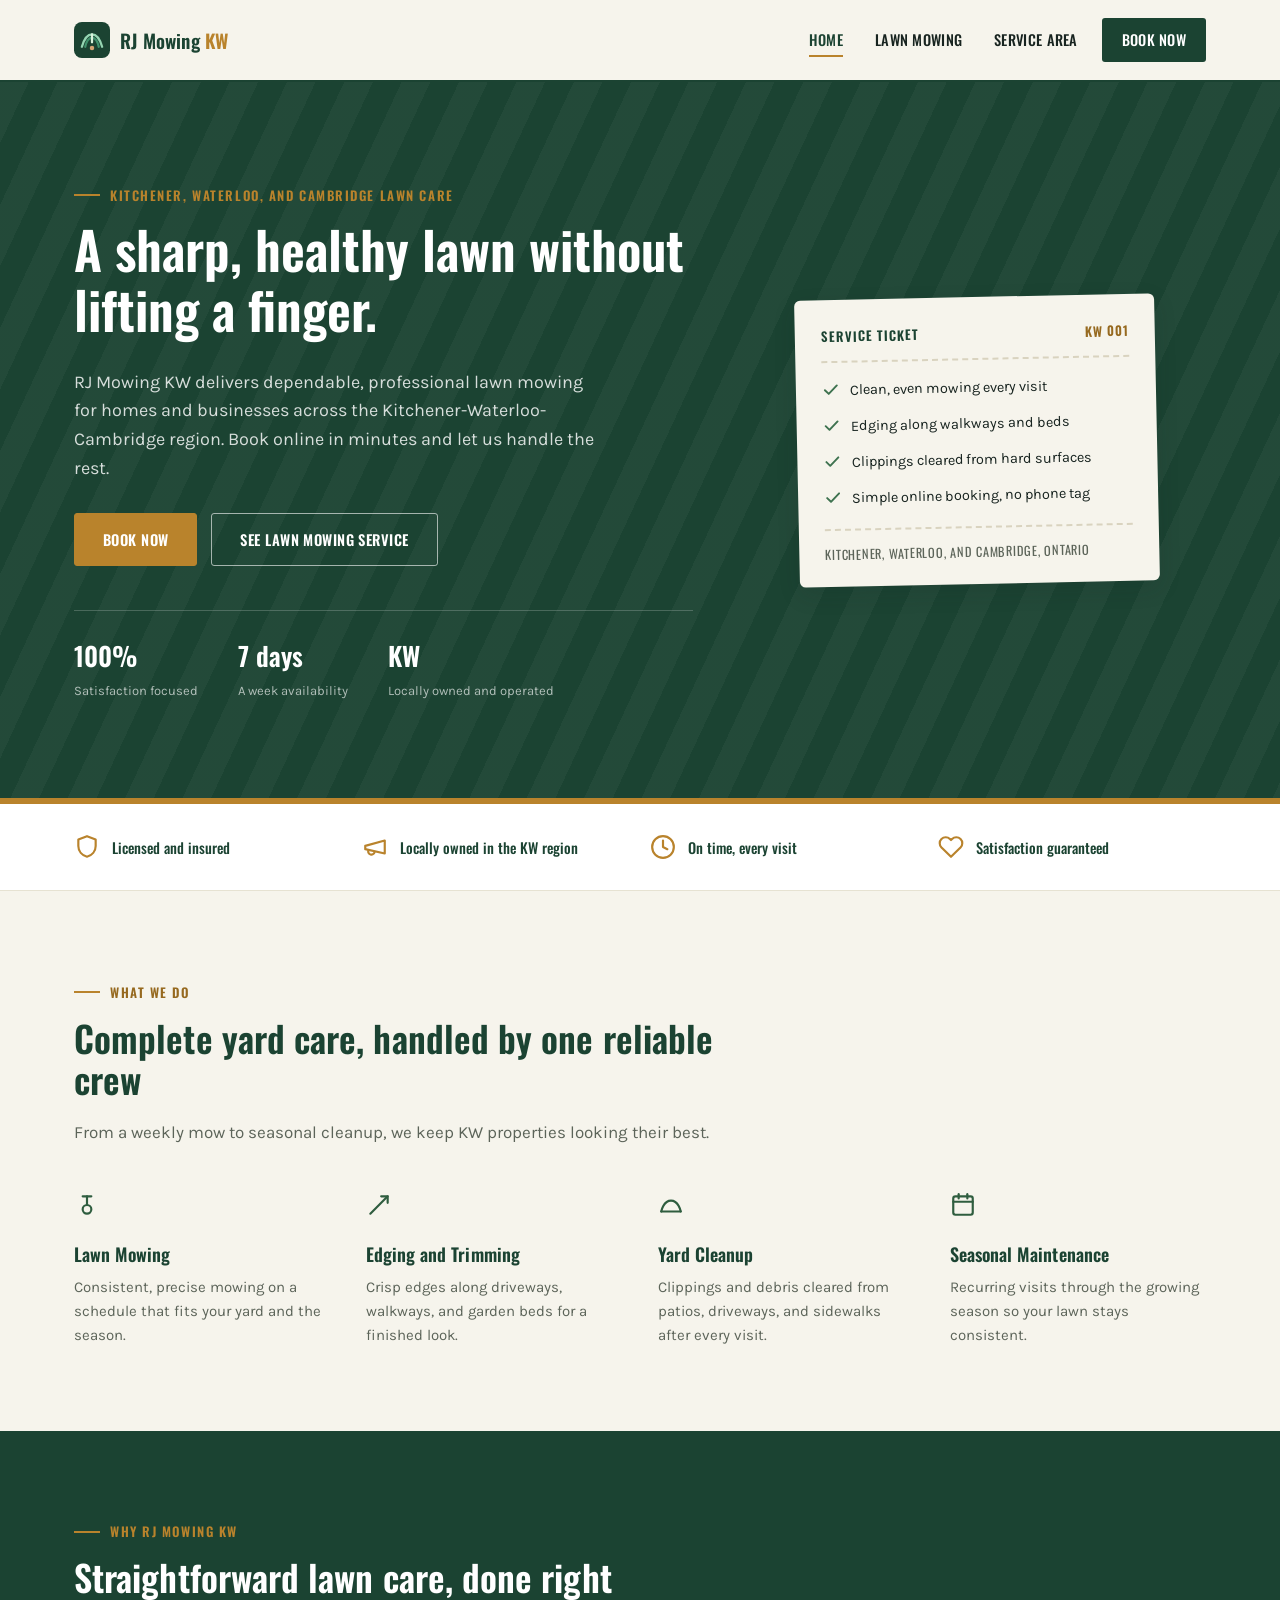
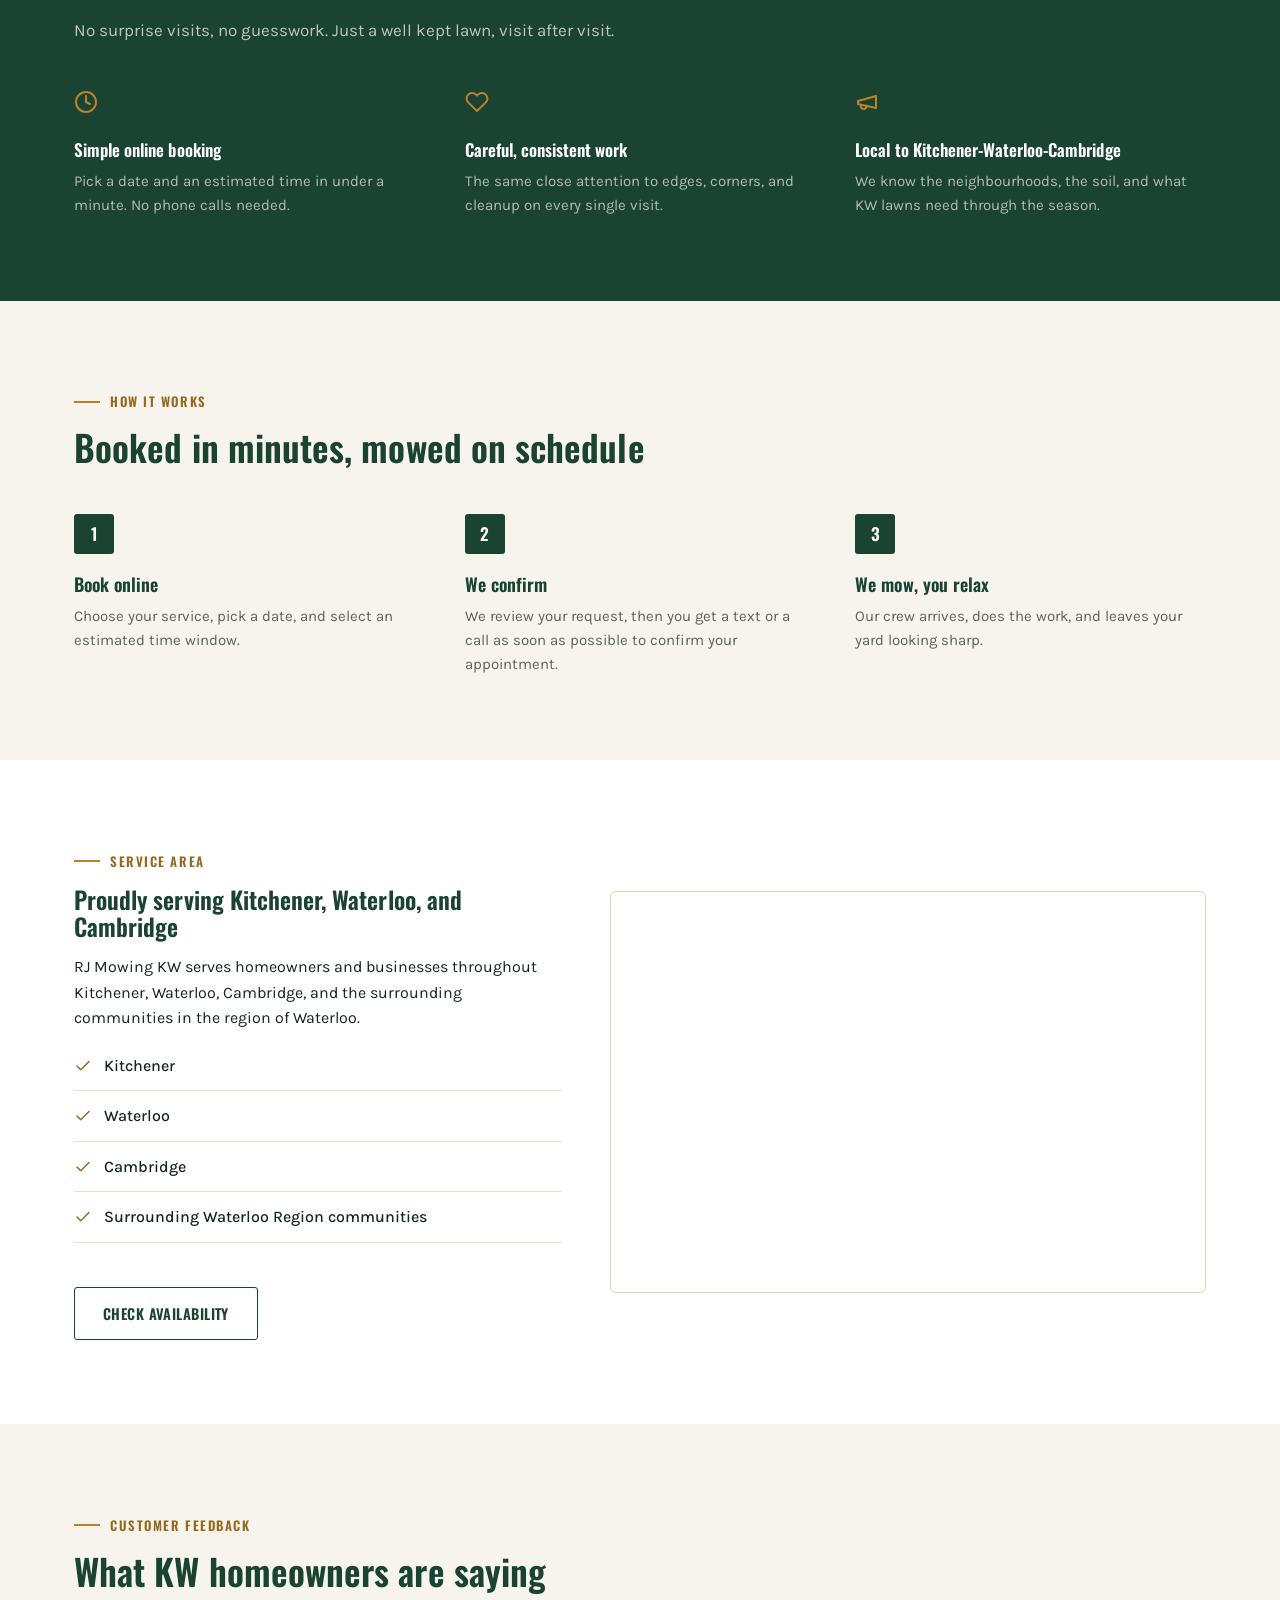
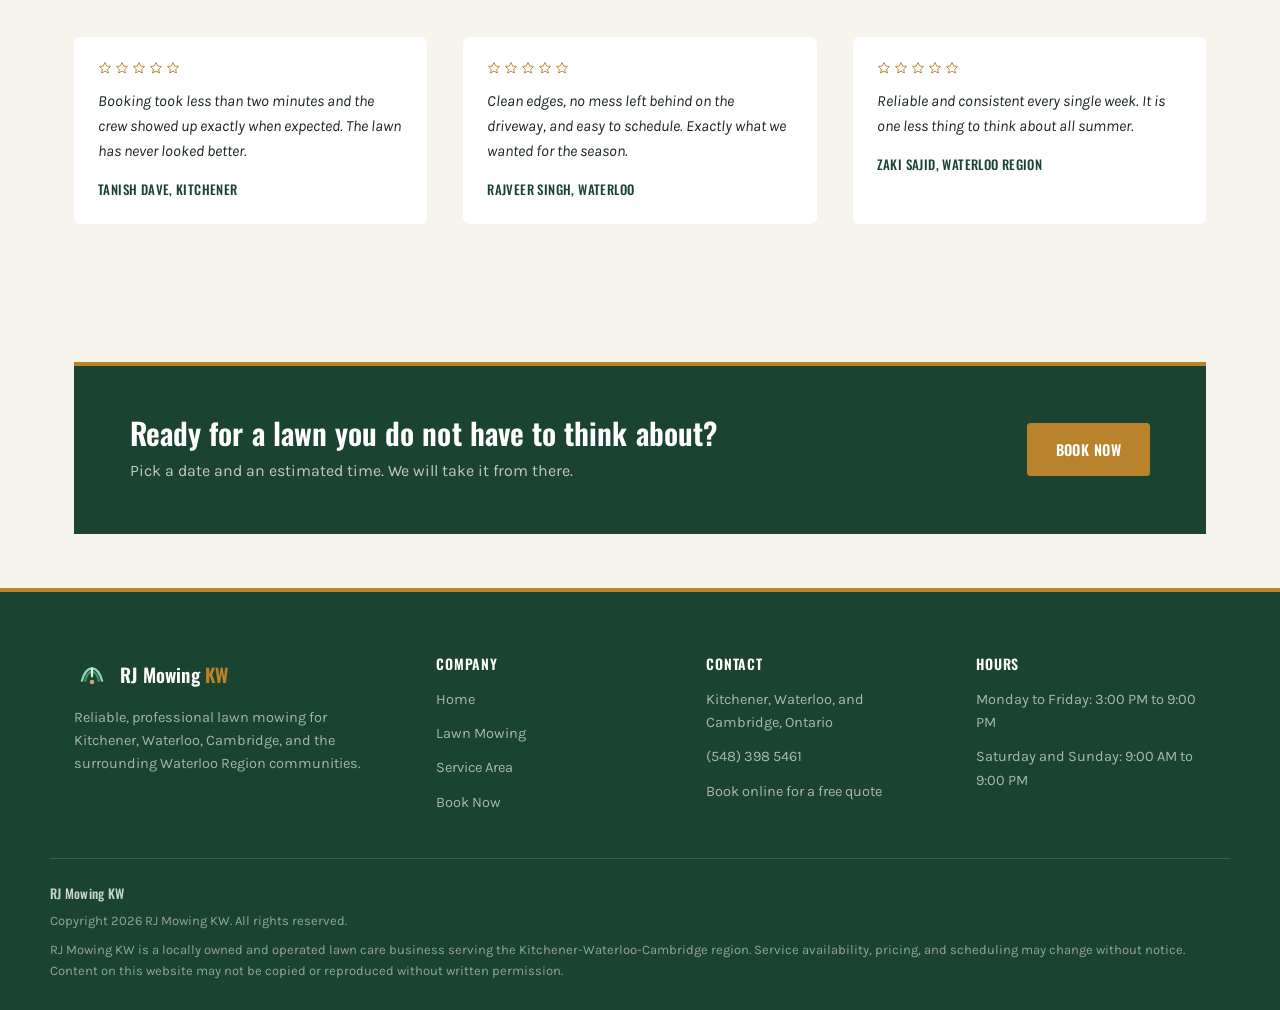
==== commit d42ef7b0: "Add Cambridge to service area across site RJ Mowing KW now lists Cambridge alongside Kitchener and W" ====
--- a/index.html
+++ b/index.html
@@ -3,8 +3,8 @@
 <head>
 <meta charset="UTF-8">
 <meta name="viewport" content="width=device-width, initial-scale=1.0">
-<title>RJ Mowing KW | Lawn Mowing in Kitchener and Waterloo</title>
-<meta name="description" content="RJ Mowing KW provides reliable, professional lawn mowing and yard care across Kitchener, Waterloo, and the surrounding region. Book online in minutes.">
+<title>RJ Mowing KW | Lawn Mowing in Kitchener, Waterloo, and Cambridge</title>
+<meta name="description" content="RJ Mowing KW provides reliable, professional lawn mowing and yard care across Kitchener, Waterloo, Cambridge, and the surrounding region. Book online in minutes.">
 <meta name="google-site-verification" content="kVEPdbuHe8bJpF_vt13v1-6EFAukFftT8vDQSk6n644" />
 <link rel="icon" href="/favicon.ico" sizes="any">
 <link rel="icon" type="image/svg+xml" href="assets/favicon.svg">
@@ -41,9 +41,9 @@
 <section class="hero">
   <div class="container hero-inner">
     <div class="hero-content">
-      <span class="eyebrow">Kitchener and Waterloo Lawn Care</span>
+      <span class="eyebrow">Kitchener, Waterloo, and Cambridge Lawn Care</span>
       <h1>A sharp, healthy lawn without lifting a finger.</h1>
-      <p class="hero-sub">RJ Mowing KW delivers dependable, professional lawn mowing for homes and businesses across the Kitchener-Waterloo region. Book online in minutes and let us handle the rest.</p>
+      <p class="hero-sub">RJ Mowing KW delivers dependable, professional lawn mowing for homes and businesses across the Kitchener-Waterloo-Cambridge region. Book online in minutes and let us handle the rest.</p>
       <div class="hero-actions">
         <a href="book-now.html" class="btn btn-primary">Book Now</a>
         <a href="lawn-mowing.html" class="btn btn-outline">See Lawn Mowing Service</a>
@@ -87,7 +87,7 @@
             Simple online booking, no phone tag
           </li>
         </ul>
-        <div class="hero-ticket-foot">Kitchener and Waterloo, Ontario</div>
+        <div class="hero-ticket-foot">Kitchener, Waterloo, and Cambridge, Ontario</div>
       </div>
     </div>
   </div>
@@ -180,7 +180,7 @@
         <div class="service-icon">
           <svg width="24" height="24" viewBox="0 0 24 24" fill="none" stroke="currentColor" stroke-width="2" stroke-linecap="round" stroke-linejoin="round"><path d="M3 11l18-5v12L3 14v-3z"></path><path d="M11.6 16.8a3 3 0 1 1-5.8-1.6"></path></svg>
         </div>
-        <h3>Local to Kitchener-Waterloo</h3>
+        <h3>Local to Kitchener-Waterloo-Cambridge</h3>
         <p>We know the neighbourhoods, the soil, and what KW lawns need through the season.</p>
       </div>
     </div>
@@ -217,8 +217,8 @@
   <div class="container area-inner">
     <div class="reveal">
       <span class="eyebrow">Service Area</span>
-      <h2>Proudly serving Kitchener and Waterloo</h2>
-      <p>RJ Mowing KW serves homeowners and businesses throughout Kitchener, Waterloo, and the surrounding communities in the region of Waterloo.</p>
+      <h2>Proudly serving Kitchener, Waterloo, and Cambridge</h2>
+      <p>RJ Mowing KW serves homeowners and businesses throughout Kitchener, Waterloo, Cambridge, and the surrounding communities in the region of Waterloo.</p>
       <ul class="area-list">
         <li>
           <svg width="18" height="18" viewBox="0 0 24 24" fill="none" stroke="currentColor" stroke-width="2" stroke-linecap="round" stroke-linejoin="round"><polyline points="20 6 9 17 4 12"></polyline></svg>
@@ -230,6 +230,10 @@
         </li>
         <li>
           <svg width="18" height="18" viewBox="0 0 24 24" fill="none" stroke="currentColor" stroke-width="2" stroke-linecap="round" stroke-linejoin="round"><polyline points="20 6 9 17 4 12"></polyline></svg>
+          Cambridge
+        </li>
+        <li>
+          <svg width="18" height="18" viewBox="0 0 24 24" fill="none" stroke="currentColor" stroke-width="2" stroke-linecap="round" stroke-linejoin="round"><polyline points="20 6 9 17 4 12"></polyline></svg>
           Surrounding Waterloo Region communities
         </li>
       </ul>
@@ -237,8 +241,8 @@
     </div>
     <div class="map-frame reveal">
       <iframe
-        src="https://maps.google.com/maps?q=Kitchener-Waterloo%2C%20Ontario&t=&z=11&ie=UTF8&iwloc=&output=embed"
-        title="RJ Mowing KW service area covering Kitchener and Waterloo"
+        src="https://maps.google.com/maps?q=Kitchener-Waterloo-Cambridge%2C%20Ontario&t=&z=11&ie=UTF8&iwloc=&output=embed"
+        title="RJ Mowing KW service area covering Kitchener, Waterloo, and Cambridge"
         loading="lazy"
         referrerpolicy="no-referrer-when-downgrade">
       </iframe>
@@ -311,7 +315,7 @@
         <img src="assets/favicon.svg" alt="" class="brand-icon">
         <span>RJ Mowing <span class="brand-accent">KW</span></span>
       </a>
-      <p>Reliable, professional lawn mowing for Kitchener, Waterloo, and the surrounding Waterloo Region communities.</p>
+      <p>Reliable, professional lawn mowing for Kitchener, Waterloo, Cambridge, and the surrounding Waterloo Region communities.</p>
     </div>
     <div class="footer-col">
       <h4>Company</h4>
@@ -325,7 +329,7 @@
     <div class="footer-col">
       <h4>Contact</h4>
       <ul>
-        <li>Kitchener and Waterloo, Ontario</li>
+        <li>Kitchener, Waterloo, and Cambridge, Ontario</li>
         <li><a href="tel:+15483985461">(548) 398 5461</a></li>
         <li><a href="book-now.html">Book online for a free quote</a></li>
       </ul>
@@ -341,7 +345,7 @@
   <div class="footer-bottom container">
     <p class="footer-legal-name">RJ Mowing KW</p>
     <p>Copyright <span id="year"></span> RJ Mowing KW. All rights reserved.</p>
-    <p>RJ Mowing KW is a locally owned and operated lawn care business serving the Kitchener-Waterloo region. Service availability, pricing, and scheduling may change without notice. Content on this website may not be copied or reproduced without written permission.</p>
+    <p>RJ Mowing KW is a locally owned and operated lawn care business serving the Kitchener-Waterloo-Cambridge region. Service availability, pricing, and scheduling may change without notice. Content on this website may not be copied or reproduced without written permission.</p>
   </div>
 </footer>
 
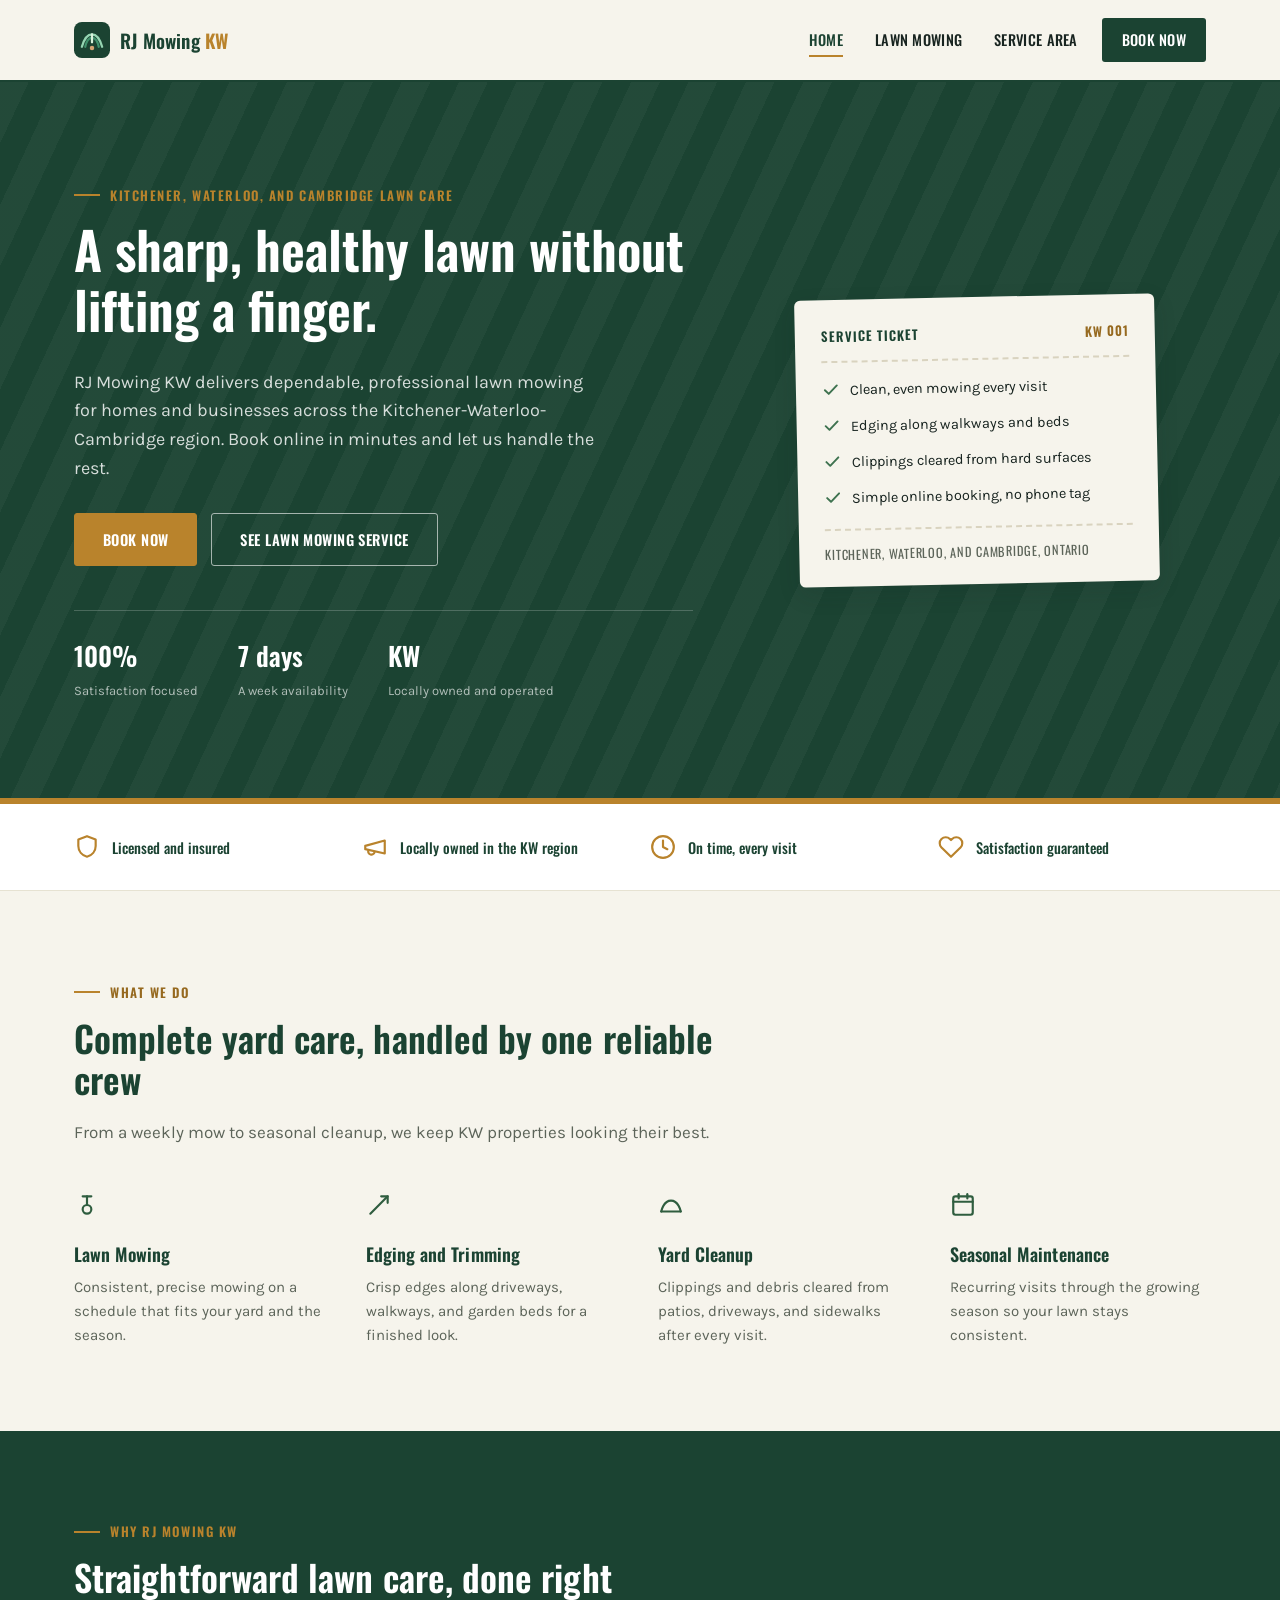
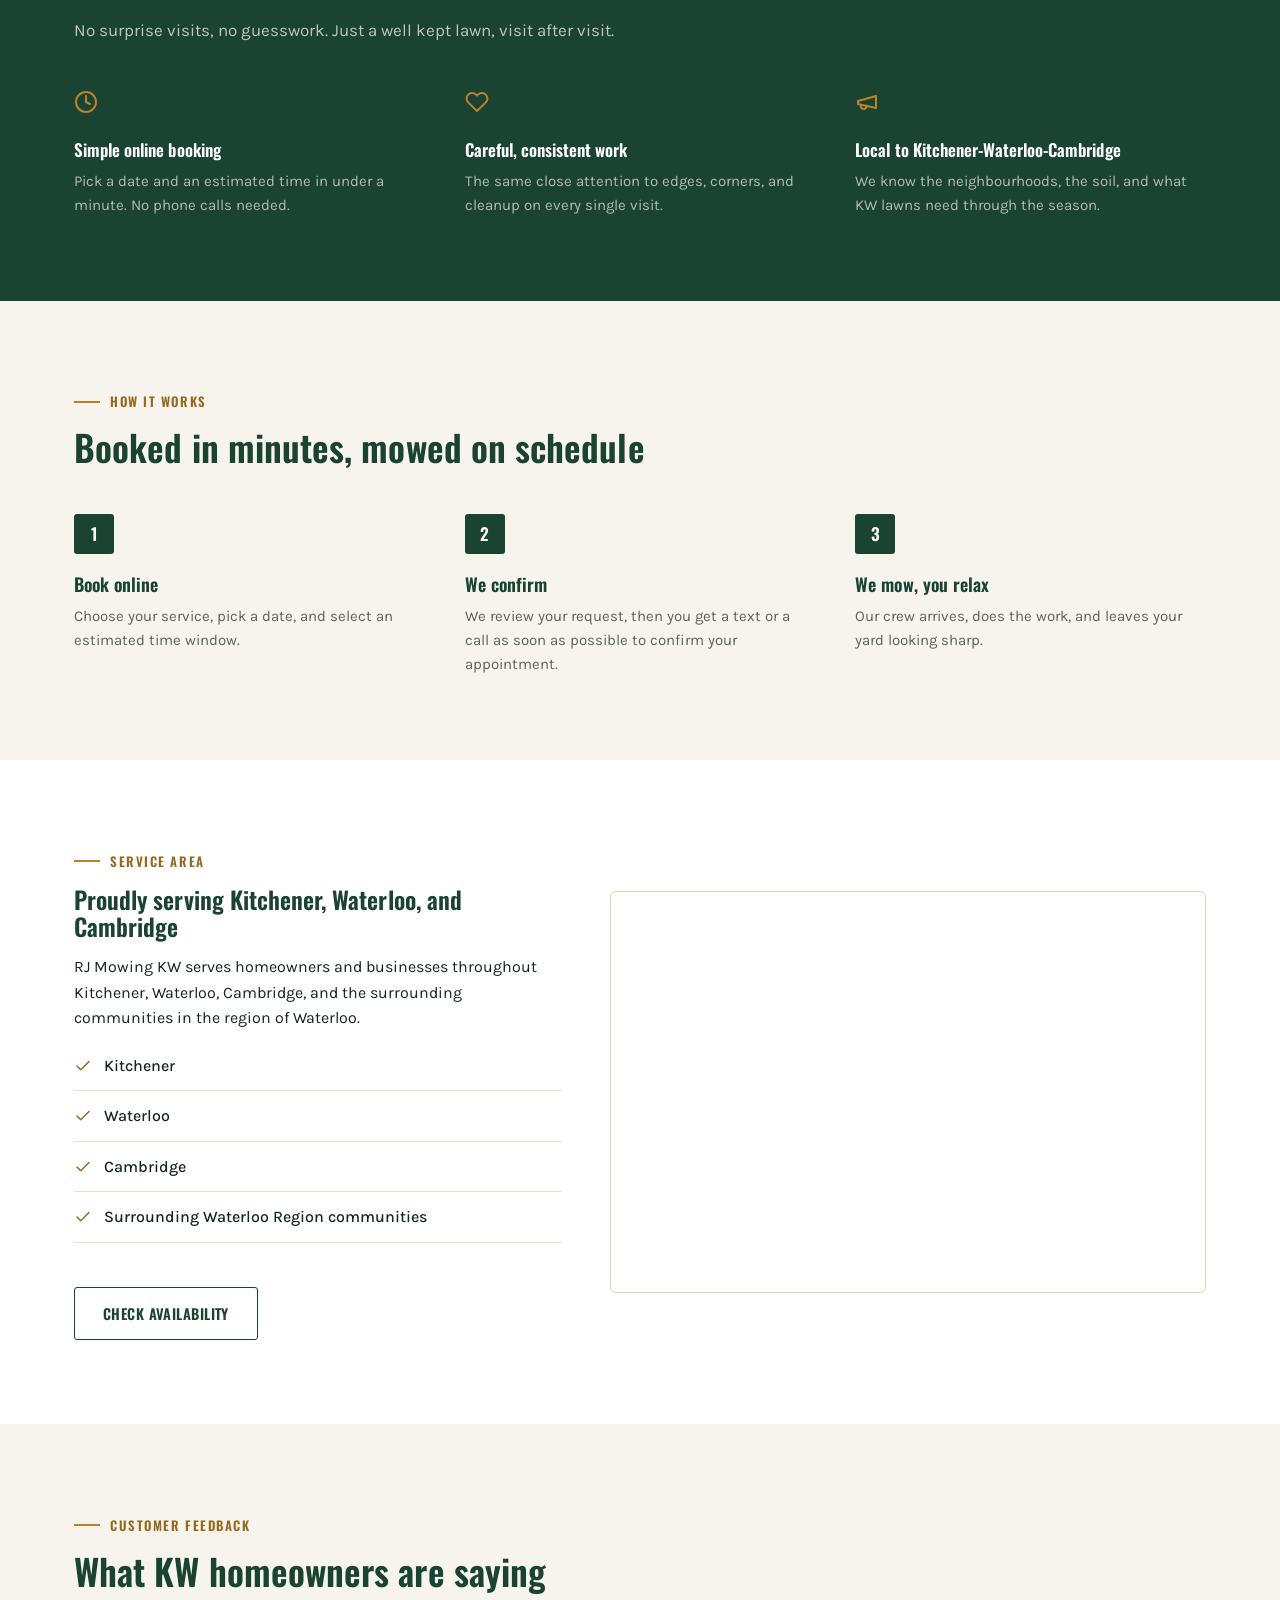
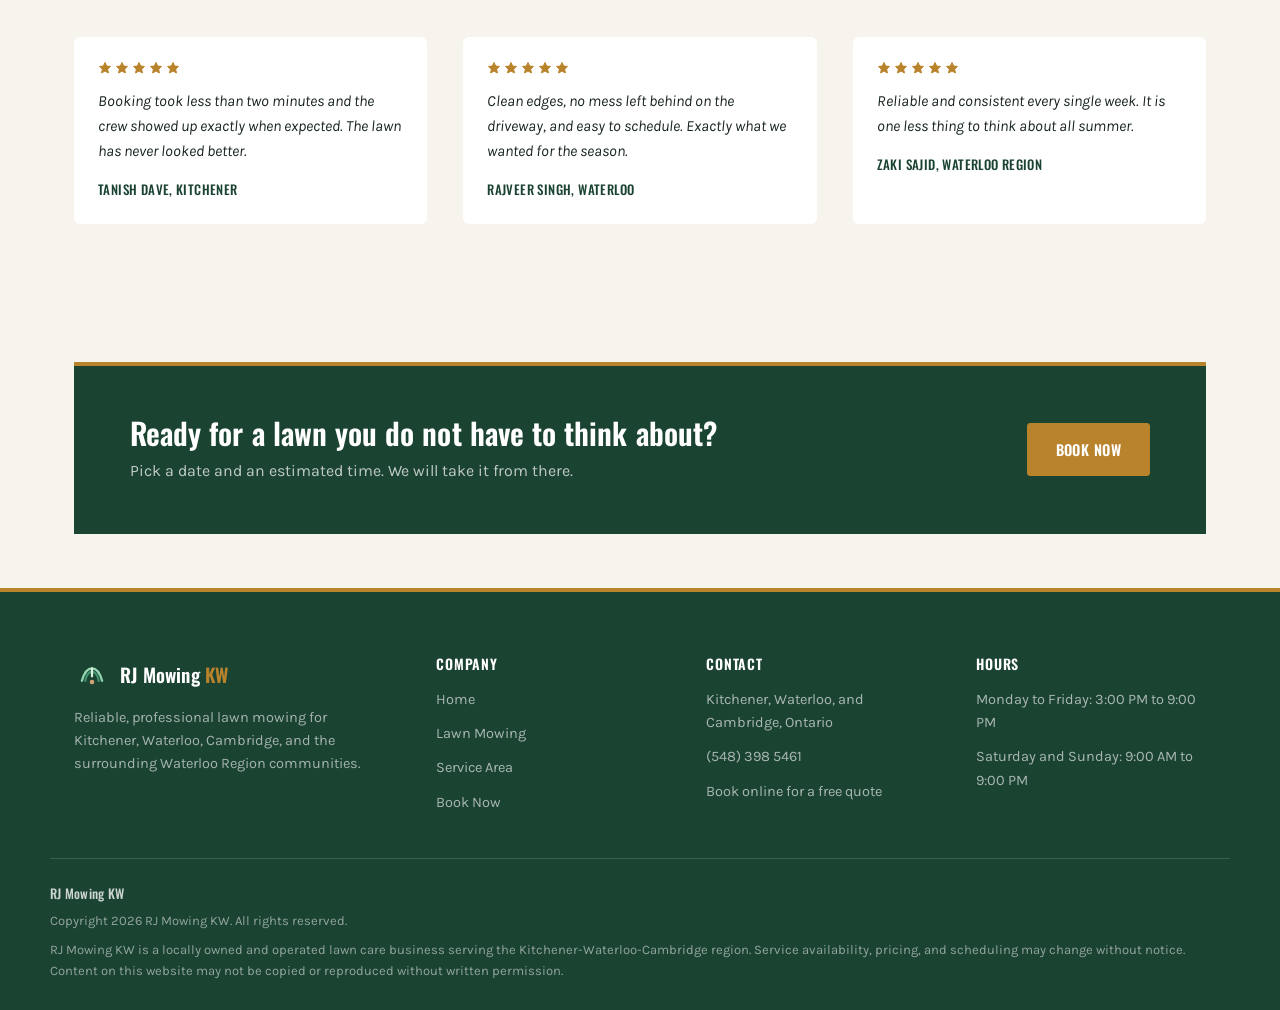
==== commit 84e364ca: "Fill testimonial star icons with gold color The star icons were outline-only; now filled solid gold " ====
--- a/index.html
+++ b/index.html
@@ -259,33 +259,33 @@
     <div class="testimonial-grid">
       <div class="testimonial-card reveal">
         <div class="stars">
-          <svg width="14" height="14" viewBox="0 0 24 24" fill="none" stroke="currentColor" stroke-width="1.6" stroke-linejoin="round"><path d="M12 2.5l2.9 6.1 6.6.8-4.9 4.6 1.3 6.6-5.9-3.3-5.9 3.3 1.3-6.6-4.9-4.6 6.6-.8z"></path></svg>
-          <svg width="14" height="14" viewBox="0 0 24 24" fill="none" stroke="currentColor" stroke-width="1.6" stroke-linejoin="round"><path d="M12 2.5l2.9 6.1 6.6.8-4.9 4.6 1.3 6.6-5.9-3.3-5.9 3.3 1.3-6.6-4.9-4.6 6.6-.8z"></path></svg>
-          <svg width="14" height="14" viewBox="0 0 24 24" fill="none" stroke="currentColor" stroke-width="1.6" stroke-linejoin="round"><path d="M12 2.5l2.9 6.1 6.6.8-4.9 4.6 1.3 6.6-5.9-3.3-5.9 3.3 1.3-6.6-4.9-4.6 6.6-.8z"></path></svg>
-          <svg width="14" height="14" viewBox="0 0 24 24" fill="none" stroke="currentColor" stroke-width="1.6" stroke-linejoin="round"><path d="M12 2.5l2.9 6.1 6.6.8-4.9 4.6 1.3 6.6-5.9-3.3-5.9 3.3 1.3-6.6-4.9-4.6 6.6-.8z"></path></svg>
-          <svg width="14" height="14" viewBox="0 0 24 24" fill="none" stroke="currentColor" stroke-width="1.6" stroke-linejoin="round"><path d="M12 2.5l2.9 6.1 6.6.8-4.9 4.6 1.3 6.6-5.9-3.3-5.9 3.3 1.3-6.6-4.9-4.6 6.6-.8z"></path></svg>
+          <svg width="14" height="14" viewBox="0 0 24 24" fill="currentColor" stroke="currentColor" stroke-width="1.6" stroke-linejoin="round"><path d="M12 2.5l2.9 6.1 6.6.8-4.9 4.6 1.3 6.6-5.9-3.3-5.9 3.3 1.3-6.6-4.9-4.6 6.6-.8z"></path></svg>
+          <svg width="14" height="14" viewBox="0 0 24 24" fill="currentColor" stroke="currentColor" stroke-width="1.6" stroke-linejoin="round"><path d="M12 2.5l2.9 6.1 6.6.8-4.9 4.6 1.3 6.6-5.9-3.3-5.9 3.3 1.3-6.6-4.9-4.6 6.6-.8z"></path></svg>
+          <svg width="14" height="14" viewBox="0 0 24 24" fill="currentColor" stroke="currentColor" stroke-width="1.6" stroke-linejoin="round"><path d="M12 2.5l2.9 6.1 6.6.8-4.9 4.6 1.3 6.6-5.9-3.3-5.9 3.3 1.3-6.6-4.9-4.6 6.6-.8z"></path></svg>
+          <svg width="14" height="14" viewBox="0 0 24 24" fill="currentColor" stroke="currentColor" stroke-width="1.6" stroke-linejoin="round"><path d="M12 2.5l2.9 6.1 6.6.8-4.9 4.6 1.3 6.6-5.9-3.3-5.9 3.3 1.3-6.6-4.9-4.6 6.6-.8z"></path></svg>
+          <svg width="14" height="14" viewBox="0 0 24 24" fill="currentColor" stroke="currentColor" stroke-width="1.6" stroke-linejoin="round"><path d="M12 2.5l2.9 6.1 6.6.8-4.9 4.6 1.3 6.6-5.9-3.3-5.9 3.3 1.3-6.6-4.9-4.6 6.6-.8z"></path></svg>
         </div>
         <p>Booking took less than two minutes and the crew showed up exactly when expected. The lawn has never looked better.</p>
         <div class="testimonial-name">Tanish Dave, Kitchener</div>
       </div>
       <div class="testimonial-card reveal">
         <div class="stars">
-          <svg width="14" height="14" viewBox="0 0 24 24" fill="none" stroke="currentColor" stroke-width="1.6" stroke-linejoin="round"><path d="M12 2.5l2.9 6.1 6.6.8-4.9 4.6 1.3 6.6-5.9-3.3-5.9 3.3 1.3-6.6-4.9-4.6 6.6-.8z"></path></svg>
-          <svg width="14" height="14" viewBox="0 0 24 24" fill="none" stroke="currentColor" stroke-width="1.6" stroke-linejoin="round"><path d="M12 2.5l2.9 6.1 6.6.8-4.9 4.6 1.3 6.6-5.9-3.3-5.9 3.3 1.3-6.6-4.9-4.6 6.6-.8z"></path></svg>
-          <svg width="14" height="14" viewBox="0 0 24 24" fill="none" stroke="currentColor" stroke-width="1.6" stroke-linejoin="round"><path d="M12 2.5l2.9 6.1 6.6.8-4.9 4.6 1.3 6.6-5.9-3.3-5.9 3.3 1.3-6.6-4.9-4.6 6.6-.8z"></path></svg>
-          <svg width="14" height="14" viewBox="0 0 24 24" fill="none" stroke="currentColor" stroke-width="1.6" stroke-linejoin="round"><path d="M12 2.5l2.9 6.1 6.6.8-4.9 4.6 1.3 6.6-5.9-3.3-5.9 3.3 1.3-6.6-4.9-4.6 6.6-.8z"></path></svg>
-          <svg width="14" height="14" viewBox="0 0 24 24" fill="none" stroke="currentColor" stroke-width="1.6" stroke-linejoin="round"><path d="M12 2.5l2.9 6.1 6.6.8-4.9 4.6 1.3 6.6-5.9-3.3-5.9 3.3 1.3-6.6-4.9-4.6 6.6-.8z"></path></svg>
+          <svg width="14" height="14" viewBox="0 0 24 24" fill="currentColor" stroke="currentColor" stroke-width="1.6" stroke-linejoin="round"><path d="M12 2.5l2.9 6.1 6.6.8-4.9 4.6 1.3 6.6-5.9-3.3-5.9 3.3 1.3-6.6-4.9-4.6 6.6-.8z"></path></svg>
+          <svg width="14" height="14" viewBox="0 0 24 24" fill="currentColor" stroke="currentColor" stroke-width="1.6" stroke-linejoin="round"><path d="M12 2.5l2.9 6.1 6.6.8-4.9 4.6 1.3 6.6-5.9-3.3-5.9 3.3 1.3-6.6-4.9-4.6 6.6-.8z"></path></svg>
+          <svg width="14" height="14" viewBox="0 0 24 24" fill="currentColor" stroke="currentColor" stroke-width="1.6" stroke-linejoin="round"><path d="M12 2.5l2.9 6.1 6.6.8-4.9 4.6 1.3 6.6-5.9-3.3-5.9 3.3 1.3-6.6-4.9-4.6 6.6-.8z"></path></svg>
+          <svg width="14" height="14" viewBox="0 0 24 24" fill="currentColor" stroke="currentColor" stroke-width="1.6" stroke-linejoin="round"><path d="M12 2.5l2.9 6.1 6.6.8-4.9 4.6 1.3 6.6-5.9-3.3-5.9 3.3 1.3-6.6-4.9-4.6 6.6-.8z"></path></svg>
+          <svg width="14" height="14" viewBox="0 0 24 24" fill="currentColor" stroke="currentColor" stroke-width="1.6" stroke-linejoin="round"><path d="M12 2.5l2.9 6.1 6.6.8-4.9 4.6 1.3 6.6-5.9-3.3-5.9 3.3 1.3-6.6-4.9-4.6 6.6-.8z"></path></svg>
         </div>
         <p>Clean edges, no mess left behind on the driveway, and easy to schedule. Exactly what we wanted for the season.</p>
         <div class="testimonial-name">Rajveer Singh, Waterloo</div>
       </div>
       <div class="testimonial-card reveal">
         <div class="stars">
-          <svg width="14" height="14" viewBox="0 0 24 24" fill="none" stroke="currentColor" stroke-width="1.6" stroke-linejoin="round"><path d="M12 2.5l2.9 6.1 6.6.8-4.9 4.6 1.3 6.6-5.9-3.3-5.9 3.3 1.3-6.6-4.9-4.6 6.6-.8z"></path></svg>
-          <svg width="14" height="14" viewBox="0 0 24 24" fill="none" stroke="currentColor" stroke-width="1.6" stroke-linejoin="round"><path d="M12 2.5l2.9 6.1 6.6.8-4.9 4.6 1.3 6.6-5.9-3.3-5.9 3.3 1.3-6.6-4.9-4.6 6.6-.8z"></path></svg>
-          <svg width="14" height="14" viewBox="0 0 24 24" fill="none" stroke="currentColor" stroke-width="1.6" stroke-linejoin="round"><path d="M12 2.5l2.9 6.1 6.6.8-4.9 4.6 1.3 6.6-5.9-3.3-5.9 3.3 1.3-6.6-4.9-4.6 6.6-.8z"></path></svg>
-          <svg width="14" height="14" viewBox="0 0 24 24" fill="none" stroke="currentColor" stroke-width="1.6" stroke-linejoin="round"><path d="M12 2.5l2.9 6.1 6.6.8-4.9 4.6 1.3 6.6-5.9-3.3-5.9 3.3 1.3-6.6-4.9-4.6 6.6-.8z"></path></svg>
-          <svg width="14" height="14" viewBox="0 0 24 24" fill="none" stroke="currentColor" stroke-width="1.6" stroke-linejoin="round"><path d="M12 2.5l2.9 6.1 6.6.8-4.9 4.6 1.3 6.6-5.9-3.3-5.9 3.3 1.3-6.6-4.9-4.6 6.6-.8z"></path></svg>
+          <svg width="14" height="14" viewBox="0 0 24 24" fill="currentColor" stroke="currentColor" stroke-width="1.6" stroke-linejoin="round"><path d="M12 2.5l2.9 6.1 6.6.8-4.9 4.6 1.3 6.6-5.9-3.3-5.9 3.3 1.3-6.6-4.9-4.6 6.6-.8z"></path></svg>
+          <svg width="14" height="14" viewBox="0 0 24 24" fill="currentColor" stroke="currentColor" stroke-width="1.6" stroke-linejoin="round"><path d="M12 2.5l2.9 6.1 6.6.8-4.9 4.6 1.3 6.6-5.9-3.3-5.9 3.3 1.3-6.6-4.9-4.6 6.6-.8z"></path></svg>
+          <svg width="14" height="14" viewBox="0 0 24 24" fill="currentColor" stroke="currentColor" stroke-width="1.6" stroke-linejoin="round"><path d="M12 2.5l2.9 6.1 6.6.8-4.9 4.6 1.3 6.6-5.9-3.3-5.9 3.3 1.3-6.6-4.9-4.6 6.6-.8z"></path></svg>
+          <svg width="14" height="14" viewBox="0 0 24 24" fill="currentColor" stroke="currentColor" stroke-width="1.6" stroke-linejoin="round"><path d="M12 2.5l2.9 6.1 6.6.8-4.9 4.6 1.3 6.6-5.9-3.3-5.9 3.3 1.3-6.6-4.9-4.6 6.6-.8z"></path></svg>
+          <svg width="14" height="14" viewBox="0 0 24 24" fill="currentColor" stroke="currentColor" stroke-width="1.6" stroke-linejoin="round"><path d="M12 2.5l2.9 6.1 6.6.8-4.9 4.6 1.3 6.6-5.9-3.3-5.9 3.3 1.3-6.6-4.9-4.6 6.6-.8z"></path></svg>
         </div>
         <p>Reliable and consistent every single week. It is one less thing to think about all summer.</p>
         <div class="testimonial-name">Zaki Sajid, Waterloo Region</div>
